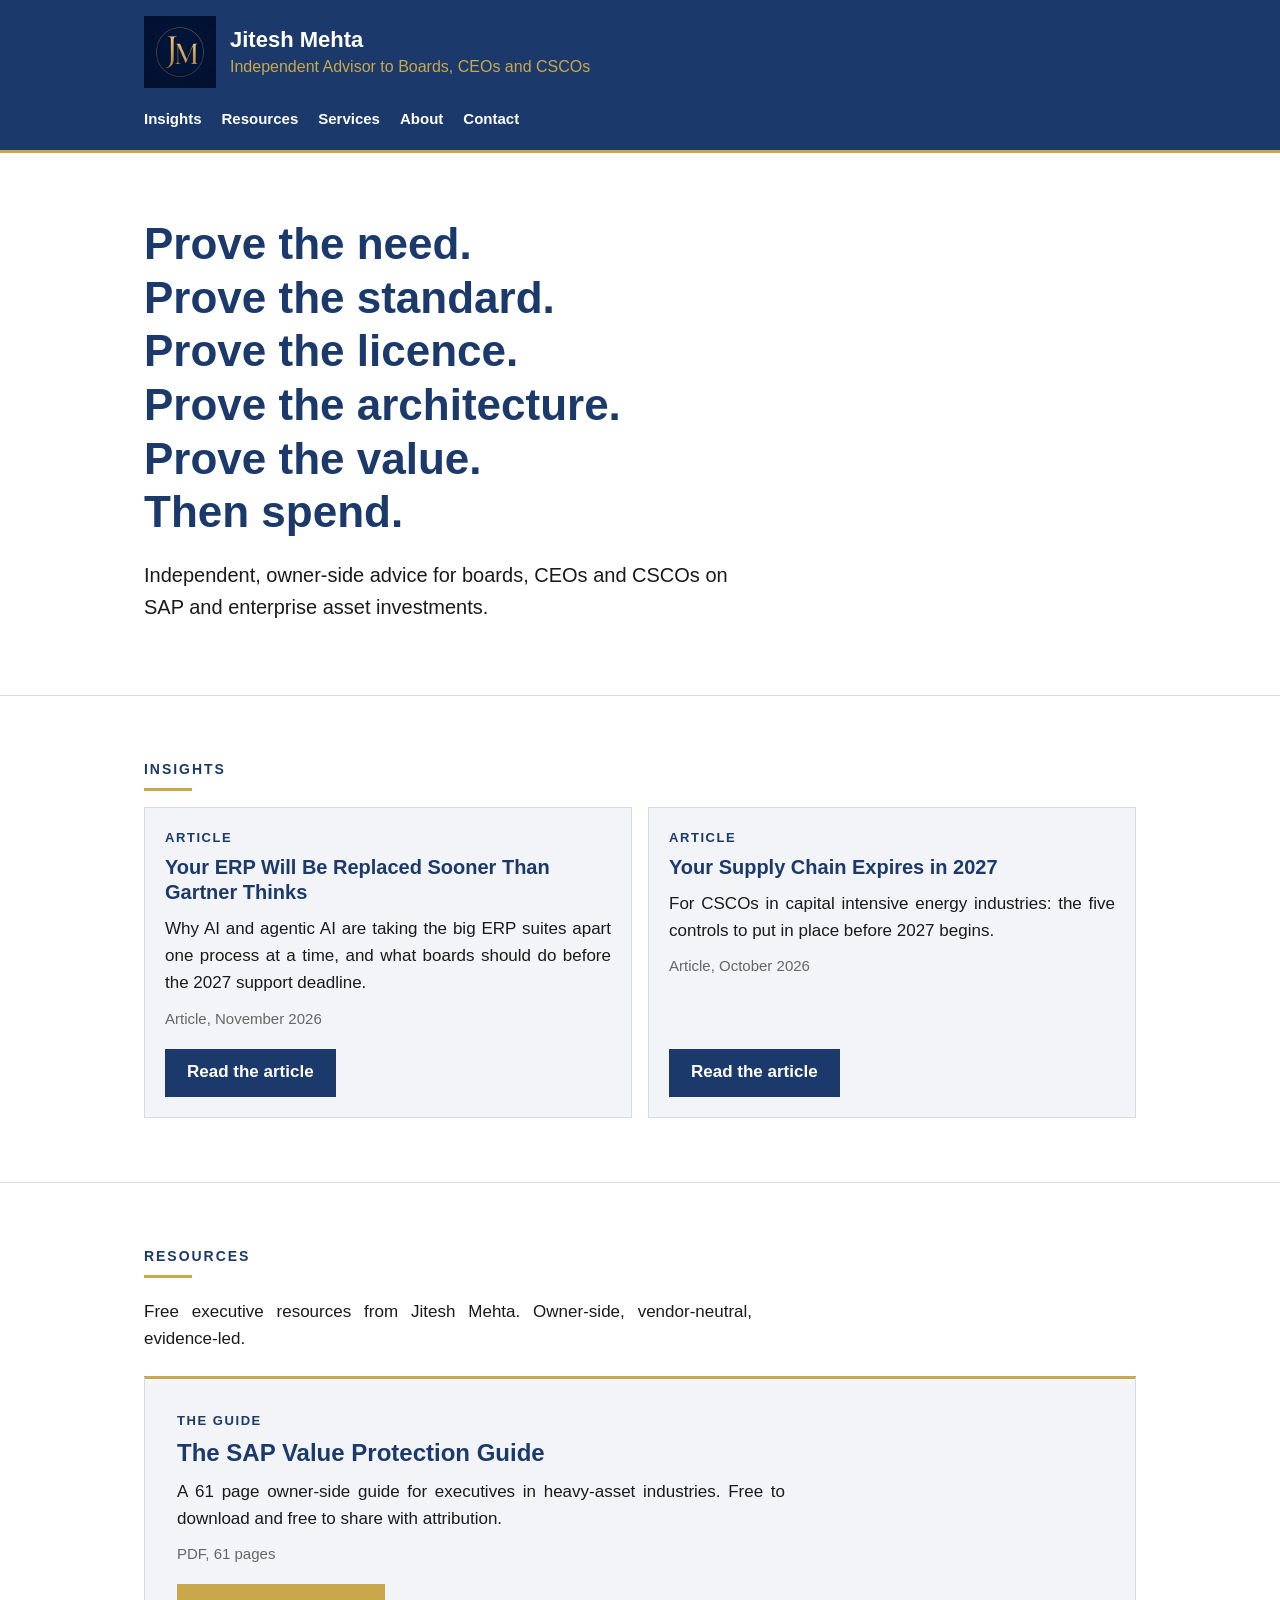
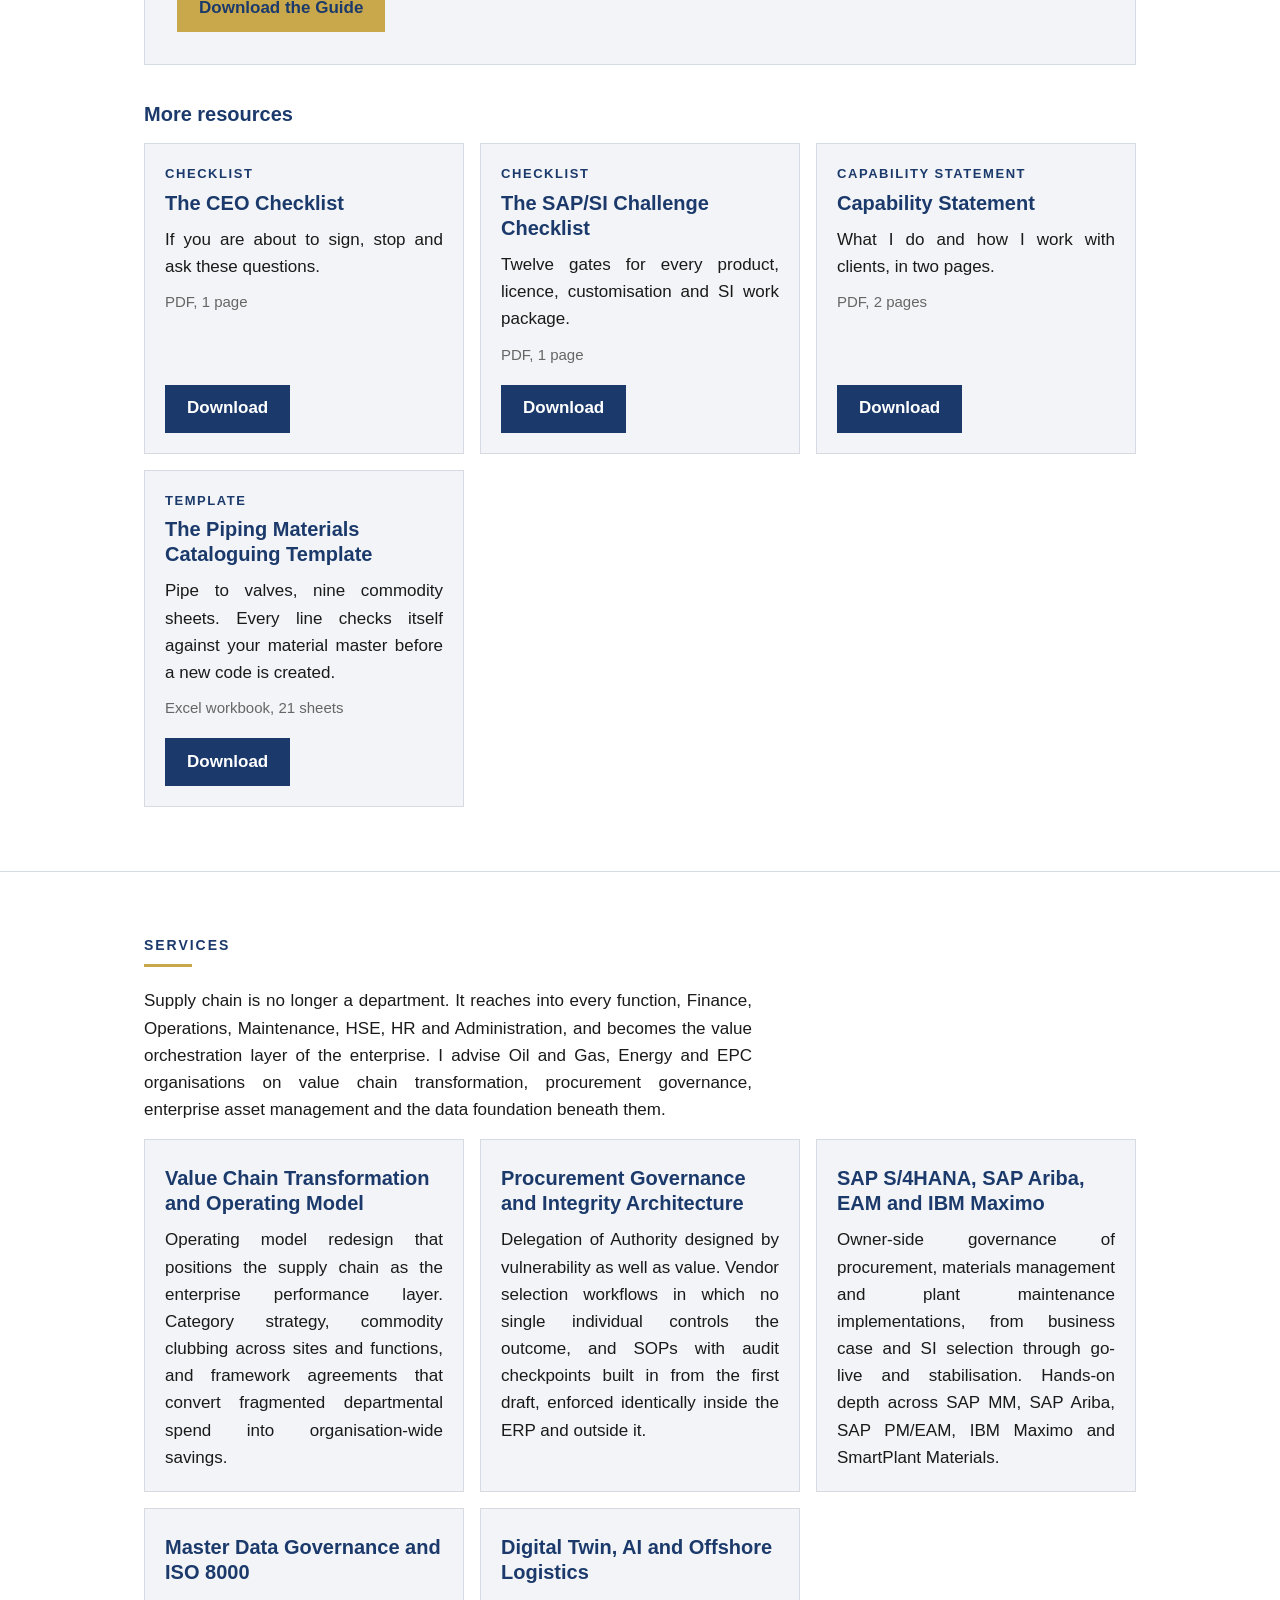
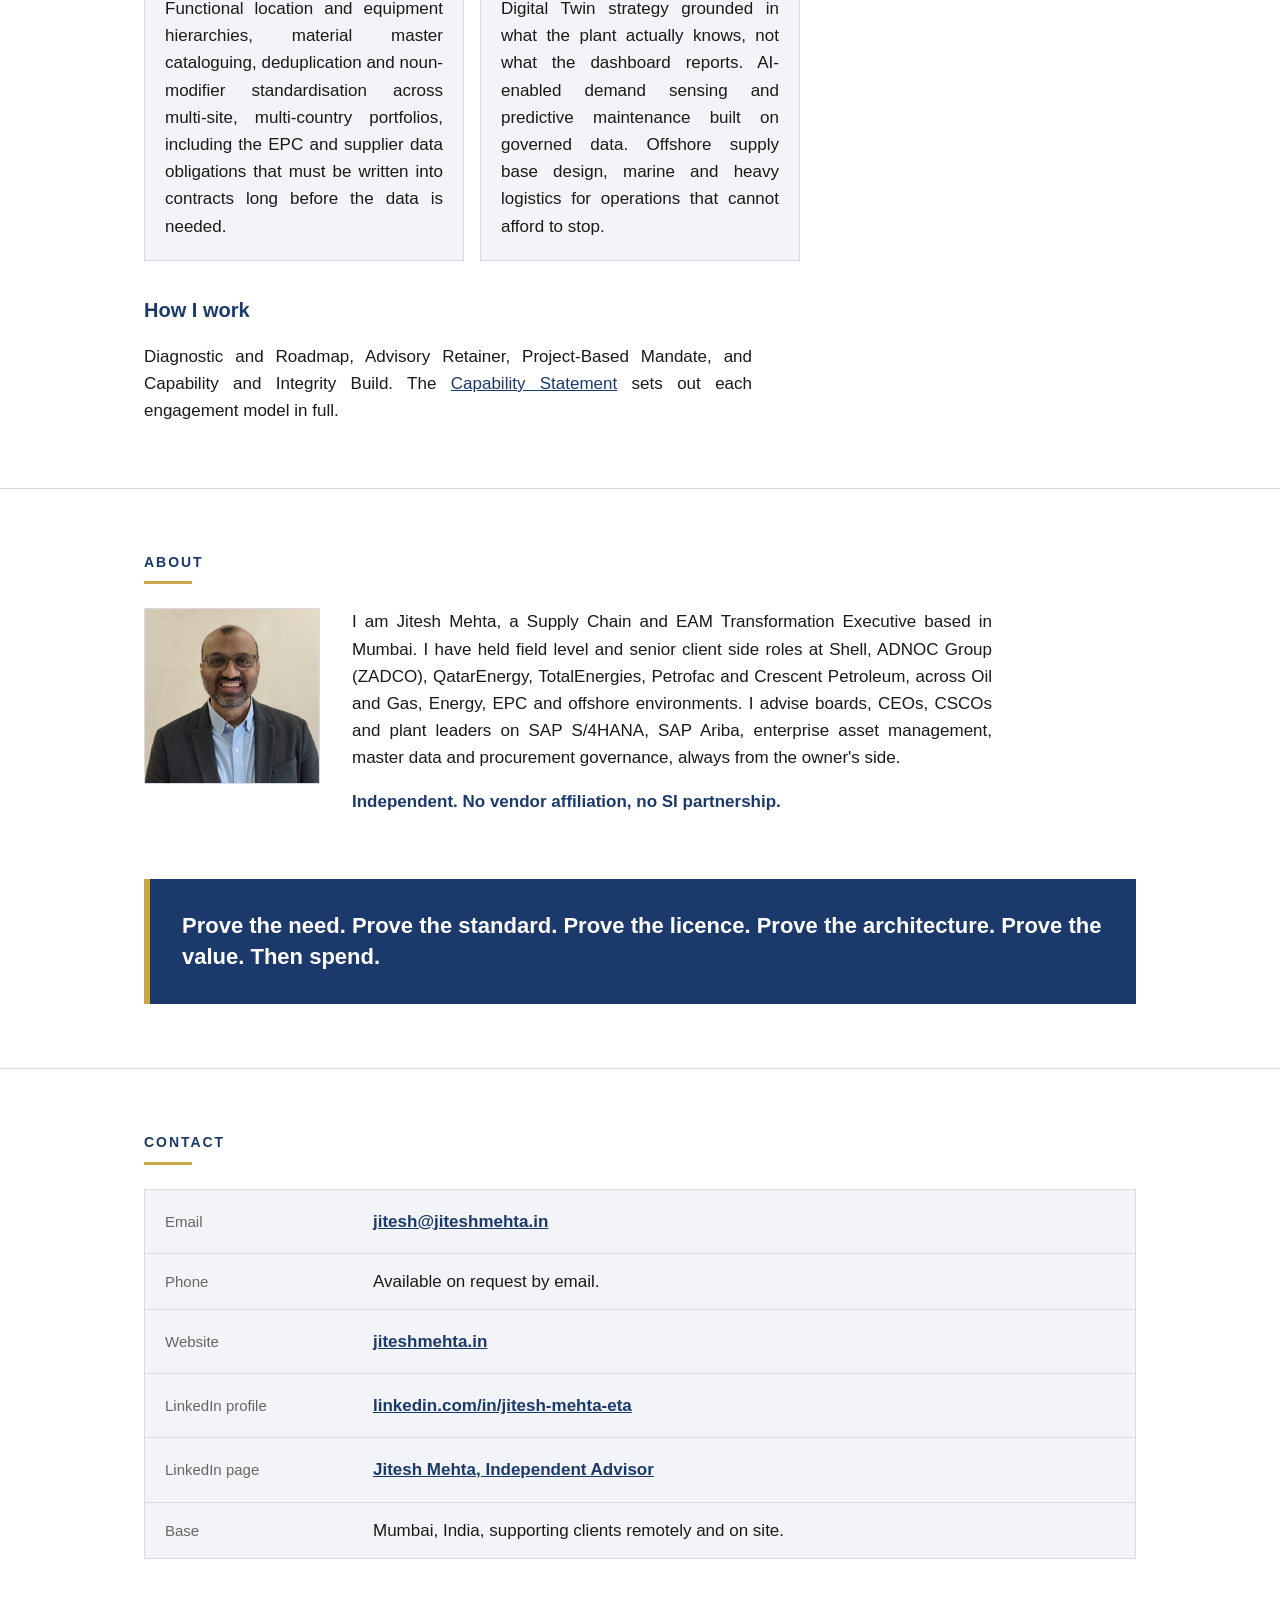
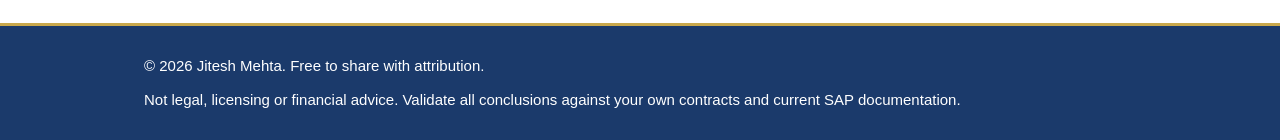
==== index.html @ 9fa02420 "Add the Google Search Console verification tag One invisible meta tag in the head of the home page, " ====
<!DOCTYPE html>
<html lang="en-GB">
<head>
  <meta charset="utf-8">
  <meta name="viewport" content="width=device-width, initial-scale=1">
  <title>Jitesh Mehta | Independent Supply Chain and EAM Advisor to Boards and CEOs</title>
  <meta name="description" content="Independent, owner-side advice for boards, CEOs and CSCOs on supply chain, SAP and enterprise asset investments. Download the free SAP Value Protection Guide.">
  <link rel="canonical" href="https://jiteshmehta.in/">
  <meta name="author" content="Jitesh Mehta">
  <meta name="theme-color" content="#1B3A6B">

  <!-- Google Search Console ownership check, added 14 November. Invisible to
       visitors. It must stay here: removing it un-verifies the site and Google
       stops accepting the sitemap. -->
  <meta name="google-site-verification" content="StubcutTACbYFUDFIHq-EhR6dIyo89DPHRs4ueK7lh8">

  <link rel="icon" href="favicon.ico" sizes="any">
  <link rel="icon" type="image/png" sizes="32x32" href="favicon-32.png">
  <link rel="apple-touch-icon" href="apple-touch-icon.png">

  <meta property="og:type" content="website">
  <meta property="og:url" content="https://jiteshmehta.in/">
  <meta property="og:site_name" content="Jitesh Mehta">
  <meta property="og:title" content="Jitesh Mehta, Independent Advisor">
  <meta property="og:description" content="Owner-Side. Vendor-Neutral. Evidence-Led. Independent advice for boards, CEOs and CSCOs on supply chain, SAP and enterprise asset investments.">
  <meta property="og:image" content="https://jiteshmehta.in/og-image-v2.png">
  <meta property="og:image:width" content="1200">
  <meta property="og:image:height" content="630">
  <meta property="og:image:alt" content="JM logo in gold on navy, with the words Jitesh Mehta, Independent Advisor to Boards, CEOs and CSCOs.">
  <meta name="twitter:card" content="summary_large_image">
  <meta name="twitter:title" content="Jitesh Mehta, Independent Advisor">
  <meta name="twitter:description" content="Owner-Side. Vendor-Neutral. Evidence-Led. Independent advice for boards, CEOs and CSCOs on supply chain, SAP and enterprise asset investments.">
  <meta name="twitter:image" content="https://jiteshmehta.in/og-image-v2.png">

  <link rel="stylesheet" href="styles.css">
</head>
<body>
  <a class="skip" href="#main">Skip to content</a>

  <!-- 1. TOP BANNER -->
  <header class="banner">
    <div class="wrap">
      <img class="banner__logo" src="logo/logo-192.png" width="192" height="192" alt="JM logo">
      <div>
        <p class="banner__name">Jitesh Mehta</p>
        <p class="banner__tagline">Independent Advisor to Boards, CEOs and CSCOs</p>
      </div>
    </div>
    <nav class="nav" aria-label="Main">
      <div class="wrap">
        <ul>
          <li><a href="#insights">Insights</a></li>
          <li><a href="#resources">Resources</a></li>
          <li><a href="#services">Services</a></li>
          <li><a href="#about">About</a></li>
          <li><a href="#contact">Contact</a></li>
        </ul>
      </div>
    </nav>
  </header>

  <main id="main">

    <!-- 2. HEADLINE -->
    <section class="hero">
      <div class="wrap">
        <h1>
          <span>Prove the need.</span>
          <span>Prove the standard.</span>
          <span>Prove the licence.</span>
          <span>Prove the architecture.</span>
          <span>Prove the value.</span>
          <span>Then spend.</span>
        </h1>
        <p class="hero__sub">Independent, owner-side advice for boards, CEOs and CSCOs on SAP and enterprise asset investments.</p>
      </div>
    </section>

    <!-- 3. INSIGHTS -->
    <section class="section" id="insights" aria-labelledby="insights-label">
      <div class="wrap">
        <h2 class="label" id="insights-label">Insights</h2>

        <div class="grid">

          <article class="card">
            <p class="card__type">Article</p>
            <h3 class="card__title">Your ERP Will Be Replaced Sooner Than Gartner Thinks</h3>
            <p class="card__text">Why AI and agentic AI are taking the big ERP suites apart one process at a time, and what boards should do before the 2027 support deadline.</p>
            <p class="card__detail">Article, November 2026</p>
            <a class="btn" href="insights/erp-replaced-sooner.html">Read the article</a>
          </article>

          <article class="card">
            <p class="card__type">Article</p>
            <h3 class="card__title">Your Supply Chain Expires in 2027</h3>
            <p class="card__text">For CSCOs in capital intensive energy industries: the five controls to put in place before 2027 begins.</p>
            <p class="card__detail">Article, October 2026</p>
            <a class="btn" href="insights/supply-chain-expires-2027.html">Read the article</a>
          </article>

        </div>

        <!-- ADD NEW ARTICLE CARDS HERE, directly above this comment. -->

        <!--
        =====================================================================
        CARD TEMPLATE: HOW TO ADD A NEW ARTICLE
        =====================================================================
        1. Put the article HTML file in the "insights" folder.
        2. Copy the block between the two dotted lines below.
        3. Paste it above the line that says "ADD NEW ARTICLE CARDS HERE".
        4. Change the five lines marked EDIT, then delete the [EDIT ...] notes.
        5. Add the new article to sitemap.xml, then publish.

        . . . . . . . . . . . . . . copy from here . . . . . . . . . . . . . .

          <article class="card card--wide">
            <p class="card__type">ARTICLE</p>                                  [EDIT 1: type label]
            <h3 class="card__title">Title of the article</h3>                  [EDIT 2: title]
            <p class="card__text">One line description.</p>                    [EDIT 3: description]
            <p class="card__detail">Article, Month Year</p>                    [EDIT 4: detail line]
            <a class="btn" href="insights/file-name.html">Read the article</a> [EDIT 5: file name]
          </article>

        . . . . . . . . . . . . . . copy to here . . . . . . . . . . . . . . .

        Once there are two or more articles, remove "card--wide" from each card
        and wrap them all in <div class="grid"> ... </div> so they sit side by
        side on a desktop, exactly like the Resources cards.
        =====================================================================
        -->

      </div>
    </section>

    <!-- 4. RESOURCES -->
    <section class="section" id="resources" aria-labelledby="resources-label">
      <div class="wrap">
        <h2 class="label" id="resources-label">Resources</h2>
        <p class="intro">Free executive resources from Jitesh Mehta. Owner-side, vendor-neutral, evidence-led.</p>

        <!-- Featured card. Its address is jiteshmehta.in/#guide -->
        <article class="card card--featured" id="guide">
          <p class="card__type">The Guide</p>
          <h3 class="card__title">The SAP Value Protection Guide</h3>
          <p class="card__text">A 61 page owner-side guide for executives in heavy-asset industries. Free to download and free to share with attribution.</p>
          <p class="card__detail">PDF, 61 pages</p>
          <a class="btn btn--gold" href="downloads/JM_ETA_SAP_Value_Protection_Guide.pdf" type="application/pdf">Download the Guide</a>
        </article>

        <h3 class="subhead">More resources</h3>

        <div class="grid">

          <article class="card">
            <p class="card__type">Checklist</p>
            <h4 class="card__title">The CEO Checklist</h4>
            <p class="card__text">If you are about to sign, stop and ask these questions.</p>
            <p class="card__detail">PDF, 1 page</p>
            <a class="btn" href="downloads/JM_ETA_CEO_Checklist.pdf" type="application/pdf" aria-label="Download The CEO Checklist">Download</a>
          </article>

          <article class="card">
            <p class="card__type">Checklist</p>
            <h4 class="card__title">The SAP/SI Challenge Checklist</h4>
            <p class="card__text">Twelve gates for every product, licence, customisation and SI work package.</p>
            <p class="card__detail">PDF, 1 page</p>
            <a class="btn" href="downloads/JM_ETA_SAP_SI_Challenge_Checklist.pdf" type="application/pdf" aria-label="Download The SAP/SI Challenge Checklist">Download</a>
          </article>

          <article class="card">
            <p class="card__type">Capability Statement</p>
            <h4 class="card__title">Capability Statement</h4>
            <p class="card__text">What I do and how I work with clients, in two pages.</p>
            <p class="card__detail">PDF, 2 pages</p>
            <a class="btn" href="downloads/JM_ETA_Capability_Statement.pdf" type="application/pdf" aria-label="Download Capability Statement">Download</a>
          </article>

          <article class="card" id="template">
            <p class="card__type">Template</p>
            <h4 class="card__title">The Piping Materials Cataloguing Template</h4>
            <p class="card__text">Pipe to valves, nine commodity sheets. Every line checks itself against your material master before a new code is created.</p>
            <p class="card__detail">Excel workbook, 21 sheets</p>
            <a class="btn" href="downloads/JM_ETA_Piping_Materials_Cataloguing_Template.xlsx" download type="application/vnd.openxmlformats-officedocument.spreadsheetml.sheet" aria-label="Download The Piping Materials Cataloguing Template">Download</a>
          </article>

          <!-- ADD NEW DOCUMENT CARDS HERE, directly above this comment. -->

        </div>

        <!--
        =====================================================================
        CARD TEMPLATE: HOW TO ADD A NEW DOCUMENT
        =====================================================================
        1. Copy the PDF into the "downloads" folder.
           Name it like JM_ETA_Title_Words.pdf (no version numbers, no years).
        2. Copy the block between the two dotted lines below.
        3. Paste it above the line that says "ADD NEW DOCUMENT CARDS HERE".
        4. Change the five lines marked EDIT. Leave everything else alone.
        5. Add the new PDF to sitemap.xml, then publish.

        . . . . . . . . . . . . . . copy from here . . . . . . . . . . . . . .

          <article class="card">
            <p class="card__type">CHECKLIST</p>                          [EDIT 1: type label]
            <h4 class="card__title">Title of the document</h4>           [EDIT 2: title]
            <p class="card__text">One line description.</p>              [EDIT 3: description]
            <p class="card__detail">PDF, 1 page</p>                      [EDIT 4: detail line]
            <a class="btn" href="downloads/JM_ETA_Title_Words.pdf" type="application/pdf" aria-label="Download Title of the document">Download</a>   [EDIT 5: file name after downloads/ and the title after the word Download]
          </article>

        . . . . . . . . . . . . . . copy to here . . . . . . . . . . . . . . .

        After pasting, delete the [EDIT ...] notes at the end of each line.
        =====================================================================
        -->

      </div>
    </section>

    <!-- 5. SERVICES -->
    <section class="section" id="services" aria-labelledby="services-label">
      <div class="wrap">
        <h2 class="label" id="services-label">Services</h2>
        <p class="intro">Supply chain is no longer a department. It reaches into every function, Finance, Operations, Maintenance, HSE, HR and Administration, and becomes the value orchestration layer of the enterprise. I advise Oil and Gas, Energy and EPC organisations on value chain transformation, procurement governance, enterprise asset management and the data foundation beneath them.</p>

        <div class="grid">

          <article class="card">
            <h3 class="card__title">Value Chain Transformation and Operating Model</h3>
            <p class="card__text">Operating model redesign that positions the supply chain as the enterprise performance layer. Category strategy, commodity clubbing across sites and functions, and framework agreements that convert fragmented departmental spend into organisation-wide savings.</p>
          </article>

          <article class="card">
            <h3 class="card__title">Procurement Governance and Integrity Architecture</h3>
            <p class="card__text">Delegation of Authority designed by vulnerability as well as value. Vendor selection workflows in which no single individual controls the outcome, and SOPs with audit checkpoints built in from the first draft, enforced identically inside the ERP and outside it.</p>
          </article>

          <article class="card">
            <h3 class="card__title">SAP S/4HANA, SAP Ariba, EAM and IBM Maximo</h3>
            <p class="card__text">Owner-side governance of procurement, materials management and plant maintenance implementations, from business case and SI selection through go-live and stabilisation. Hands-on depth across SAP MM, SAP Ariba, SAP PM/EAM, IBM Maximo and SmartPlant Materials.</p>
          </article>

          <article class="card">
            <h3 class="card__title">Master Data Governance and ISO 8000</h3>
            <p class="card__text">Functional location and equipment hierarchies, material master cataloguing, deduplication and noun-modifier standardisation across multi-site, multi-country portfolios, including the EPC and supplier data obligations that must be written into contracts long before the data is needed.</p>
          </article>

          <article class="card">
            <h3 class="card__title">Digital Twin, AI and Offshore Logistics</h3>
            <p class="card__text">Digital Twin strategy grounded in what the plant actually knows, not what the dashboard reports. AI-enabled demand sensing and predictive maintenance built on governed data. Offshore supply base design, marine and heavy logistics for operations that cannot afford to stop.</p>
          </article>

        </div>

        <h3 class="subhead">How I work</h3>
        <p class="intro">Diagnostic and Roadmap, Advisory Retainer, Project-Based Mandate, and Capability and Integrity Build. The <a href="downloads/JM_ETA_Capability_Statement.pdf">Capability Statement</a> sets out each engagement model in full.</p>

      </div>
    </section>

    <!-- 6. ABOUT -->
    <section class="section" id="about" aria-labelledby="about-label">
      <div class="wrap">
        <h2 class="label" id="about-label">About</h2>
        <div class="about">
          <img class="about__photo" src="logo/jitesh-mehta-480.jpg" width="480" height="480" alt="Portrait of Jitesh Mehta" loading="lazy">
          <div class="about__text">
            <p>I am Jitesh Mehta, a Supply Chain and EAM Transformation Executive based in Mumbai. I have held field level and senior client side roles at Shell, ADNOC Group (ZADCO), QatarEnergy, TotalEnergies, Petrofac and Crescent Petroleum, across Oil and Gas, Energy, EPC and offshore environments. I advise boards, CEOs, CSCOs and plant leaders on SAP S/4HANA, SAP Ariba, enterprise asset management, master data and procurement governance, always from the owner's side.</p>
            <p class="about__note">Independent. No vendor affiliation, no SI partnership.</p>
          </div>
        </div>
      </div>
    </section>

    <!-- 7. PRINCIPLE STRIP -->
    <div class="wrap">
      <p class="principle">Prove the need. Prove the standard. Prove the licence. Prove the architecture. Prove the value. Then spend.</p>
    </div>

    <!-- 8. CONTACT -->
    <section class="section" id="contact" aria-labelledby="contact-label">
      <div class="wrap">
        <h2 class="label" id="contact-label">Contact</h2>
        <dl class="contact">
          <div class="contact__row">
            <dt>Email</dt>
            <dd><a href="mailto:jitesh@jiteshmehta.in">jitesh@jiteshmehta.in</a></dd>
          </div>
          <div class="contact__row">
            <dt>Phone</dt>
            <dd>Available on request by email.</dd>
          </div>
          <div class="contact__row">
            <dt>Website</dt>
            <dd><a href="https://jiteshmehta.in/">jiteshmehta.in</a></dd>
          </div>
          <div class="contact__row">
            <dt>LinkedIn profile</dt>
            <dd><a href="https://www.linkedin.com/in/jitesh-mehta-eta" rel="noopener">linkedin.com/in/jitesh-mehta-eta</a></dd>
          </div>
          <div class="contact__row">
            <dt>LinkedIn page</dt>
            <dd><a href="https://www.linkedin.com/company/jm-enterprise-transformation-advisory" rel="noopener">Jitesh Mehta, Independent Advisor</a></dd>
          </div>
          <div class="contact__row">
            <dt>Base</dt>
            <dd>Mumbai, India, supporting clients remotely and on site.</dd>
          </div>
        </dl>
      </div>
    </section>

  </main>

  <!-- 9. FOOTER -->
  <footer class="footer">
    <div class="wrap">
      <p>&copy; 2026 Jitesh Mehta. Free to share with attribution.</p>
      <p>Not legal, licensing or financial advice. Validate all conclusions against your own contracts and current SAP documentation.</p>
    </div>
  </footer>
</body>
</html>
---- styles.css ----
/* JM Enterprise Transformation Advisory
   Brand: navy and gold. Mobile first: base styles are for a 375px phone,
   wider screens are handled in the media queries at the bottom. */

:root {
  --navy: #1B3A6B;
  --gold: #C9A84C;
  --ink: #1A1A1A;
  --grey: #666666;
  --panel: #F2F4F7;
  --hairline: #D5DAE3;
  --white: #FFFFFF;
  --font: Calibri, Carlito, "Segoe UI", Arial, sans-serif;
}

*,
*::before,
*::after {
  box-sizing: border-box;
}

html {
  -webkit-text-size-adjust: 100%;
  text-size-adjust: 100%;
}

body {
  margin: 0;
  background: var(--white);
  color: var(--ink);
  font-family: var(--font);
  font-size: 1.0625rem;
  line-height: 1.6;
}

img {
  display: block;
  max-width: 100%;
  height: auto;
}

h1,
h2,
h3,
h4,
p,
dl,
dd {
  margin: 0;
}

a {
  color: var(--navy);
}

a:focus-visible {
  outline: 3px solid var(--navy);
  outline-offset: 3px;
}

.wrap {
  width: 100%;
  max-width: 66rem;
  margin: 0 auto;
  padding-left: 1.25rem;
  padding-right: 1.25rem;
}

.skip {
  position: absolute;
  left: -999rem;
  top: 0;
  background: var(--white);
  color: var(--navy);
  padding: 0.75rem 1rem;
  z-index: 10;
}

.skip:focus {
  left: 0;
}

/* ---------- Top banner ---------- */

.banner {
  background: var(--navy);
  border-bottom: 3px solid var(--gold);
  color: var(--white);
}

.banner > .wrap {
  display: flex;
  align-items: center;
  gap: 0.875rem;
  padding-top: 1rem;
  padding-bottom: 1rem;
}

.banner__logo {
  flex: none;
  width: 3.5rem;
  height: 3.5rem;
}

.banner__name {
  font-size: 1.0625rem;
  font-weight: 700;
  line-height: 1.25;
  color: var(--white);
}

.banner__tagline {
  margin-top: 0.25rem;
  font-size: 0.875rem;
  line-height: 1.3;
  color: var(--gold);
}

/* ---------- Navigation ---------- */

/* Sits inside the navy banner, above the gold rule. */
.nav .wrap {
  padding-bottom: 0.875rem;
}

.nav ul {
  display: flex;
  flex-wrap: wrap;
  gap: 0.125rem 1.25rem;
  margin: 0;
  padding: 0;
  list-style: none;
}

.nav a {
  display: inline-block;
  padding: 0.1875rem 0;
  border-bottom: 2px solid transparent;
  color: var(--white);
  font-size: 0.9375rem;
  font-weight: 700;
  text-decoration: none;
}

.nav a:hover {
  color: var(--gold);
  border-bottom-color: var(--gold);
}

/* ---------- Sections ---------- */

.section {
  padding-top: 2.75rem;
  padding-bottom: 2.75rem;
  border-top: 1px solid var(--hairline);
}

/* Keeps a heading clear of the top edge after a navigation jump. */
.section[id] {
  scroll-margin-top: 1rem;
}

.hero {
  padding-top: 2.5rem;
  padding-bottom: 2.75rem;
}

.hero h1 {
  color: var(--navy);
  font-size: 1.75rem;
  line-height: 1.22;
  font-weight: 700;
}

.hero h1 span {
  display: block;
}

.hero__sub {
  margin-top: 1.25rem;
  max-width: 38rem;
  font-size: 1.125rem;
  color: var(--ink);
}

/* Small label above a section: navy capitals on white, thin gold rule below */
.label {
  color: var(--navy);
  font-size: 0.875rem;
  font-weight: 700;
  letter-spacing: 0.14em;
  text-transform: uppercase;
  line-height: 1.3;
}

.label::after {
  content: "";
  display: block;
  width: 3rem;
  height: 3px;
  margin-top: 0.625rem;
  background: var(--gold);
}

.intro {
  margin-top: 1.25rem;
  max-width: 38rem;
}

/* ---------- Justified body prose ---------- */
/* Matches the articles: justify always travels with hyphenation,
   because justifying without it is what opened up the gaps.
   The page is lang="en-GB", which is what tells the browser where
   to break words.

   Only wide text is justified. The measure here is about 600px,
   roughly 90 characters. The small cards in a grid are 262px,
   roughly 40 characters, and justifying a column that narrow
   reopens the gaps however good the hyphenation, so .card__text
   inside .grid is deliberately left alone. The one exception is
   the Insights row, which is set to two columns on wide screens
   and justified there; that rule sits in the 60rem block below.
   The Resources cards are the second exception, added at Jitesh's
   request on 14 November after he looked at both. They are about 39
   characters, so the gaps the paragraph above warns about are real,
   but only the template card has more than two lines, and on it the
   even right edge was judged worth the slightly wider word spacing.
   Hyphenation is doing most of the work. Headings, labels,
   single line details, the hero subtitle and the principle strip
   stay left as well. */
.intro,
.card--featured .card__text,
.card--wide .card__text,
#resources .grid .card__text,
.about__text p {
  text-align: justify;
  -webkit-hyphens: auto;
  hyphens: auto;
}

/* Hyphenation off on the section intros, at Jitesh's request on
   22 October: he did not want "orchestration" split across lines
   in the Services opening. This rule must stay after the block
   above, which has the same specificity, or source order will
   undo it.

   The cost is wider word gaps, because justification now has no
   hyphens to help it close the lines up. If those gaps ever become
   objectionable, the fix is the one used on the SAP panel: set the
   paragraph ragged instead of justified. You cannot have justified
   text, no hyphens and no gaps at once; one of the three has to go. */
.intro {
  -webkit-hyphens: manual;
  hyphens: manual;
}

/* The Services panels are the exception to the rule above. They are
   262px, about 40 characters, which is normally too narrow to
   justify. They carry eight or nine lines of real prose each, so
   they read as paragraphs rather than captions, and Firefox and
   Safari hyphenate them well enough to hold it together. The short
   two and three line cards under Resources stay left: too few lines
   for the browser to spread the space evenly. */
#services .card__text {
  text-align: justify;
  -webkit-hyphens: auto;
  hyphens: auto;

  /* Give the hyphenation engine many more places to break. In a
     262px column the browser's default limits leave too few
     opportunities, which is what opened the gaps on the SAP panel.
     "5 2 2" means: break only words of five letters or more, and
     leave at least two letters before the hyphen and two after.
     Firefox 137 and later and Chrome 109 and later honour this.
     Safari ignores it and uses the older prefixed pair instead. */
  hyphenate-limit-chars: 5 2 2;
  -webkit-hyphenate-limit-before: 2;
  -webkit-hyphenate-limit-after: 2;
}

/* An escape hatch, currently unused. The SAP panel carried this
   class for a while, because its proper nouns and acronyms, SAP
   MM, SAP Ariba, SAP PM/EAM, IBM Maximo, SmartPlant Materials,
   cannot be hyphenated and its justified lines would not close
   up. Relaxing hyphenate-limit-chars above fixed it well enough
   to put the panel back. Keep this rule: add class="card
   card--ragged" to any card whose gaps cannot be closed, and it
   opts out of justification. Never target cards by nth-child,
   which breaks the moment the panels are reordered. */
#services .card--ragged .card__text {
  text-align: left;
  -webkit-hyphens: manual;
  hyphens: manual;
}

.subhead {
  margin-top: 2.25rem;
  color: var(--navy);
  font-size: 1.25rem;
  line-height: 1.3;
}

/* ---------- Resource cards ---------- */

.card {
  display: flex;
  flex-direction: column;
  align-items: flex-start;
  background: var(--panel);
  border: 1px solid var(--hairline);
  padding: 1.25rem;
}

.card__type {
  color: var(--navy);
  font-size: 0.8125rem;
  font-weight: 700;
  letter-spacing: 0.12em;
  text-transform: uppercase;
}

.card__title {
  margin-top: 0.375rem;
  color: var(--navy);
  font-size: 1.25rem;
  line-height: 1.25;
}

.card__text {
  margin-top: 0.625rem;
}

.card__detail {
  margin-top: 0.625rem;
  margin-bottom: 1.125rem;
  color: var(--grey);
  font-size: 0.9375rem;
}

.card--featured {
  margin-top: 1.5rem;
  border-top: 3px solid var(--gold);
  padding: 1.5rem 1.25rem;
  scroll-margin-top: 1rem;
}

/* Any card with an id is a link target, so leave it a little air
   when the page jumps to it. The Guide is #guide, the cataloguing
   template is #template. */
.card[id] {
  scroll-margin-top: 1rem;
}

.card--featured .card__title {
  font-size: 1.5rem;
}

.card--featured .card__text {
  max-width: 38rem;
}

/* Full width card used when a section has a single card, such as one
   article under Insights. Same shape as the featured card but without the
   gold top rule, so the Guide stays the only gold topped card. */
.card--wide {
  margin-top: 1.5rem;
  padding: 1.5rem 1.25rem;
}

.card--wide .card__text {
  max-width: 38rem;
}

.grid {
  display: grid;
  grid-template-columns: 1fr;
  gap: 1rem;
  margin-top: 1rem;
}

/* ---------- Buttons ---------- */

.btn {
  display: inline-flex;
  align-items: center;
  justify-content: center;
  width: 100%;
  min-height: 3rem;
  margin-top: auto;
  padding: 0.625rem 1.25rem;
  border: 2px solid var(--navy);
  background: var(--navy);
  color: var(--white);
  font-size: 1.0625rem;
  font-weight: 700;
  line-height: 1.2;
  text-align: center;
  text-decoration: none;
}

.btn:hover {
  background: var(--white);
  color: var(--navy);
}

.btn--gold {
  border-color: var(--gold);
  background: var(--gold);
  color: var(--navy);
}

.btn--gold:hover {
  border-color: var(--navy);
  background: var(--navy);
  color: var(--white);
}

/* ---------- About ---------- */

.about {
  display: grid;
  gap: 1.5rem;
  margin-top: 1.5rem;
}

.about__photo {
  width: 9rem;
  height: 9rem;
  border: 1px solid var(--hairline);
}

.about__text {
  max-width: 40rem;
}

.about__note {
  margin-top: 1rem;
  color: var(--navy);
  font-weight: 700;
}

/* The closing bold line stays left, like the lead line in an
   article. The selector is deliberately more specific than
   ".about__text p" above, or that rule would justify it too. */
.about__text p.about__note {
  text-align: left;
  -webkit-hyphens: manual;
  hyphens: manual;
}

/* ---------- Principle strip ---------- */

.principle {
  margin-bottom: 2.75rem;
  background: var(--navy);
  border-left: 6px solid var(--gold);
  color: var(--white);
  padding: 1.5rem 1.25rem;
  font-size: 1.1875rem;
  font-weight: 700;
  line-height: 1.4;
}

/* ---------- Contact ---------- */

.contact {
  margin-top: 1.5rem;
  background: var(--panel);
  border: 1px solid var(--hairline);
}

.contact__row {
  padding: 0.875rem 1.25rem;
  border-top: 1px solid var(--hairline);
}

.contact__row:first-child {
  border-top: 0;
}

.contact dt {
  color: var(--grey);
  font-size: 0.9375rem;
}

.contact dd {
  overflow-wrap: anywhere;
}

.contact a {
  display: inline-block;
  padding: 0.25rem 0;
  font-weight: 700;
}

/* ---------- Footer ---------- */

.footer {
  background: var(--navy);
  border-top: 3px solid var(--gold);
  color: var(--white);
  font-size: 0.9375rem;
}

.footer .wrap {
  padding-top: 1.75rem;
  padding-bottom: 1.75rem;
}

.footer p + p {
  margin-top: 0.625rem;
}

.footer a {
  color: var(--white);
}

.banner a:focus-visible,
.footer a:focus-visible {
  outline-color: var(--gold);
}

/* ---------- 404 page ---------- */

.notfound {
  padding-top: 3rem;
  padding-bottom: 4rem;
}

.notfound h1 {
  color: var(--navy);
  font-size: 1.75rem;
  line-height: 1.25;
}

.notfound p {
  margin-top: 1rem;
  margin-bottom: 1.5rem;
}

.notfound .btn {
  width: auto;
}

/* ---------- Wider screens ---------- */

@media (min-width: 40rem) {
  .banner__logo {
    width: 4.5rem;
    height: 4.5rem;
  }

  .banner__name {
    font-size: 1.375rem;
  }

  .banner__tagline {
    font-size: 1rem;
  }

  .hero h1 {
    font-size: 2.25rem;
  }

  .btn {
    width: auto;
  }

  .card--featured,
  .card--wide {
    padding: 2rem;
  }

  .grid {
    grid-template-columns: repeat(2, 1fr);
  }

  .about {
    grid-template-columns: 11rem 1fr;
    gap: 2rem;
  }

  .about__photo {
    width: 11rem;
    height: 11rem;
  }

  .principle {
    padding: 2rem;
    font-size: 1.375rem;
  }

  .contact__row {
    display: grid;
    grid-template-columns: 13rem 1fr;
    align-items: baseline;
  }
}

@media (min-width: 60rem) {
  .wrap {
    padding-left: 2rem;
    padding-right: 2rem;
  }

  .section {
    padding-top: 4rem;
    padding-bottom: 4rem;
  }

  .hero {
    padding-top: 4rem;
    padding-bottom: 4.5rem;
  }

  .hero h1 {
    font-size: 2.75rem;
  }

  .hero__sub {
    font-size: 1.25rem;
  }

  .grid {
    grid-template-columns: repeat(3, 1fr);
  }

  /* Insights has its own two column row. The shared grid is three
     columns wide, which squeezed two article cards into about 39
     characters a line and left the right third of the row empty.
     Two columns gives about 63 characters, wide enough to justify
     the card text without reopening the word gaps, and it fills
     the row. Below this width the cards stack, so they stay
     ragged, which is why the justify rule lives in here.

     Jitesh's decision, 14 November 2026: the wide cards read
     better while there are only two articles. When a third is
     added, delete both rules below and let the shared three
     column grid take over, which returns the cards to the
     square shape the Resources cards use. */
  #insights .grid {
    grid-template-columns: repeat(2, 1fr);
  }

  #insights .card__text {
    text-align: justify;
    -webkit-hyphens: auto;
    hyphens: auto;
  }

  .principle {
    margin-bottom: 4rem;
  }
}
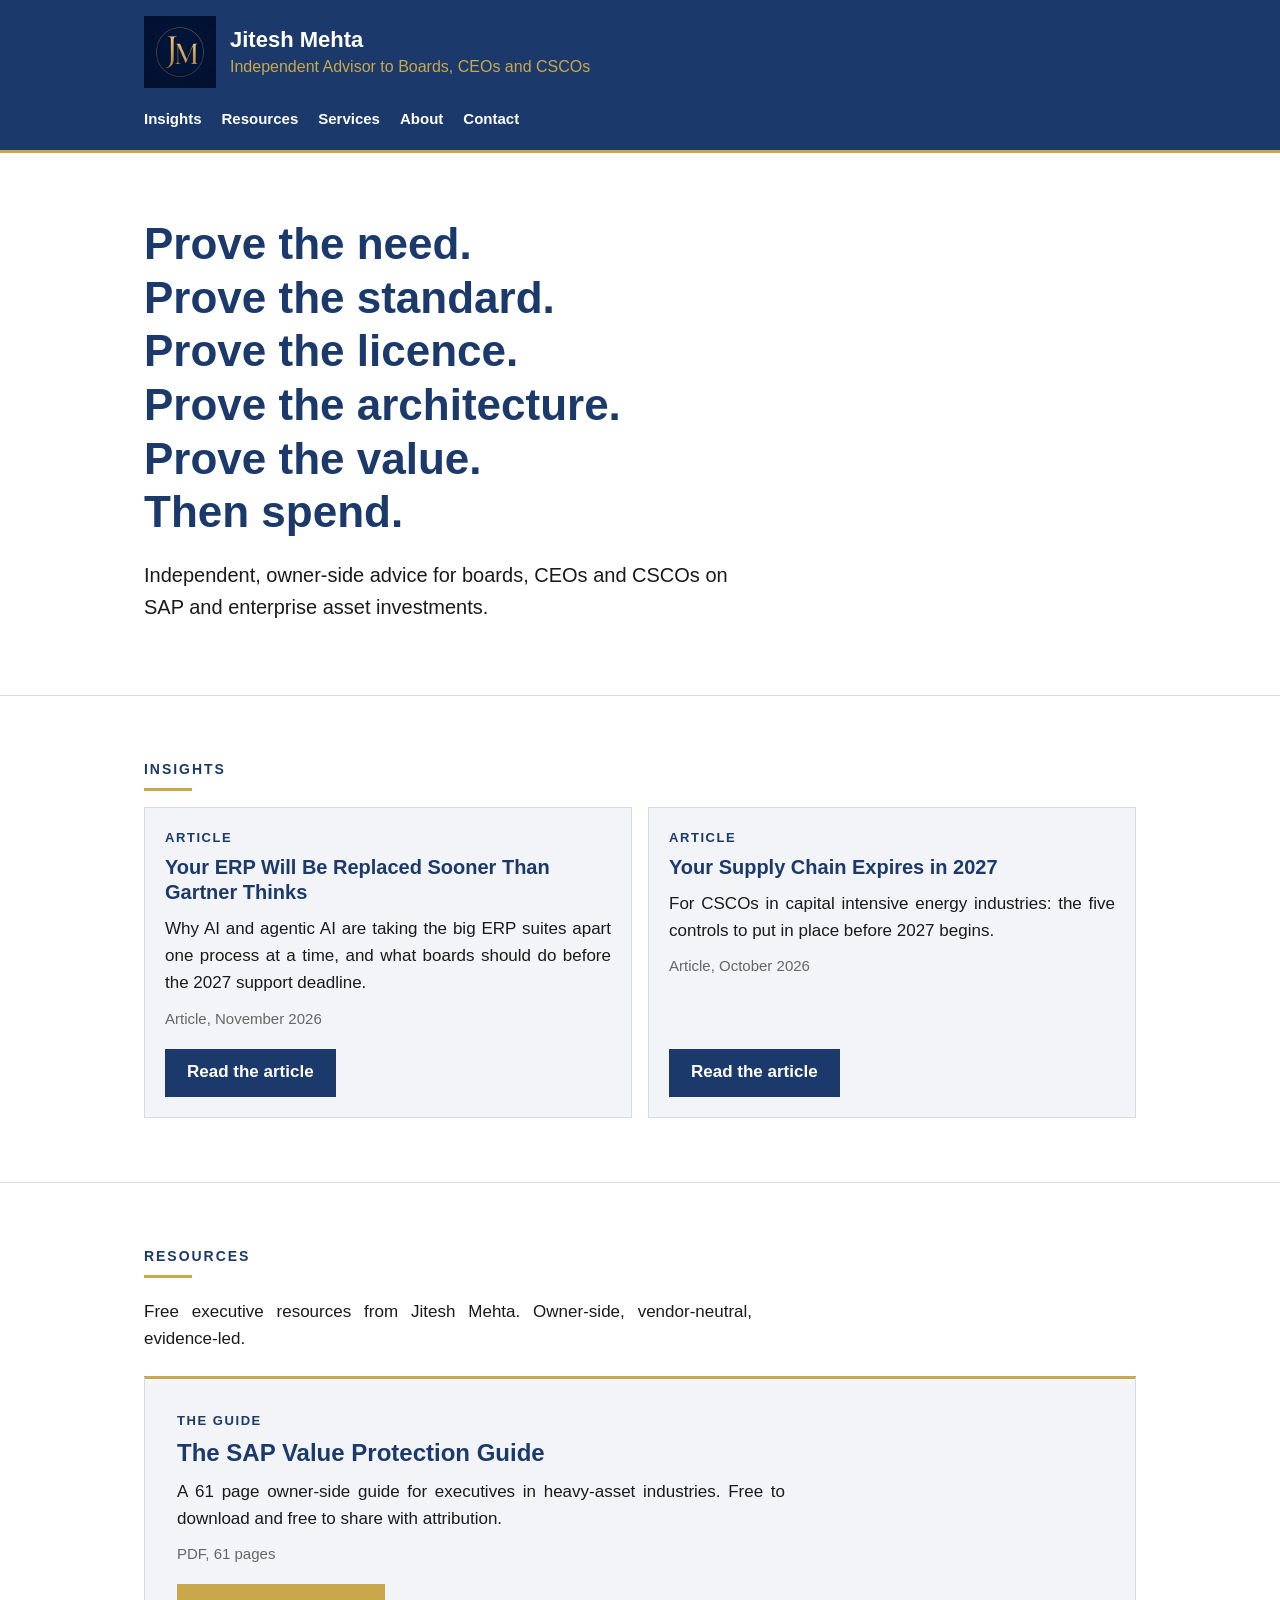
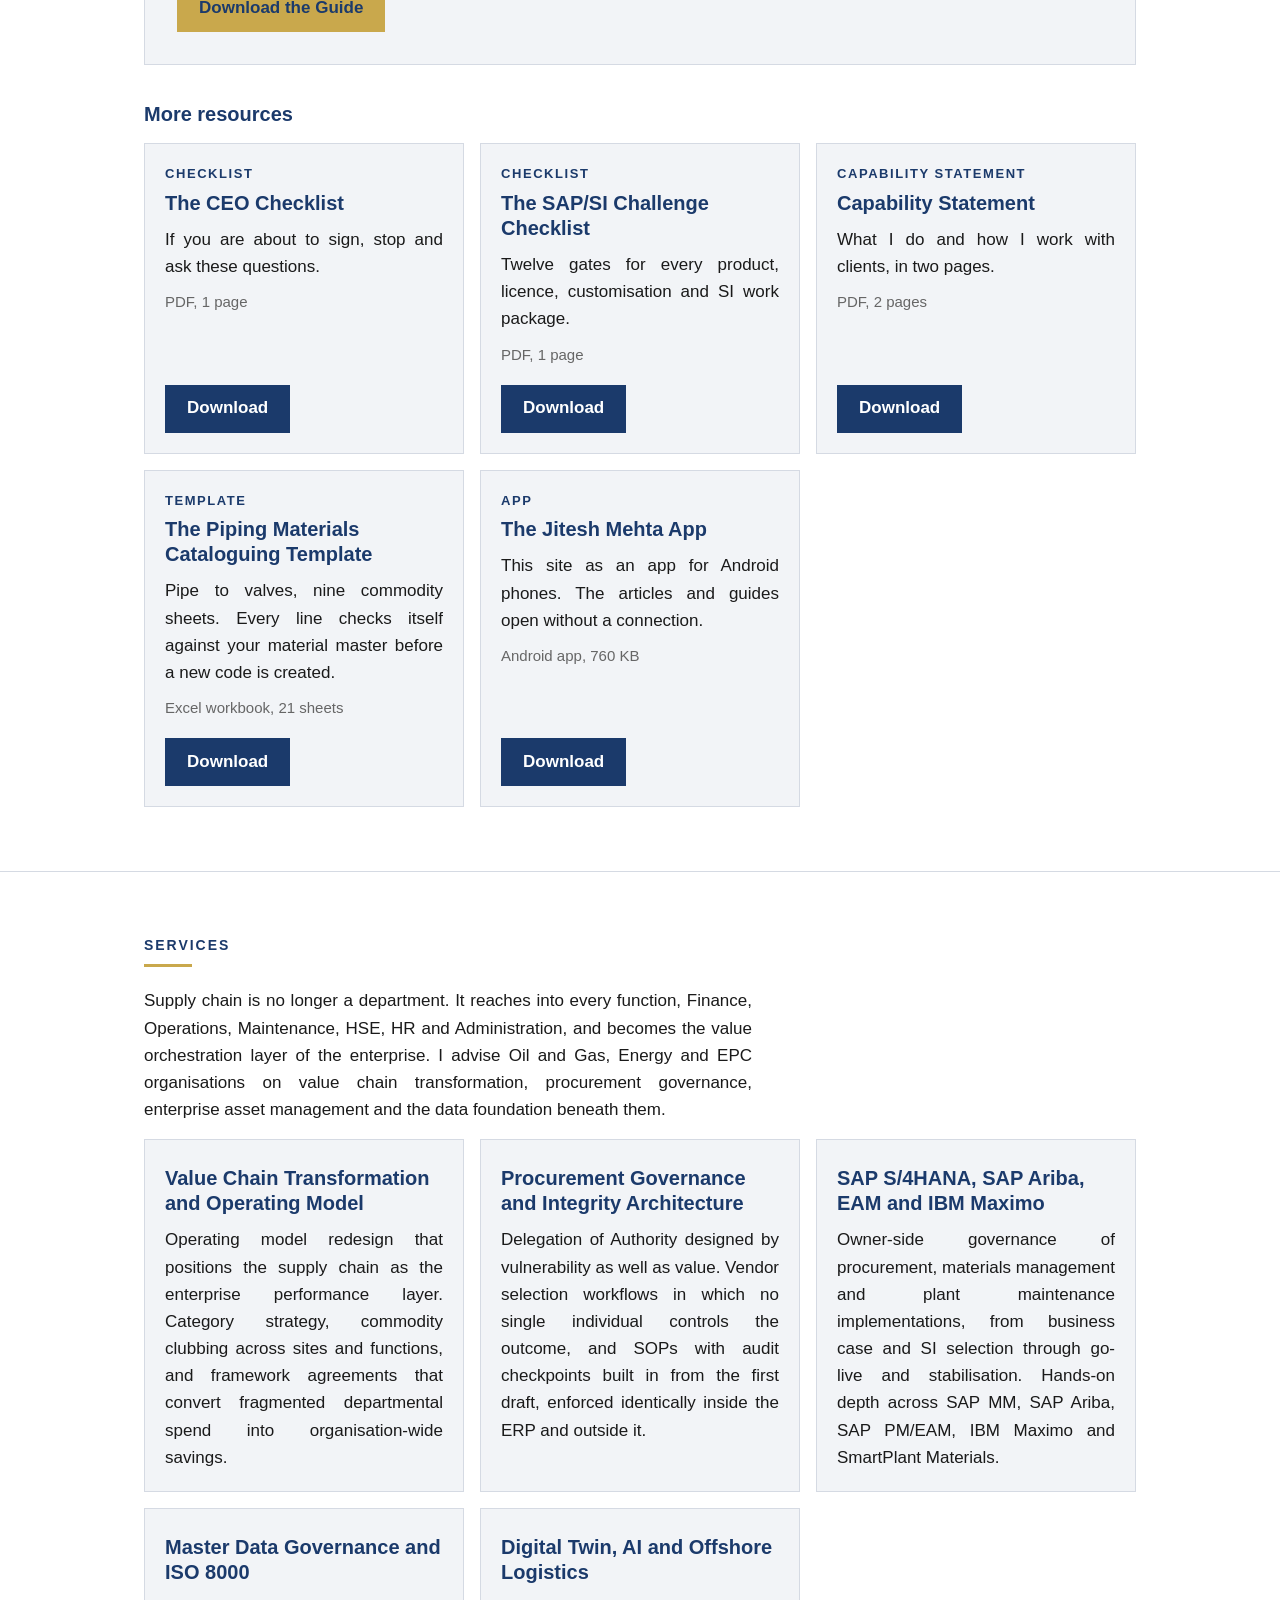
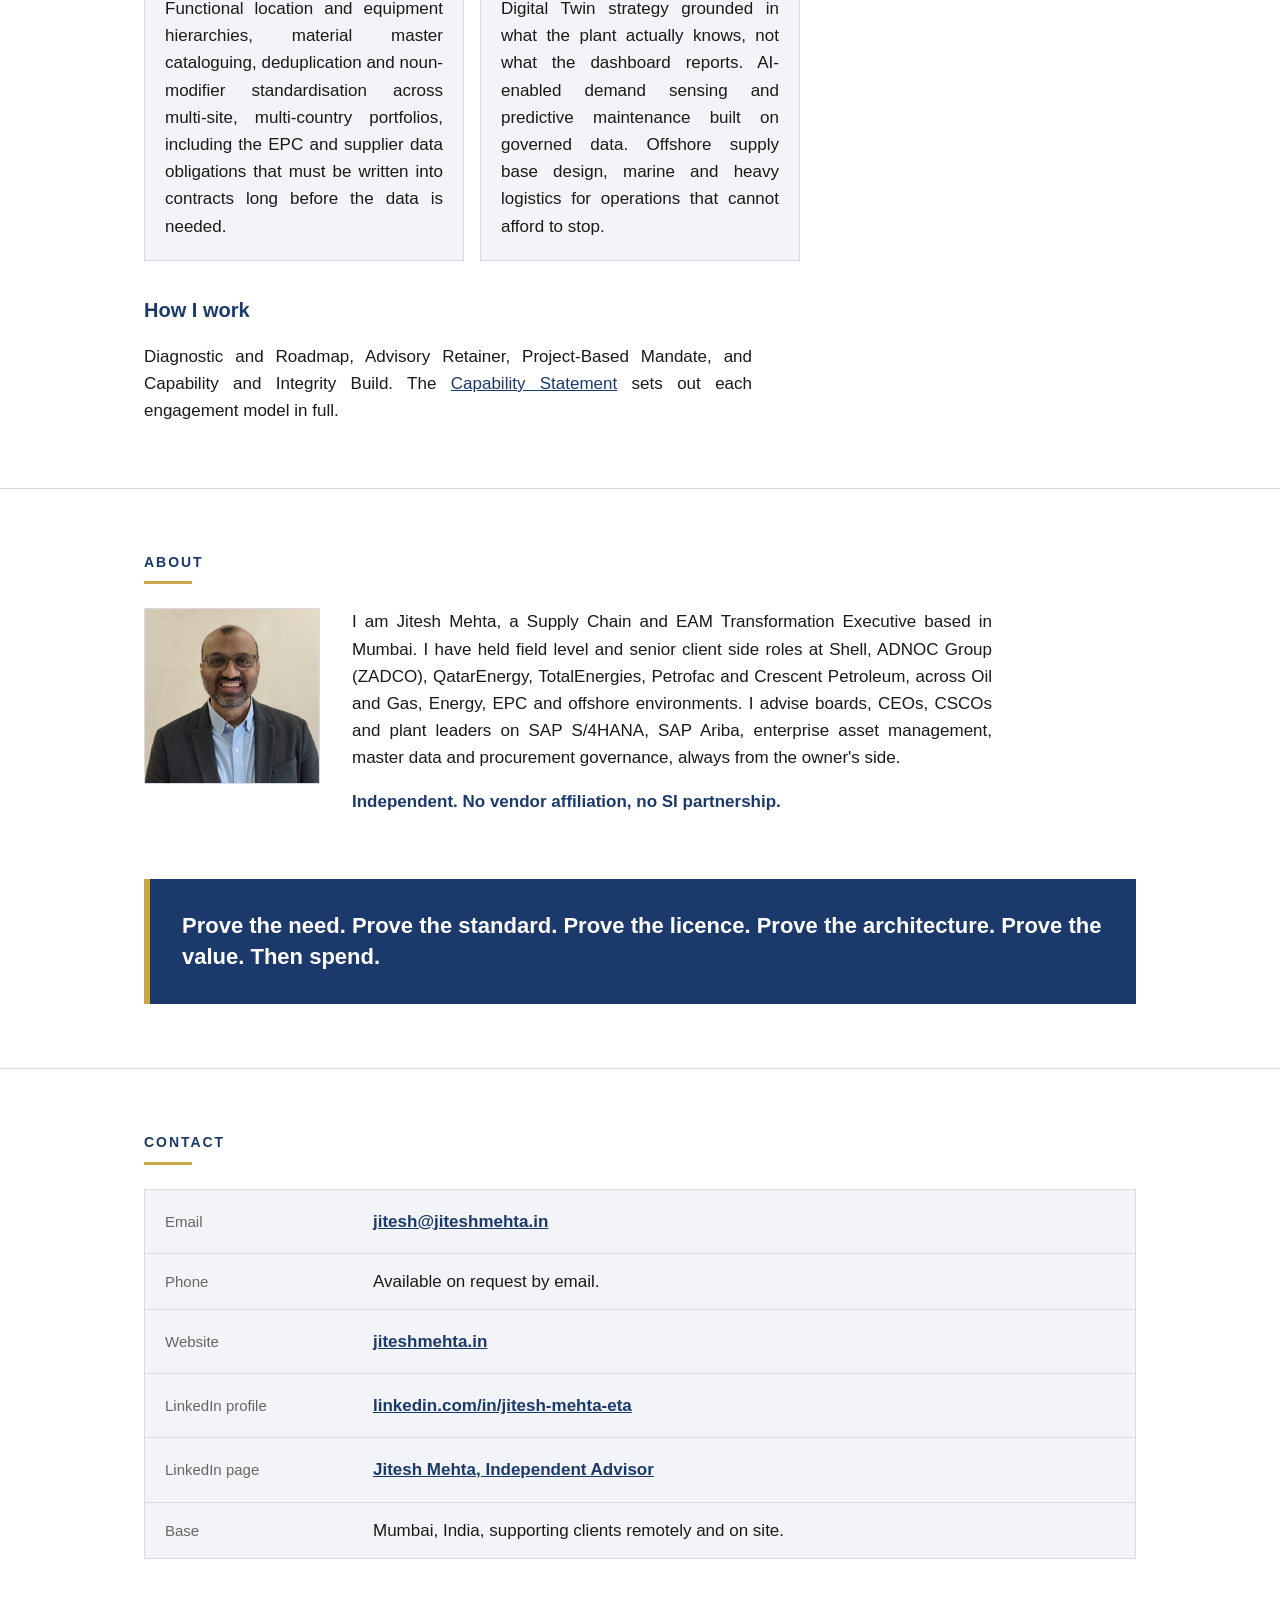
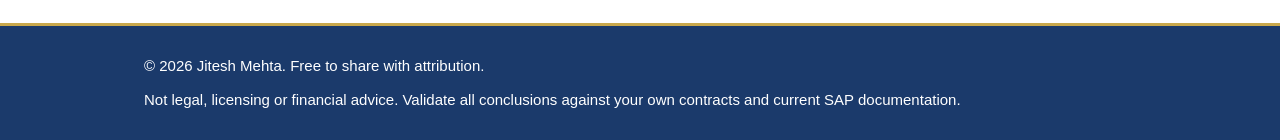
==== commit fa1895d4: "Add the Android app as a download in Resources Co-Authored-By: Claude Fable 5.2 <noreply@anthropic.c" ====
--- a/index.html
+++ b/index.html
@@ -17,6 +17,7 @@
   <link rel="icon" href="favicon.ico" sizes="any">
   <link rel="icon" type="image/png" sizes="32x32" href="favicon-32.png">
   <link rel="apple-touch-icon" href="apple-touch-icon.png">
+  <link rel="manifest" href="manifest.webmanifest">
 
   <meta property="og:type" content="website">
   <meta property="og:url" content="https://jiteshmehta.in/">
@@ -185,6 +186,17 @@
             <a class="btn" href="downloads/JM_ETA_Piping_Materials_Cataloguing_Template.xlsx" download type="application/vnd.openxmlformats-officedocument.spreadsheetml.sheet" aria-label="Download The Piping Materials Cataloguing Template">Download</a>
           </article>
 
+          <!-- The Android app. Built from Website\app-android, outside this
+               folder. Replace the file under the same name for each new
+               version, so the link never changes. -->
+          <article class="card" id="app">
+            <p class="card__type">App</p>
+            <h4 class="card__title">The Jitesh Mehta App</h4>
+            <p class="card__text">This site as an app for Android phones. The articles and guides open without a connection.</p>
+            <p class="card__detail">Android app, 760 KB</p>
+            <a class="btn" href="downloads/Jitesh_Mehta_App.apk" download type="application/vnd.android.package-archive" aria-label="Download The Jitesh Mehta App">Download</a>
+          </article>
+
           <!-- ADD NEW DOCUMENT CARDS HERE, directly above this comment. -->
 
         </div>
@@ -321,5 +333,6 @@
       <p>Not legal, licensing or financial advice. Validate all conclusions against your own contracts and current SAP documentation.</p>
     </div>
   </footer>
+  <script src="/app.js" defer></script>
 </body>
 </html>
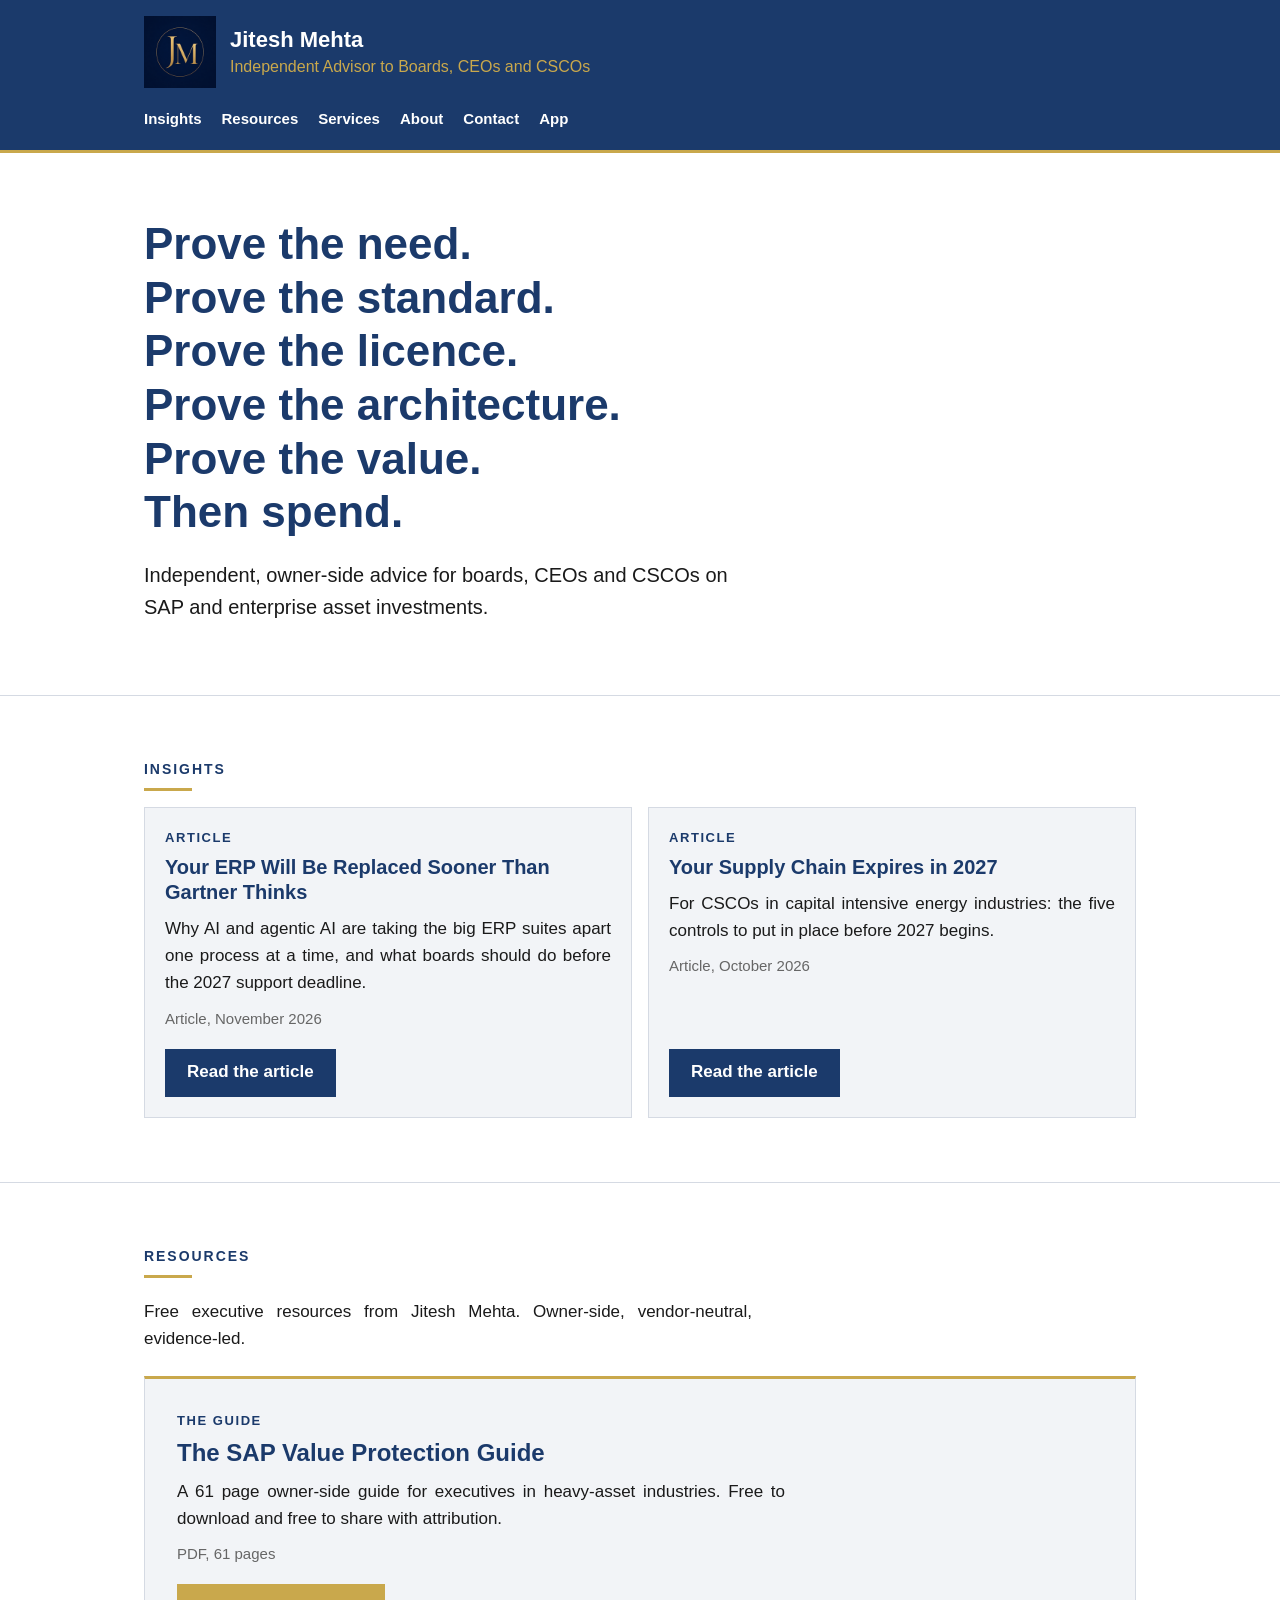
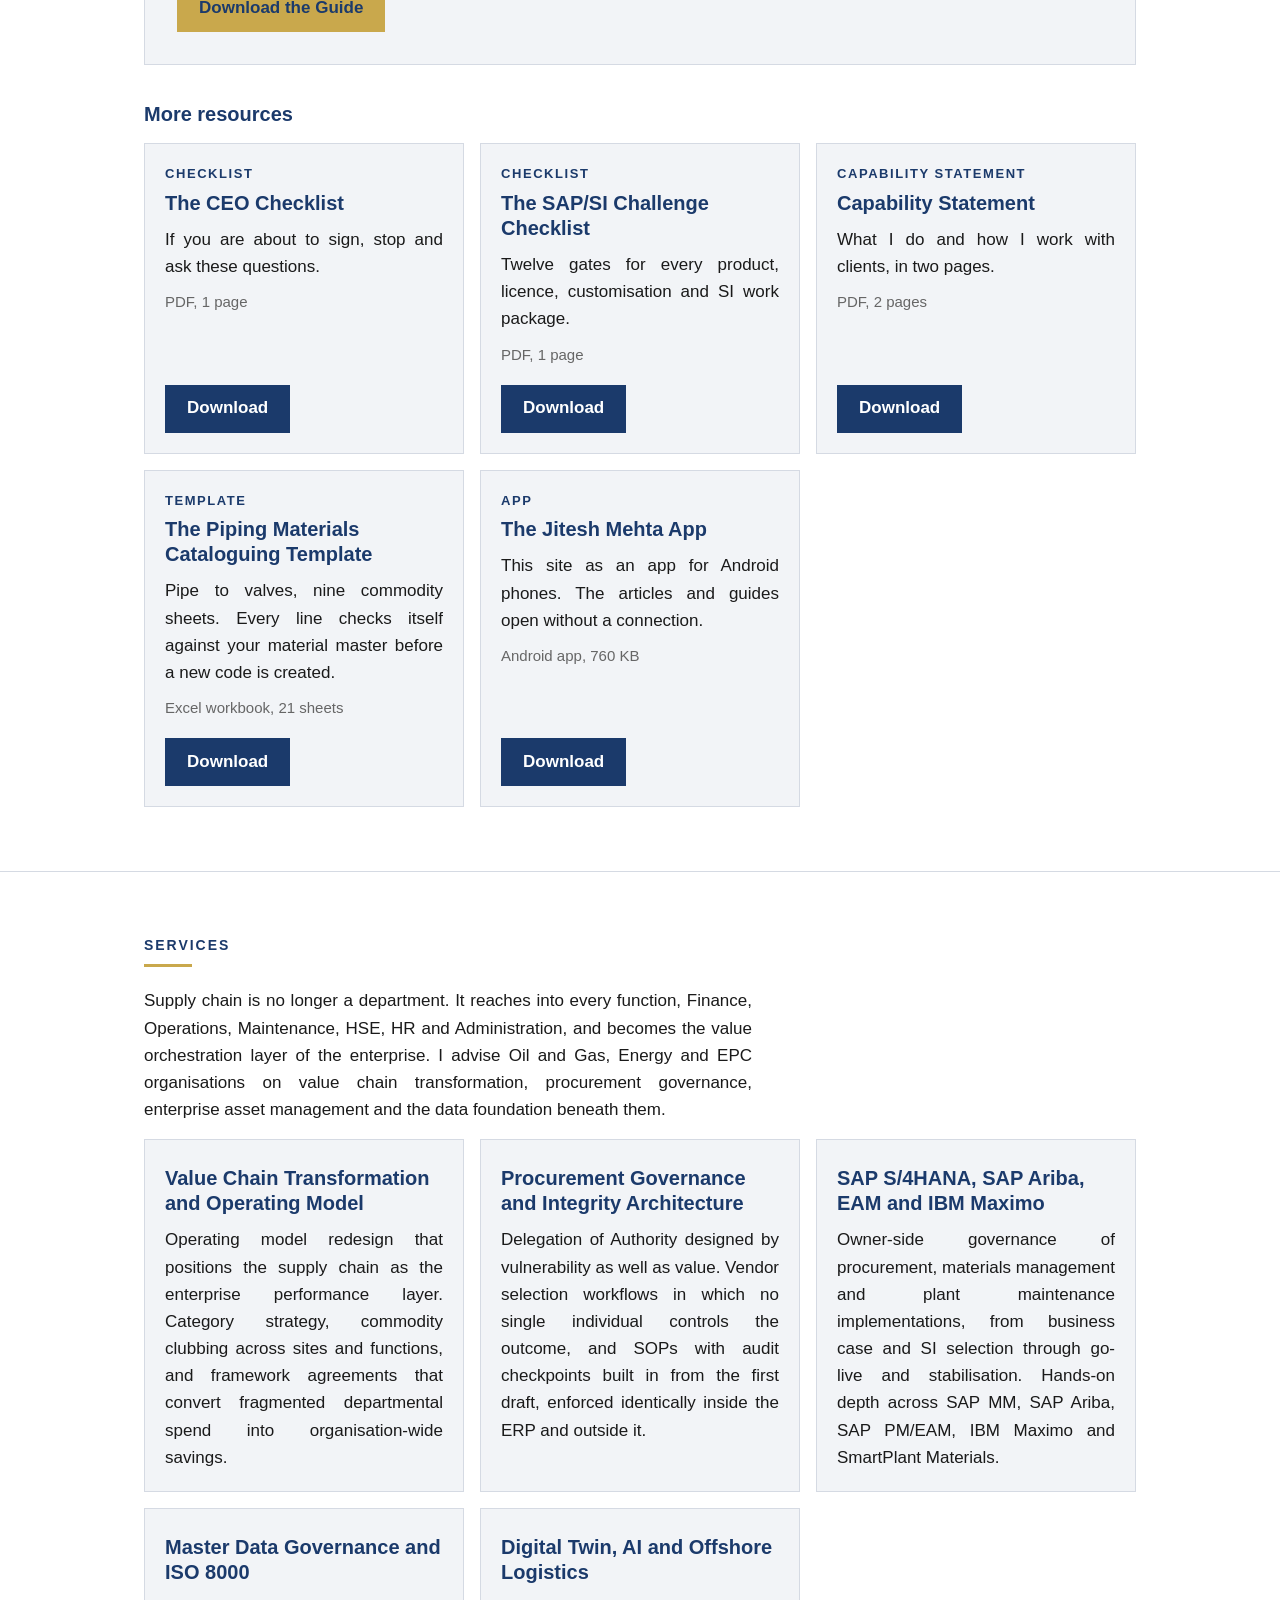
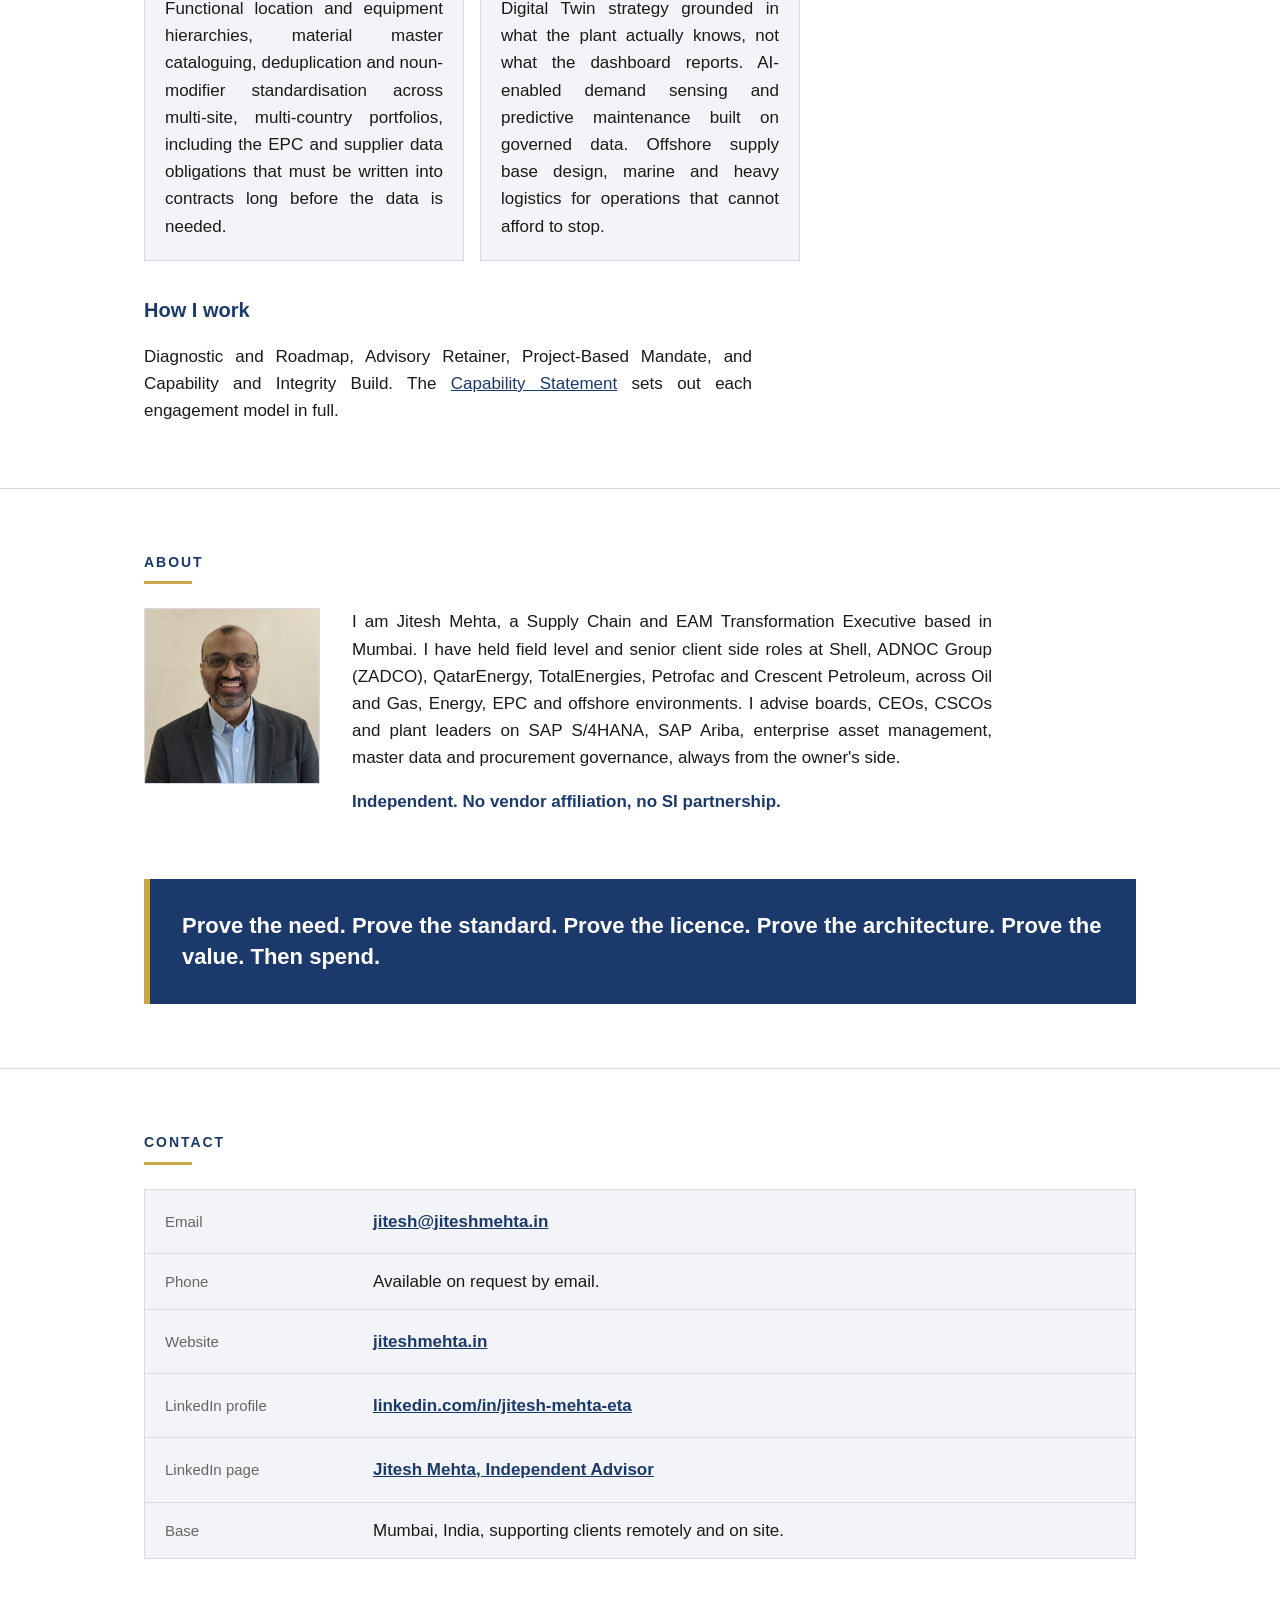
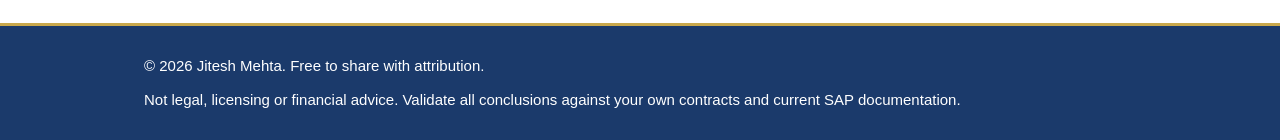
==== commit 57e2d837: "Add App to the top menu on every page The menu gap narrows on phone screens so six items stay on one" ====
--- a/index.html
+++ b/index.html
@@ -55,6 +55,7 @@
           <li><a href="#services">Services</a></li>
           <li><a href="#about">About</a></li>
           <li><a href="#contact">Contact</a></li>
+          <li><a href="#app">App</a></li>
         </ul>
       </div>
     </nav>
--- a/styles.css
+++ b/styles.css
@@ -126,7 +126,8 @@
 .nav ul {
   display: flex;
   flex-wrap: wrap;
-  gap: 0.125rem 1.25rem;
+  /* The column gap narrows on a phone so six items stay on one line. */
+  gap: 0.125rem clamp(0.4375rem, 2.2vw, 1.25rem);
   margin: 0;
   padding: 0;
   list-style: none;
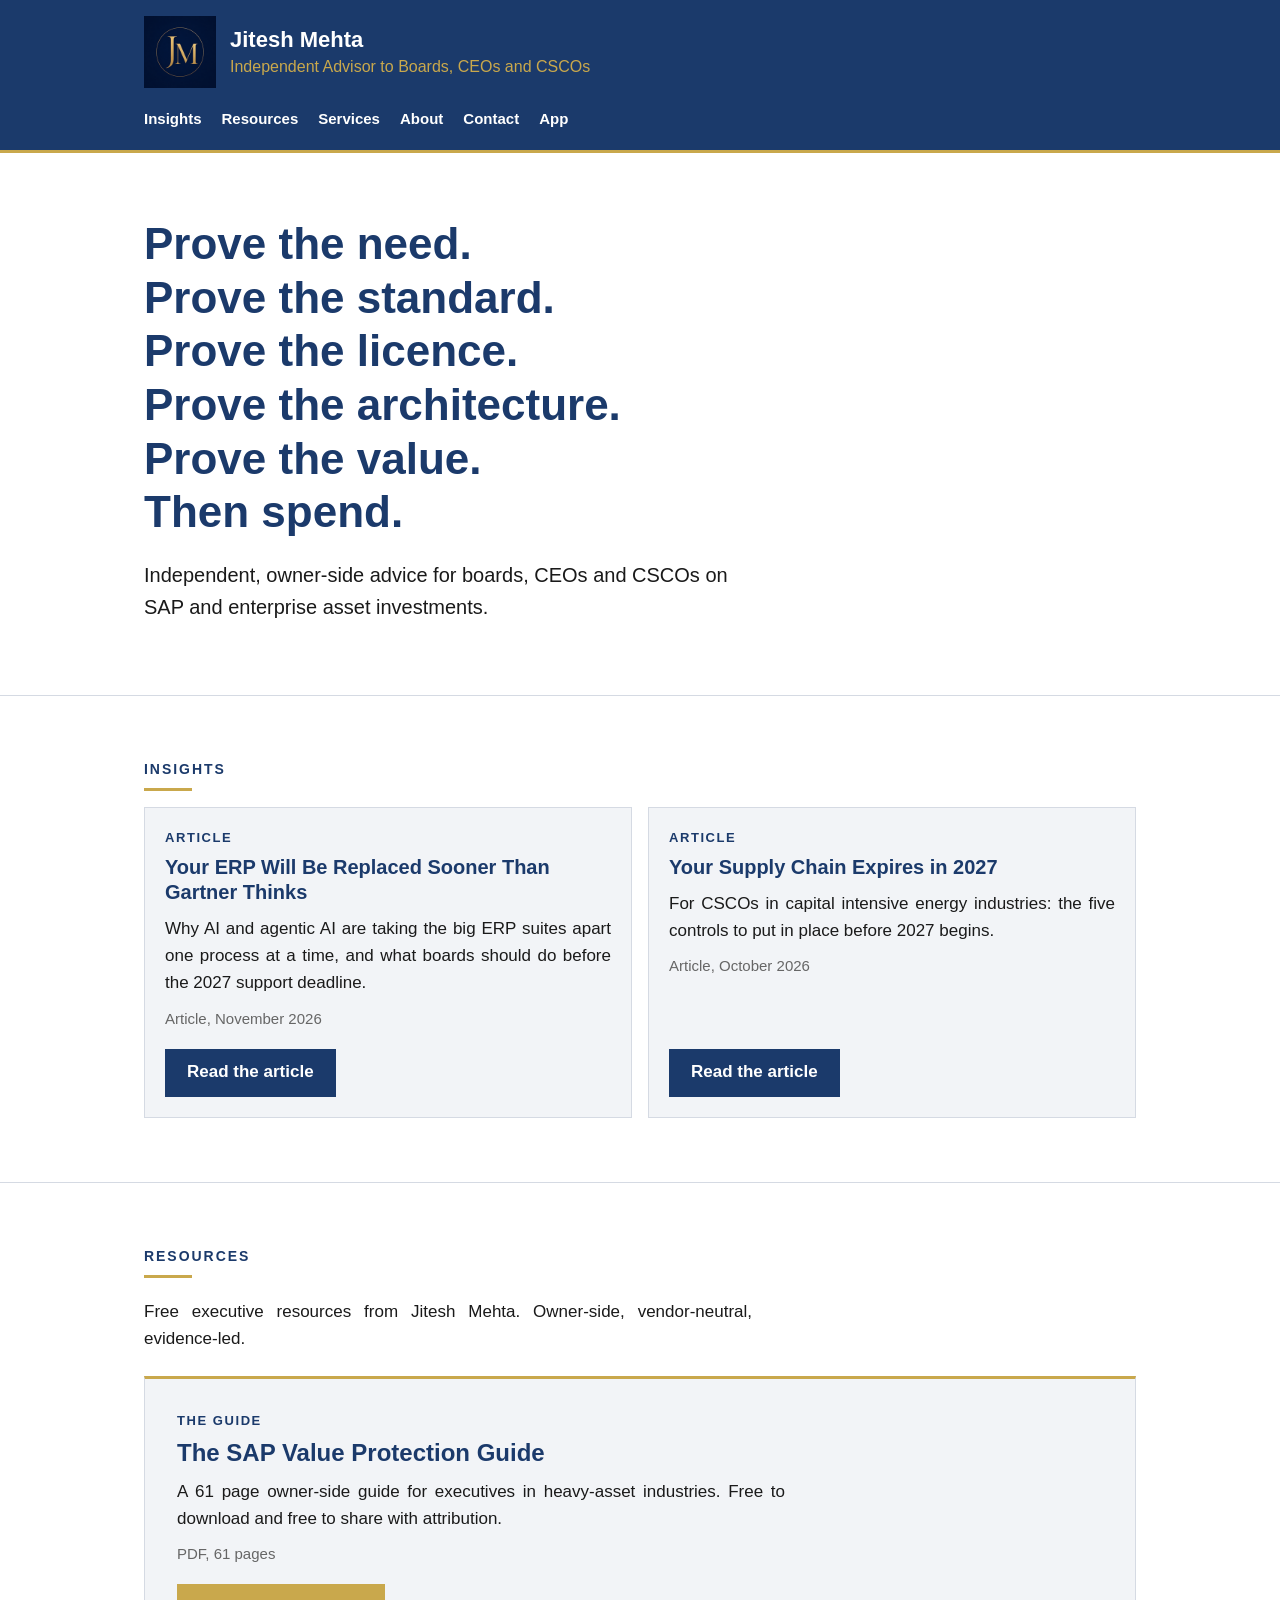
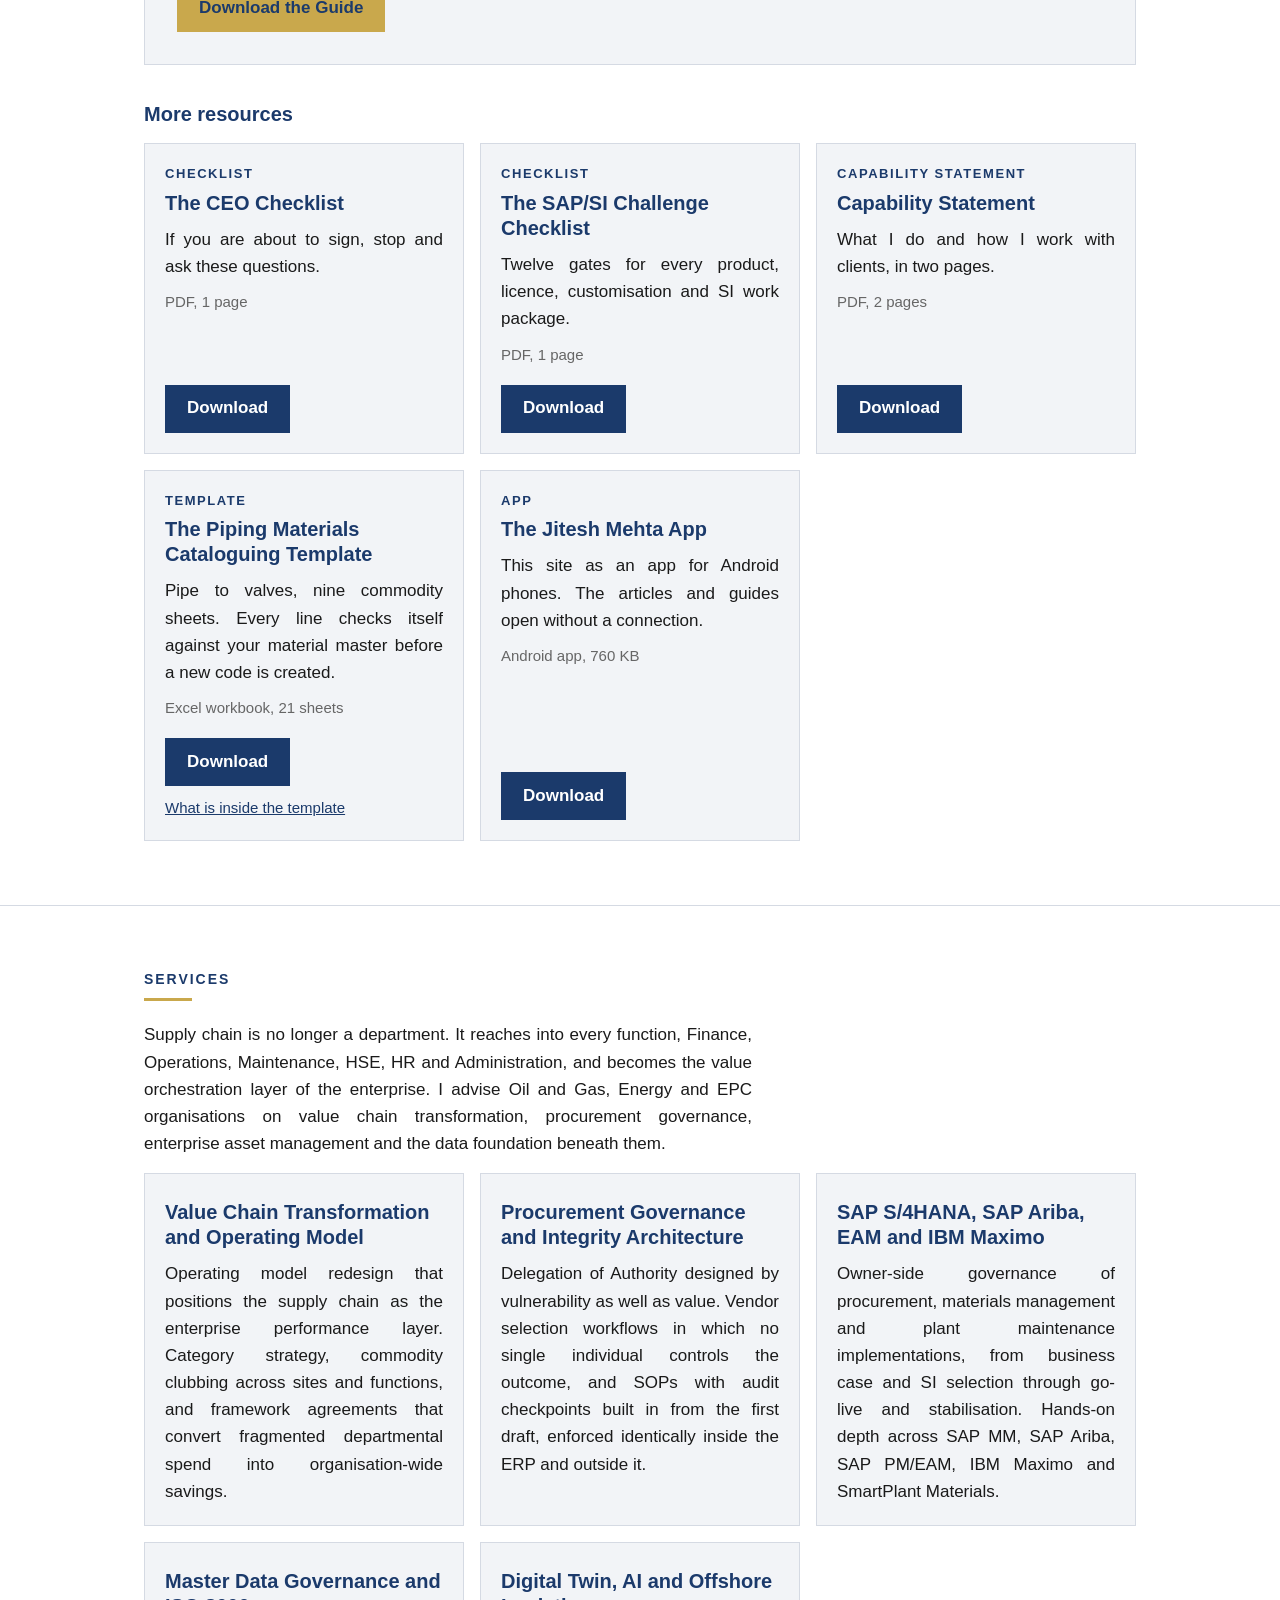
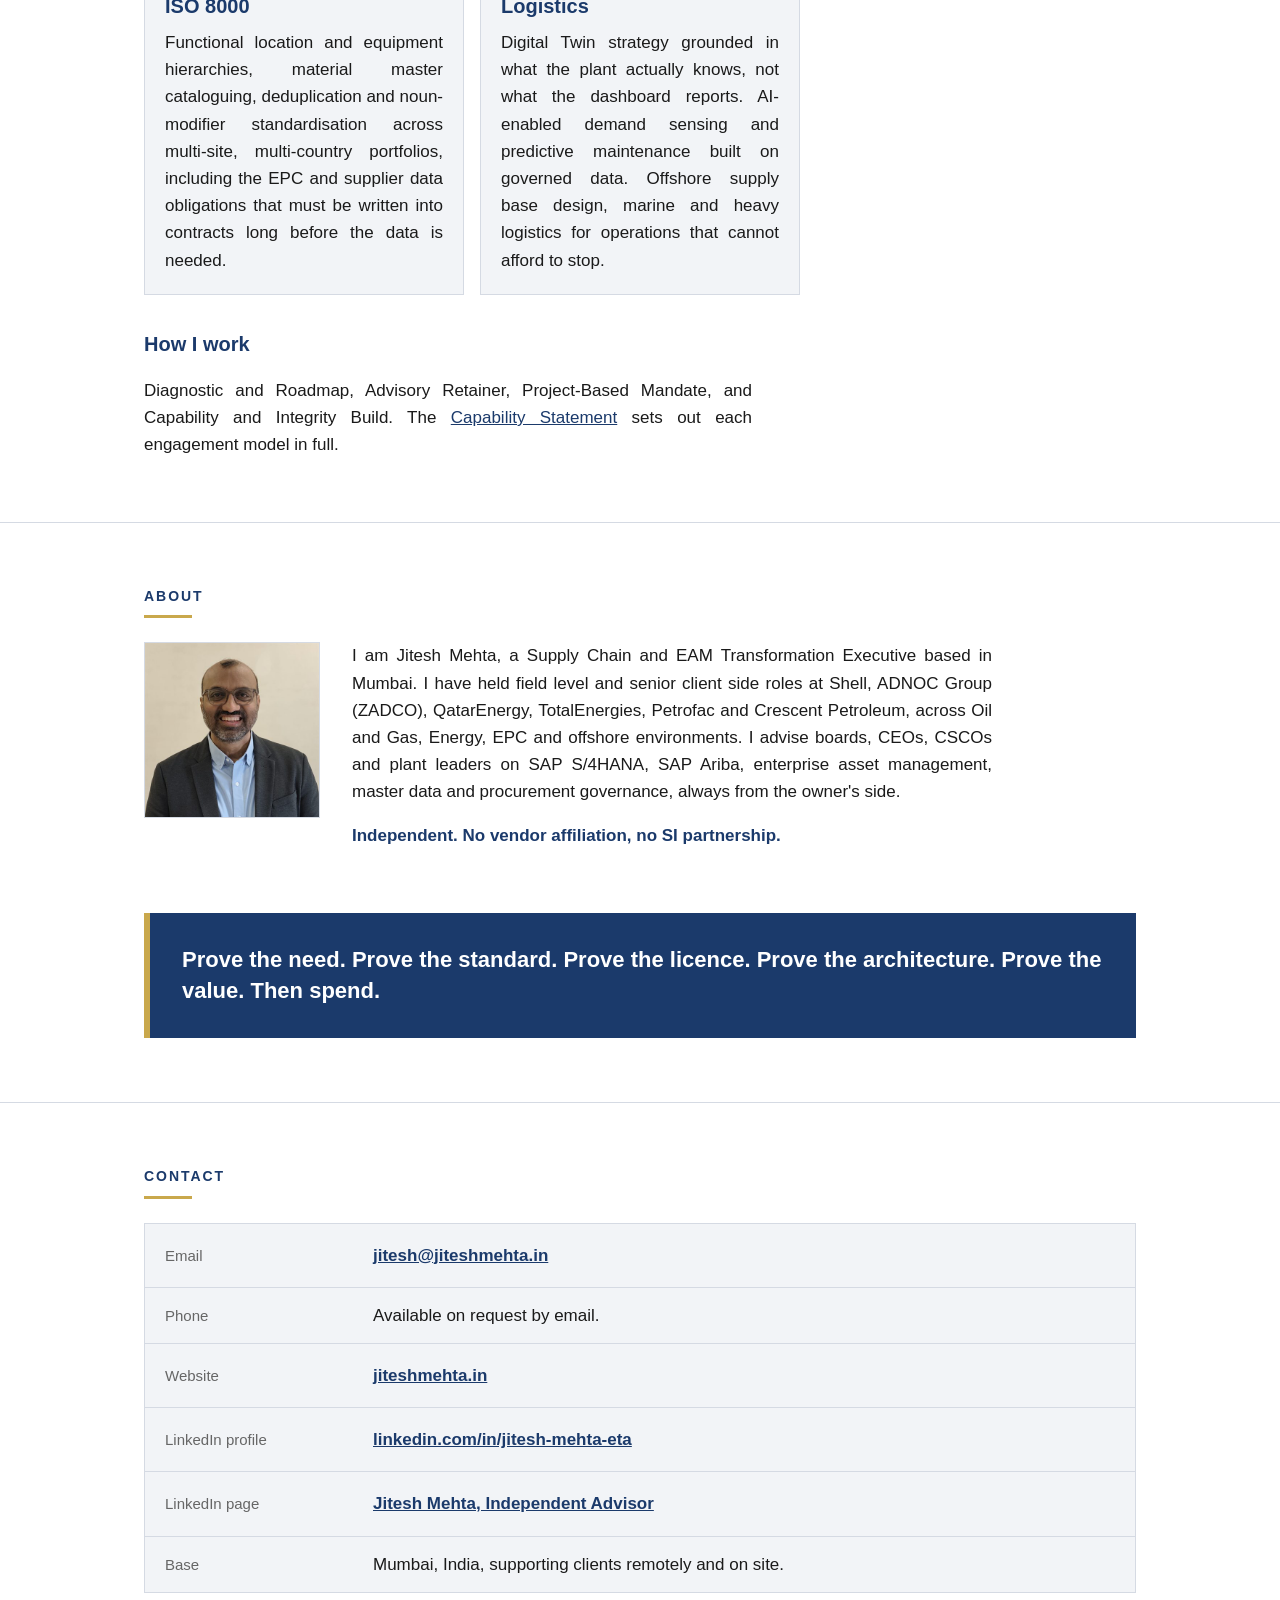
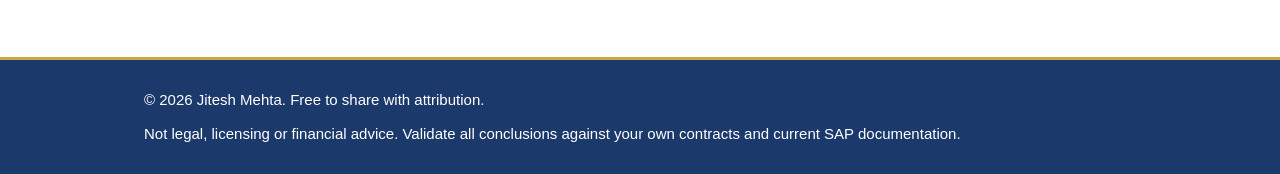
==== commit 410d6585: "Add template page: Piping Materials Cataloguing Template Co-Authored-By: Claude Opus 5.5 <noreply@an" ====
--- a/index.html
+++ b/index.html
@@ -181,10 +181,11 @@
 
           <article class="card" id="template">
             <p class="card__type">Template</p>
-            <h4 class="card__title">The Piping Materials Cataloguing Template</h4>
+            <h4 class="card__title"><a href="templates/piping-materials-cataloguing-template.html">The Piping Materials Cataloguing Template</a></h4>
             <p class="card__text">Pipe to valves, nine commodity sheets. Every line checks itself against your material master before a new code is created.</p>
             <p class="card__detail">Excel workbook, 21 sheets</p>
             <a class="btn" href="downloads/JM_ETA_Piping_Materials_Cataloguing_Template.xlsx" download type="application/vnd.openxmlformats-officedocument.spreadsheetml.sheet" aria-label="Download The Piping Materials Cataloguing Template">Download</a>
+            <a class="card__more" href="templates/piping-materials-cataloguing-template.html">What is inside the template</a>
           </article>
 
           <!-- The Android app. Built from Website\app-android, outside this
--- a/styles.css
+++ b/styles.css
@@ -327,8 +327,26 @@
   line-height: 1.25;
 }
 
+/* A card title that links to its own page keeps the title colour and
+   only shows an underline on hover. */
+.card__title a {
+  color: inherit;
+  text-decoration: none;
+}
+
+.card__title a:hover {
+  text-decoration: underline;
+}
+
 .card__text {
   margin-top: 0.625rem;
+}
+
+/* Small text link under a card's button, such as "What is inside the
+   template". Same size as the detail line. */
+.card__more {
+  margin-top: 0.625rem;
+  font-size: 0.9375rem;
 }
 
 .card__detail {
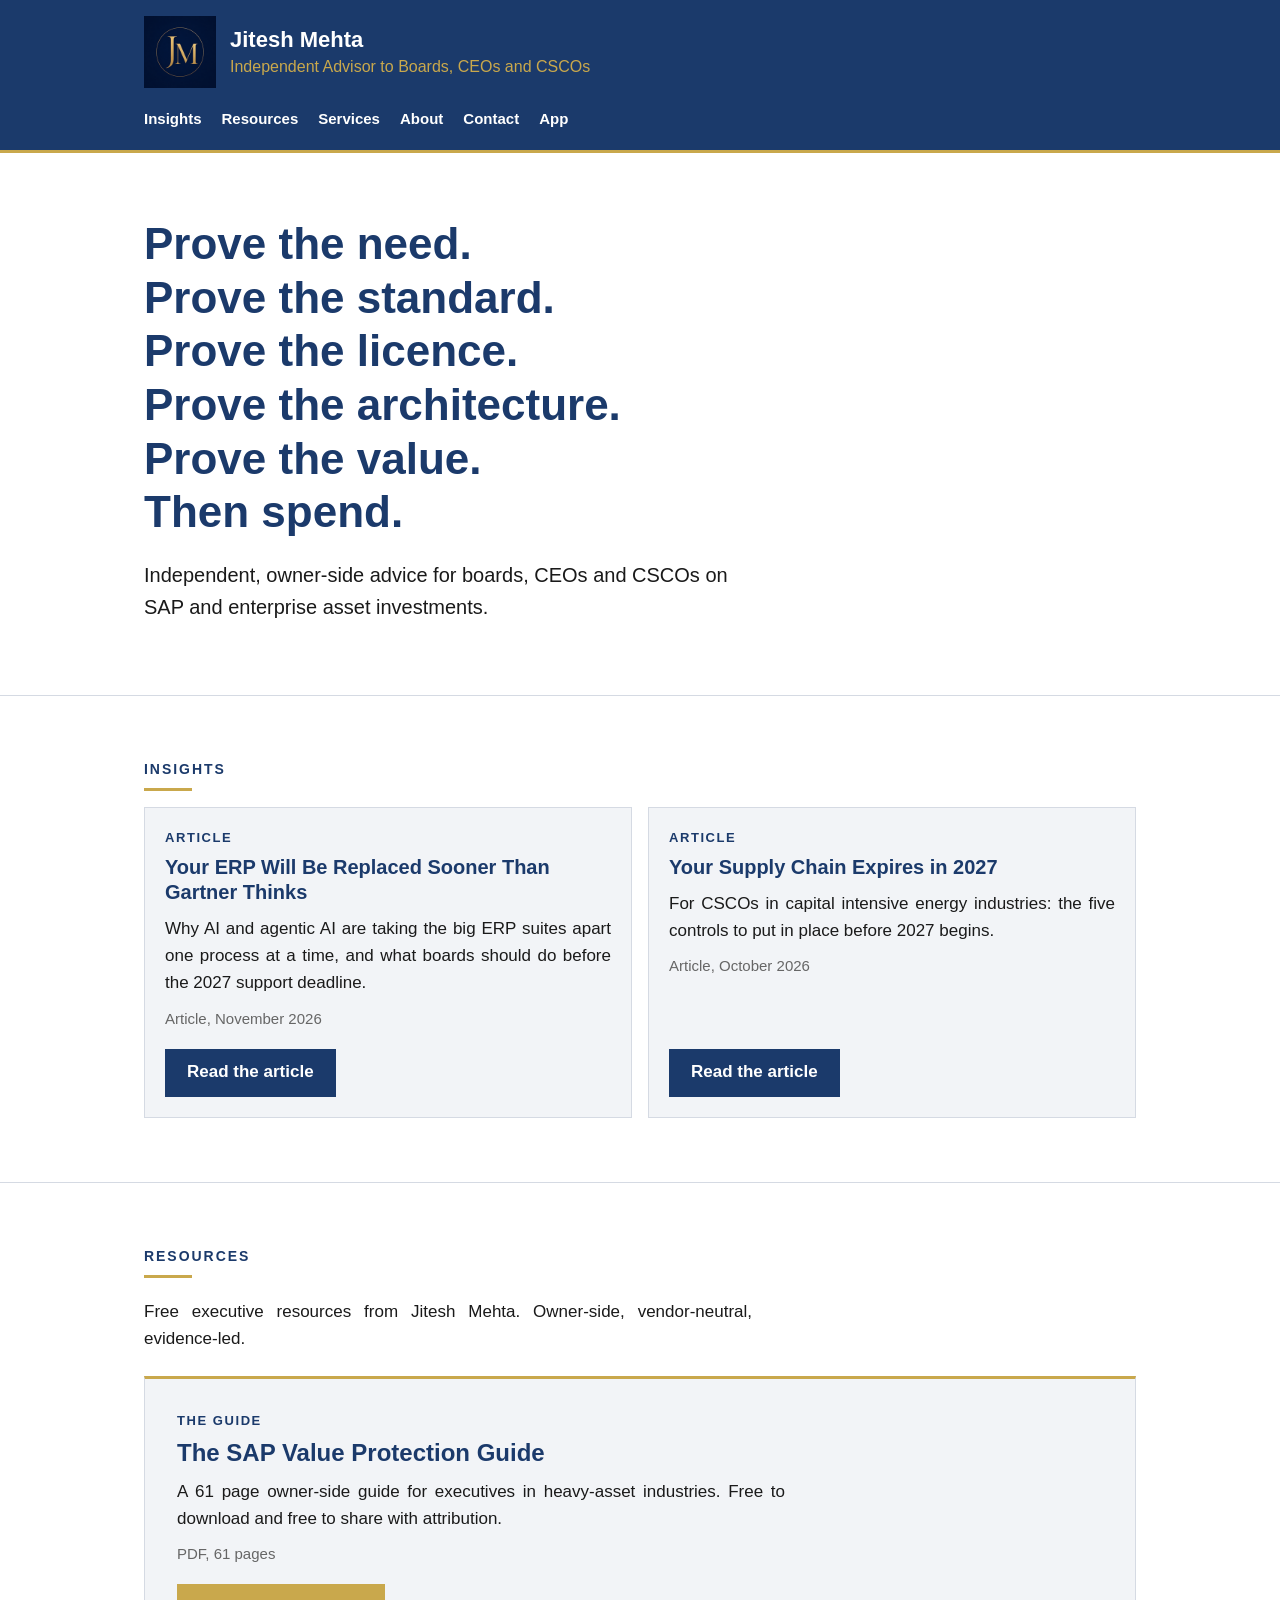
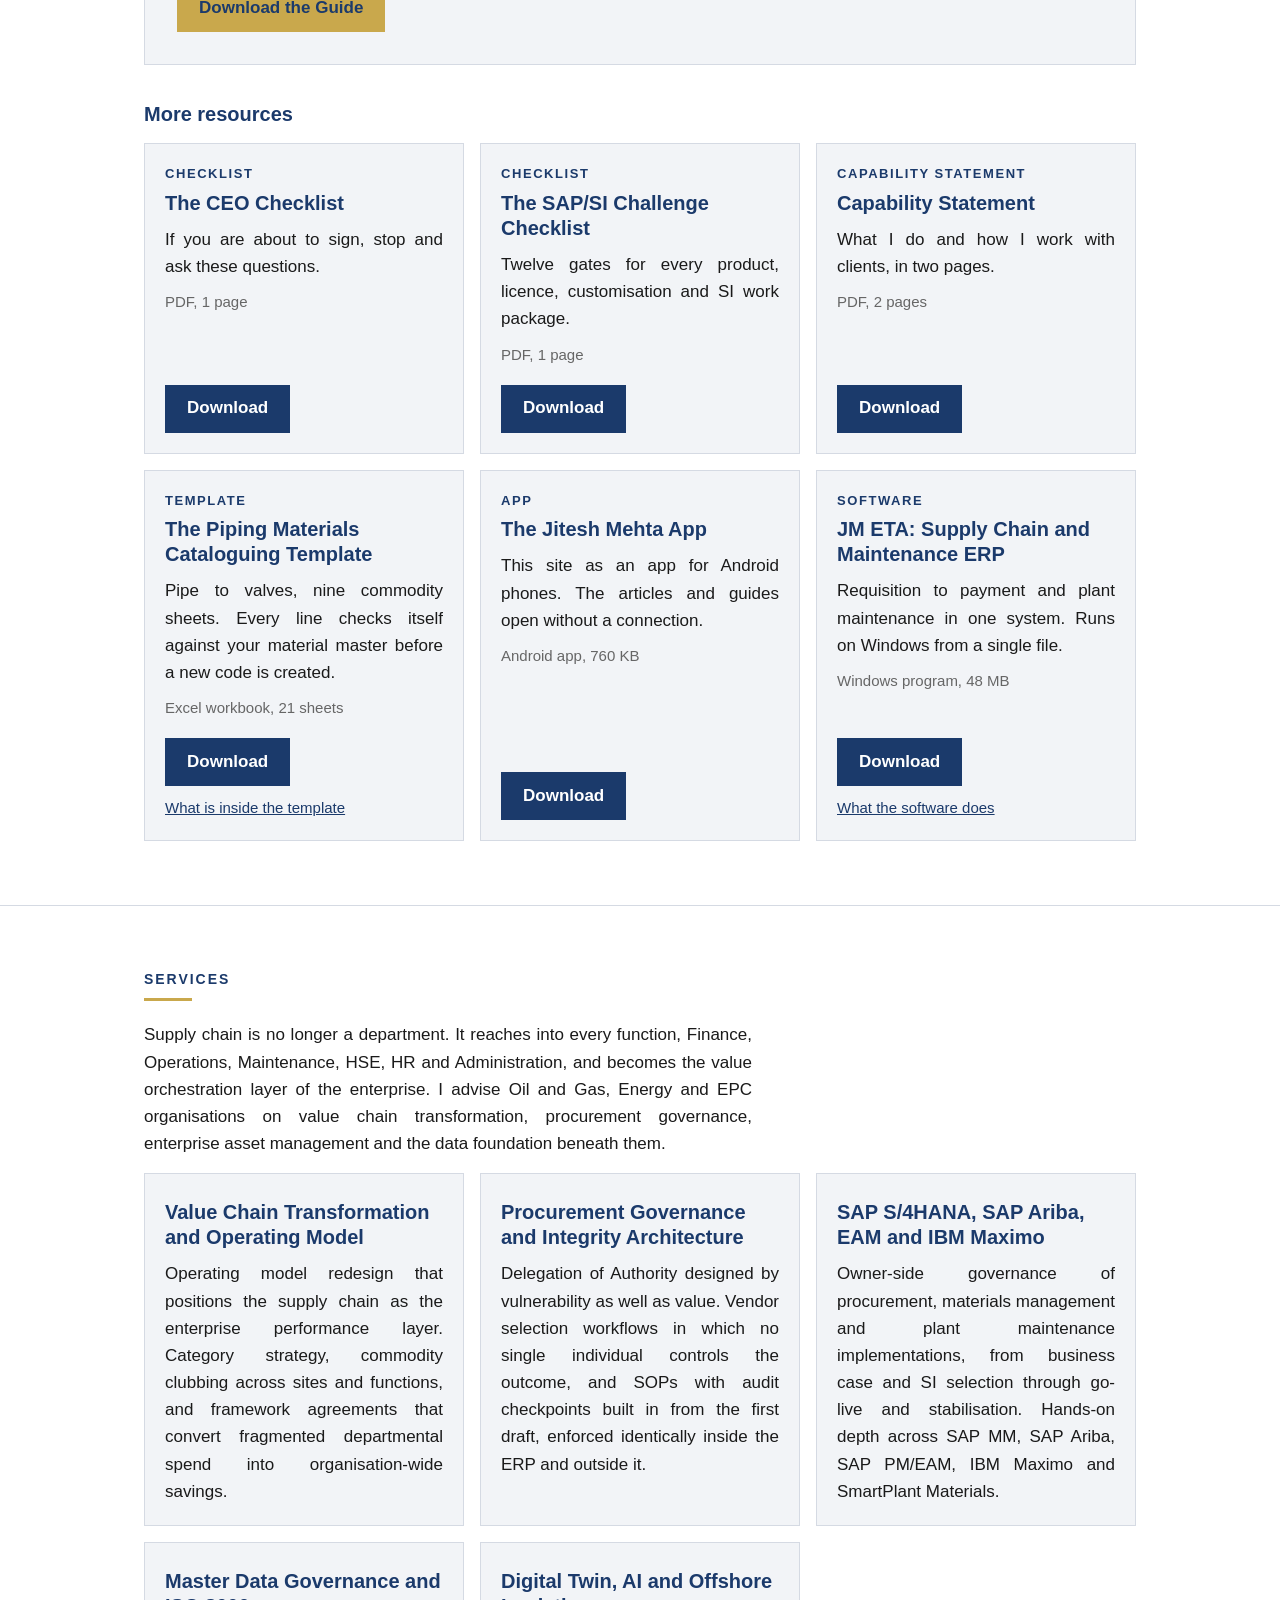
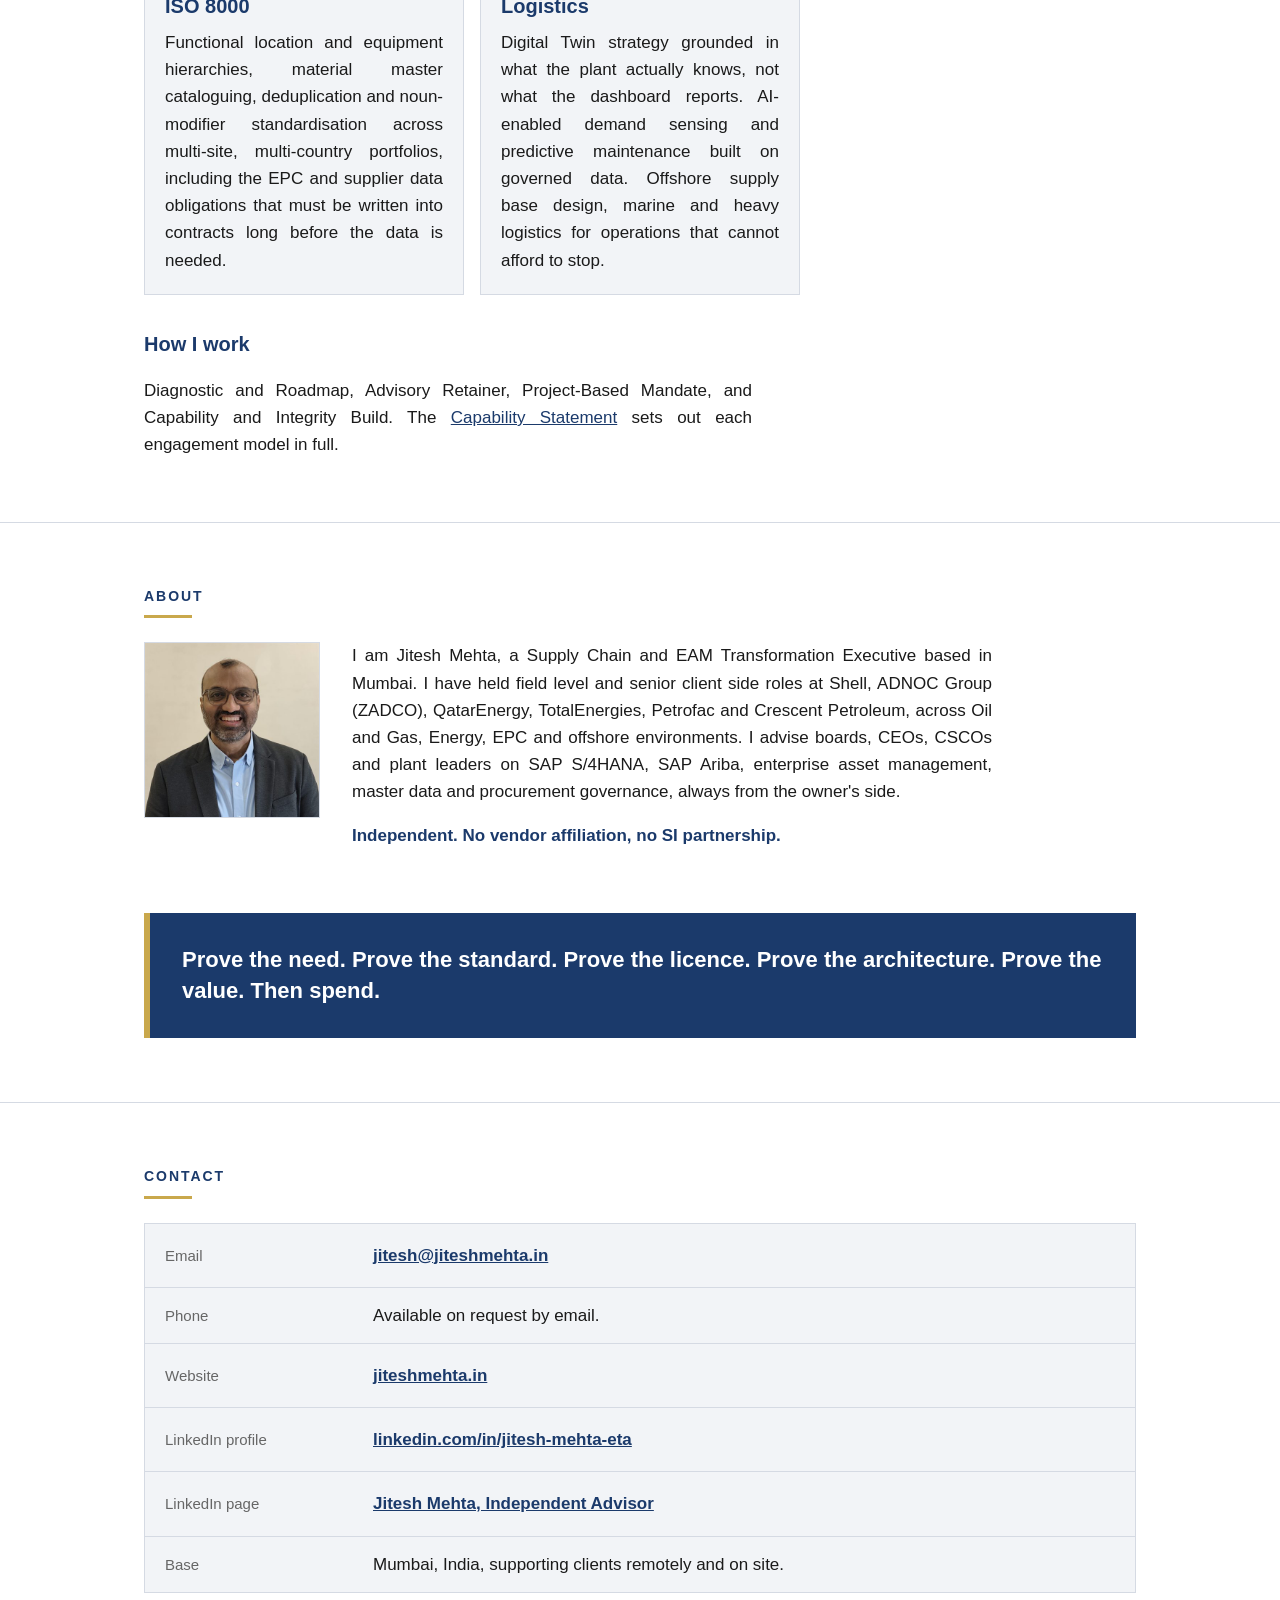
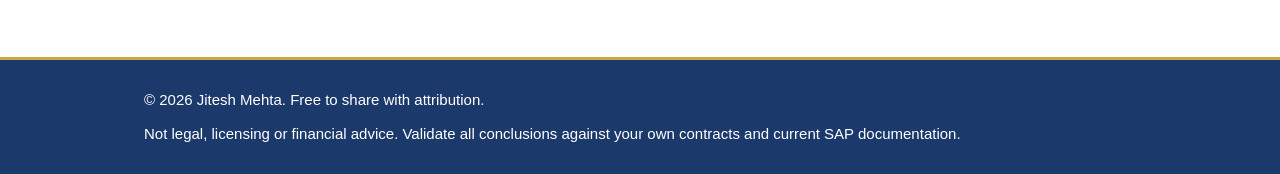
==== commit ceb3bb17: "Add software page: JM ETA Supply Chain and Maintenance ERP New page software/jm-eta-erp.html with sh" ====
--- a/index.html
+++ b/index.html
@@ -199,6 +199,18 @@
             <a class="btn" href="downloads/Jitesh_Mehta_App.apk" download type="application/vnd.android.package-archive" aria-label="Download The Jitesh Mehta App">Download</a>
           </article>
 
+          <!-- The JM ETA software. Built from Desktop\ERP APP, outside this
+               folder. Replace the zip and the manual under the same names
+               for each new version, so the links never change. -->
+          <article class="card" id="software">
+            <p class="card__type">Software</p>
+            <h4 class="card__title"><a href="software/jm-eta-erp.html">JM ETA: Supply Chain and Maintenance ERP</a></h4>
+            <p class="card__text">Requisition to payment and plant maintenance in one system. Runs on Windows from a single file.</p>
+            <p class="card__detail">Windows program, 48 MB</p>
+            <a class="btn" href="downloads/JM_ETA_ERP_Windows.zip" download type="application/zip" aria-label="Download JM ETA for Windows">Download</a>
+            <a class="card__more" href="software/jm-eta-erp.html">What the software does</a>
+          </article>
+
           <!-- ADD NEW DOCUMENT CARDS HERE, directly above this comment. -->
 
         </div>
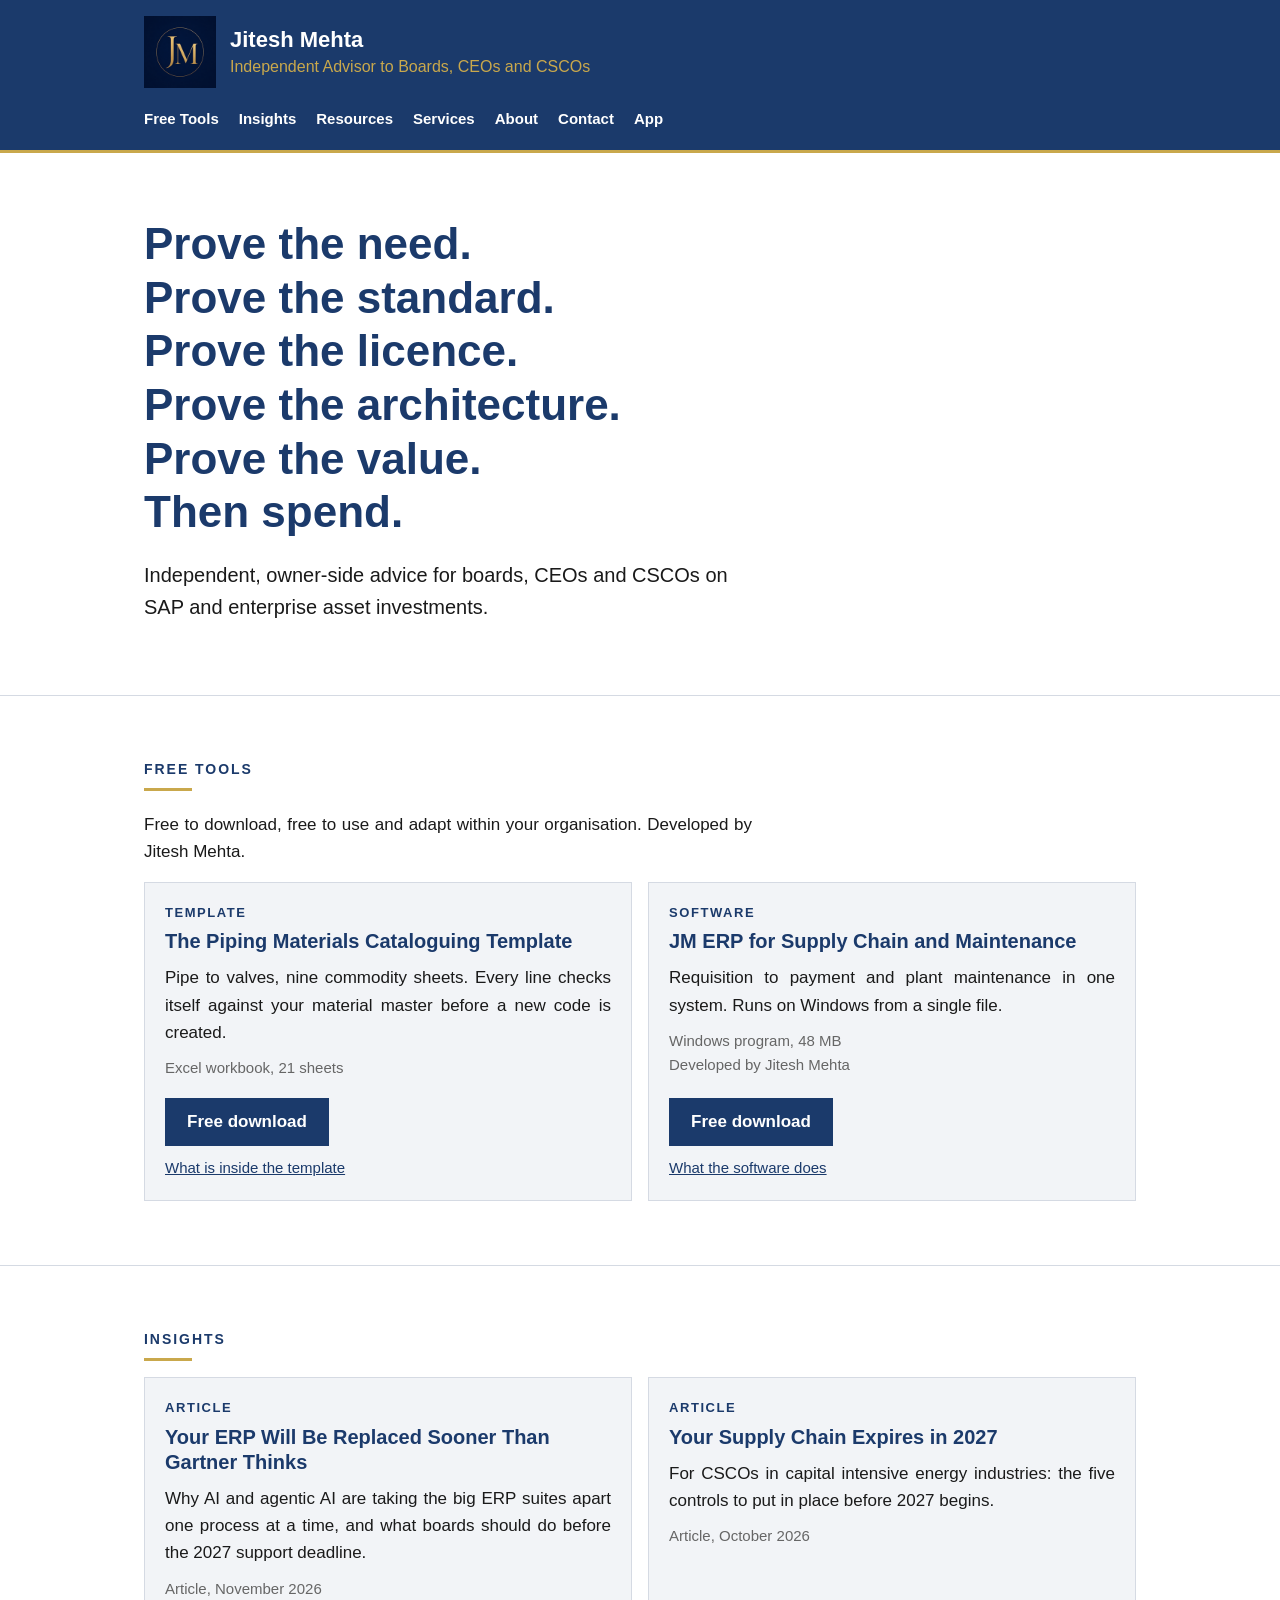
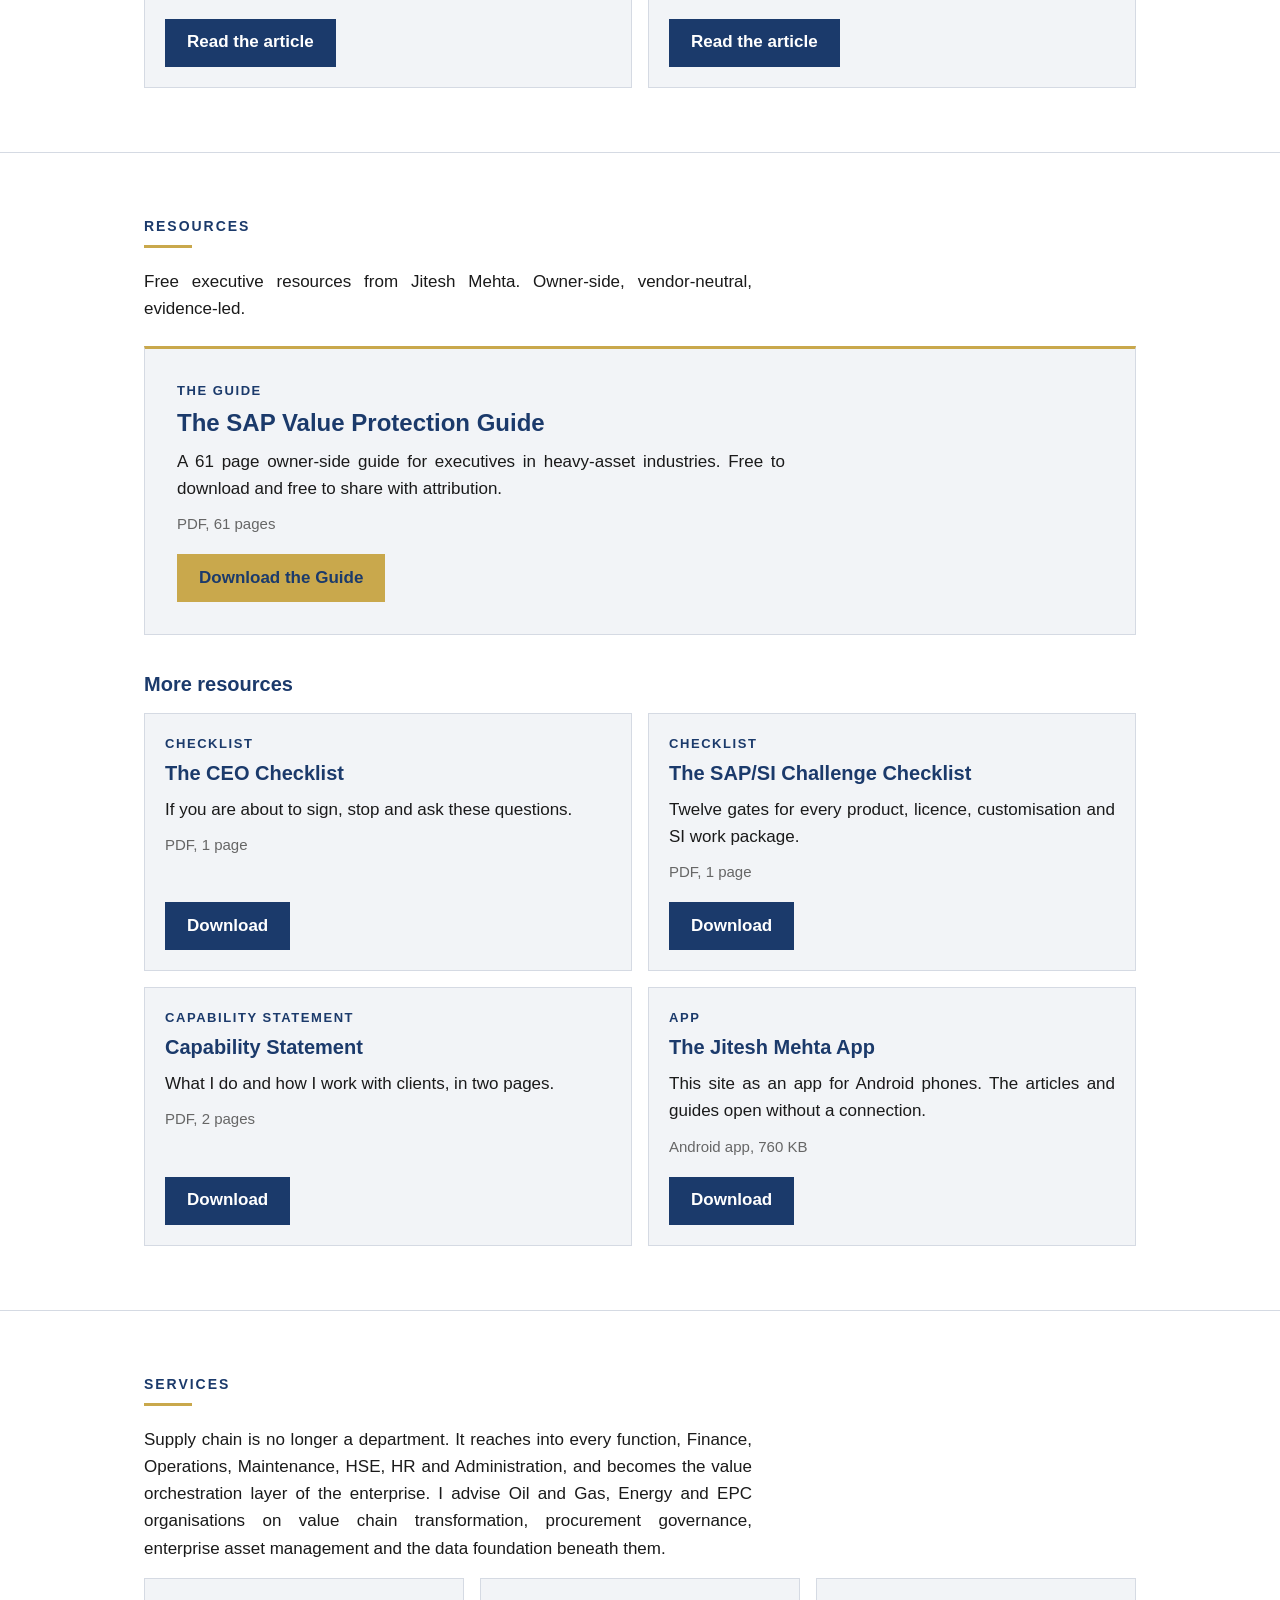
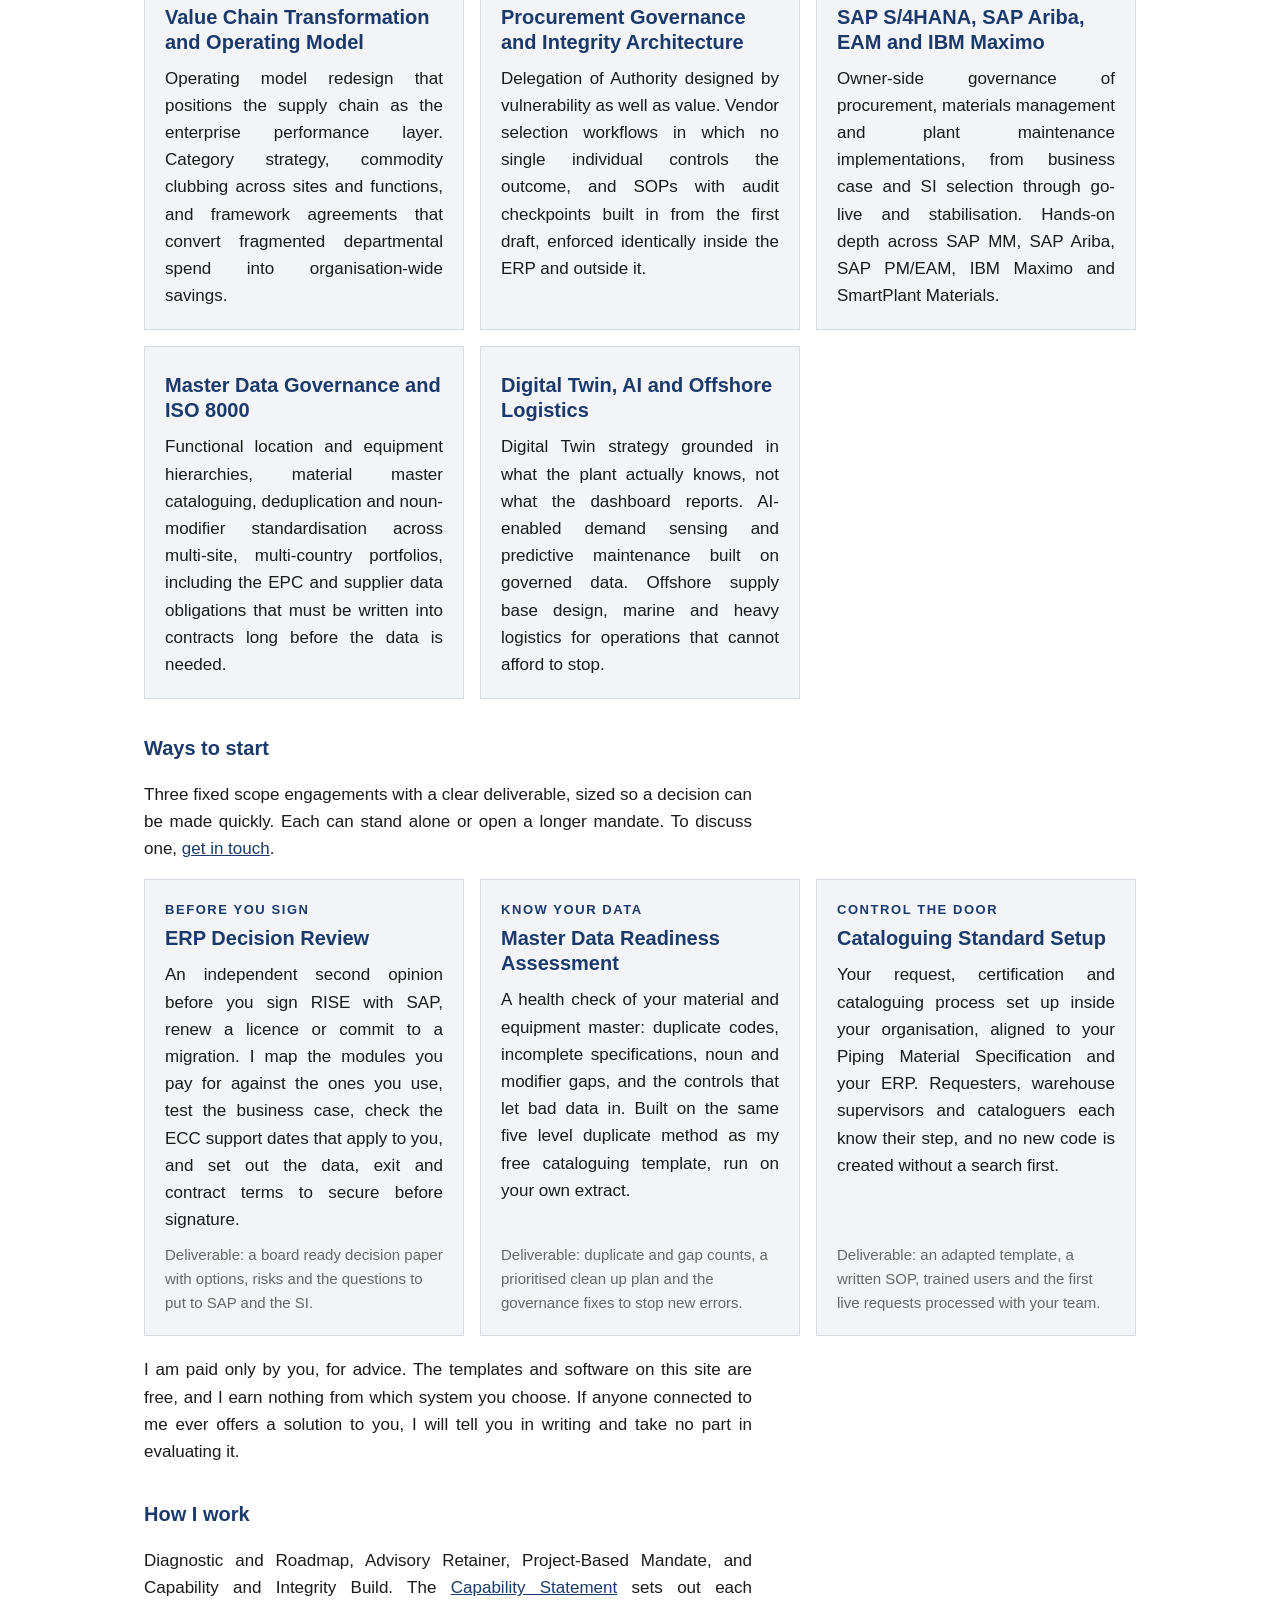
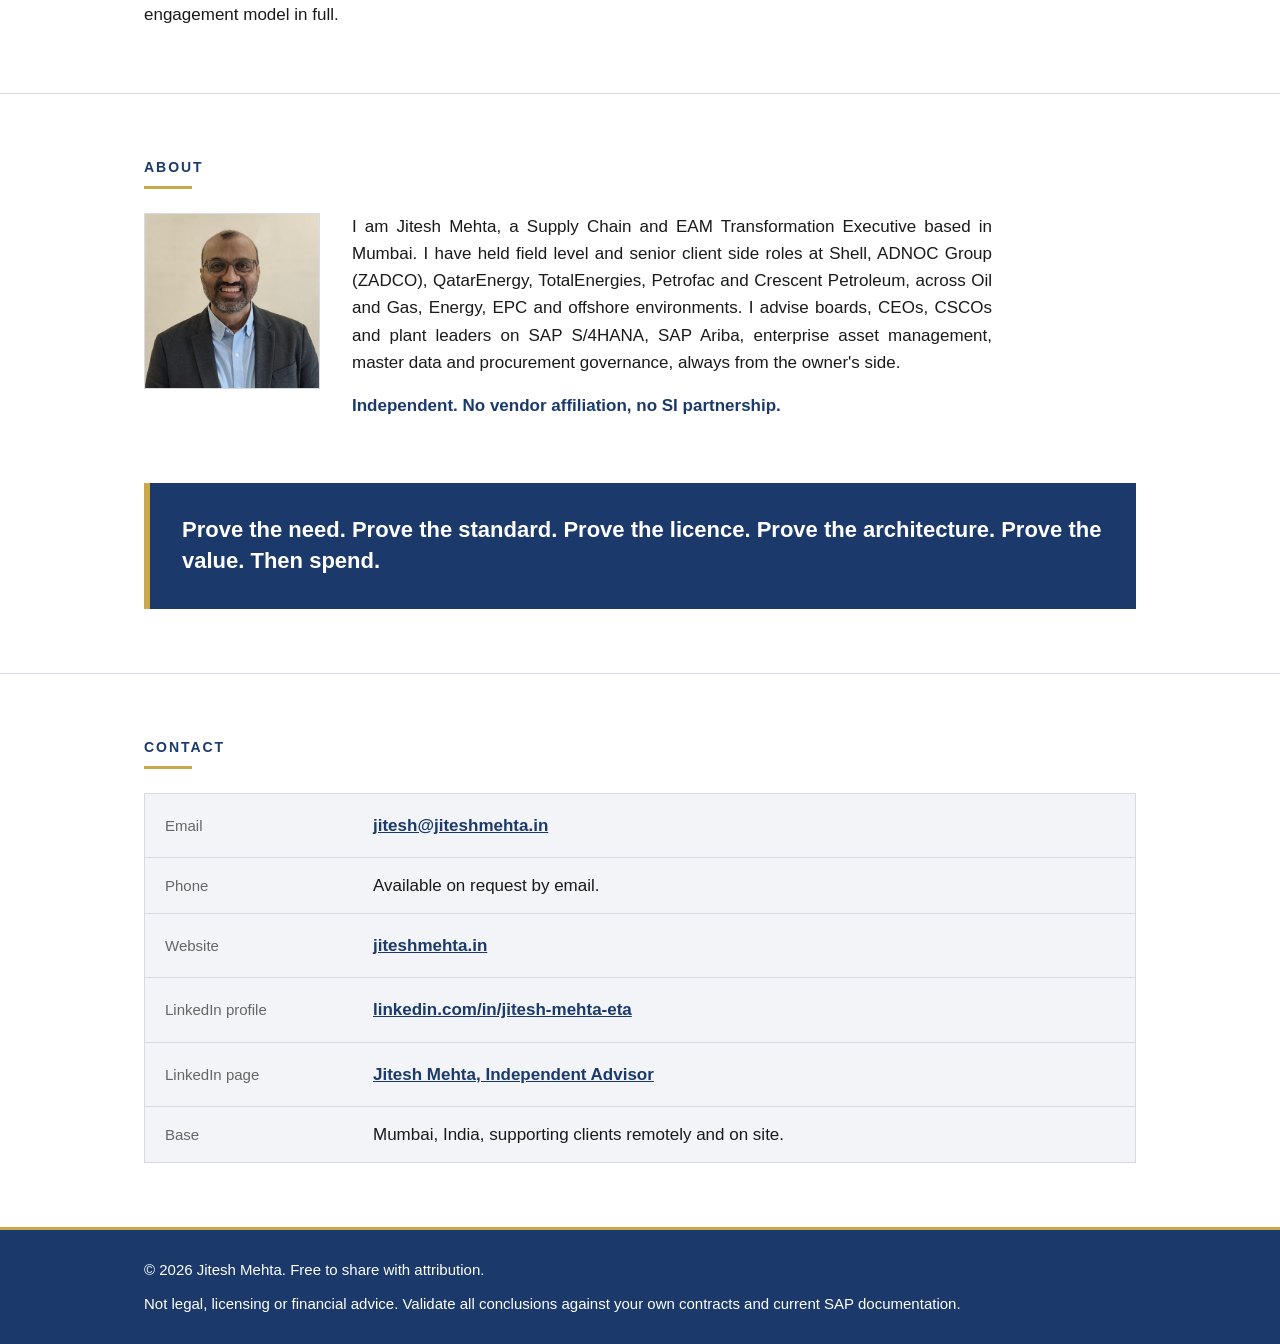
==== commit e4bf6e07: "Free Tools section, JM ERP rename, licence update, services packages, layout tidy up Co-Authored-By:" ====
--- a/index.html
+++ b/index.html
@@ -1,352 +1,399 @@
-<!DOCTYPE html>
-<html lang="en-GB">
-<head>
-  <meta charset="utf-8">
-  <meta name="viewport" content="width=device-width, initial-scale=1">
-  <title>Jitesh Mehta | Independent Supply Chain and EAM Advisor to Boards and CEOs</title>
-  <meta name="description" content="Independent, owner-side advice for boards, CEOs and CSCOs on supply chain, SAP and enterprise asset investments. Download the free SAP Value Protection Guide.">
-  <link rel="canonical" href="https://jiteshmehta.in/">
-  <meta name="author" content="Jitesh Mehta">
-  <meta name="theme-color" content="#1B3A6B">
-
-  <!-- Google Search Console ownership check, added 14 November. Invisible to
-       visitors. It must stay here: removing it un-verifies the site and Google
-       stops accepting the sitemap. -->
-  <meta name="google-site-verification" content="StubcutTACbYFUDFIHq-EhR6dIyo89DPHRs4ueK7lh8">
-
-  <link rel="icon" href="favicon.ico" sizes="any">
-  <link rel="icon" type="image/png" sizes="32x32" href="favicon-32.png">
-  <link rel="apple-touch-icon" href="apple-touch-icon.png">
-  <link rel="manifest" href="manifest.webmanifest">
-
-  <meta property="og:type" content="website">
-  <meta property="og:url" content="https://jiteshmehta.in/">
-  <meta property="og:site_name" content="Jitesh Mehta">
-  <meta property="og:title" content="Jitesh Mehta, Independent Advisor">
-  <meta property="og:description" content="Owner-Side. Vendor-Neutral. Evidence-Led. Independent advice for boards, CEOs and CSCOs on supply chain, SAP and enterprise asset investments.">
-  <meta property="og:image" content="https://jiteshmehta.in/og-image-v2.png">
-  <meta property="og:image:width" content="1200">
-  <meta property="og:image:height" content="630">
-  <meta property="og:image:alt" content="JM logo in gold on navy, with the words Jitesh Mehta, Independent Advisor to Boards, CEOs and CSCOs.">
-  <meta name="twitter:card" content="summary_large_image">
-  <meta name="twitter:title" content="Jitesh Mehta, Independent Advisor">
-  <meta name="twitter:description" content="Owner-Side. Vendor-Neutral. Evidence-Led. Independent advice for boards, CEOs and CSCOs on supply chain, SAP and enterprise asset investments.">
-  <meta name="twitter:image" content="https://jiteshmehta.in/og-image-v2.png">
-
-  <link rel="stylesheet" href="styles.css">
-</head>
-<body>
-  <a class="skip" href="#main">Skip to content</a>
-
-  <!-- 1. TOP BANNER -->
-  <header class="banner">
-    <div class="wrap">
-      <img class="banner__logo" src="logo/logo-192.png" width="192" height="192" alt="JM logo">
-      <div>
-        <p class="banner__name">Jitesh Mehta</p>
-        <p class="banner__tagline">Independent Advisor to Boards, CEOs and CSCOs</p>
-      </div>
-    </div>
-    <nav class="nav" aria-label="Main">
-      <div class="wrap">
-        <ul>
-          <li><a href="#insights">Insights</a></li>
-          <li><a href="#resources">Resources</a></li>
-          <li><a href="#services">Services</a></li>
-          <li><a href="#about">About</a></li>
-          <li><a href="#contact">Contact</a></li>
-          <li><a href="#app">App</a></li>
-        </ul>
-      </div>
-    </nav>
-  </header>
-
-  <main id="main">
-
-    <!-- 2. HEADLINE -->
-    <section class="hero">
-      <div class="wrap">
-        <h1>
-          <span>Prove the need.</span>
-          <span>Prove the standard.</span>
-          <span>Prove the licence.</span>
-          <span>Prove the architecture.</span>
-          <span>Prove the value.</span>
-          <span>Then spend.</span>
-        </h1>
-        <p class="hero__sub">Independent, owner-side advice for boards, CEOs and CSCOs on SAP and enterprise asset investments.</p>
-      </div>
-    </section>
-
-    <!-- 3. INSIGHTS -->
-    <section class="section" id="insights" aria-labelledby="insights-label">
-      <div class="wrap">
-        <h2 class="label" id="insights-label">Insights</h2>
-
-        <div class="grid">
-
-          <article class="card">
-            <p class="card__type">Article</p>
-            <h3 class="card__title">Your ERP Will Be Replaced Sooner Than Gartner Thinks</h3>
-            <p class="card__text">Why AI and agentic AI are taking the big ERP suites apart one process at a time, and what boards should do before the 2027 support deadline.</p>
-            <p class="card__detail">Article, November 2026</p>
-            <a class="btn" href="insights/erp-replaced-sooner.html">Read the article</a>
-          </article>
-
-          <article class="card">
-            <p class="card__type">Article</p>
-            <h3 class="card__title">Your Supply Chain Expires in 2027</h3>
-            <p class="card__text">For CSCOs in capital intensive energy industries: the five controls to put in place before 2027 begins.</p>
-            <p class="card__detail">Article, October 2026</p>
-            <a class="btn" href="insights/supply-chain-expires-2027.html">Read the article</a>
-          </article>
-
-        </div>
-
-        <!-- ADD NEW ARTICLE CARDS HERE, directly above this comment. -->
-
-        <!--
-        =====================================================================
-        CARD TEMPLATE: HOW TO ADD A NEW ARTICLE
-        =====================================================================
-        1. Put the article HTML file in the "insights" folder.
-        2. Copy the block between the two dotted lines below.
-        3. Paste it above the line that says "ADD NEW ARTICLE CARDS HERE".
-        4. Change the five lines marked EDIT, then delete the [EDIT ...] notes.
-        5. Add the new article to sitemap.xml, then publish.
-
-        . . . . . . . . . . . . . . copy from here . . . . . . . . . . . . . .
-
-          <article class="card card--wide">
-            <p class="card__type">ARTICLE</p>                                  [EDIT 1: type label]
-            <h3 class="card__title">Title of the article</h3>                  [EDIT 2: title]
-            <p class="card__text">One line description.</p>                    [EDIT 3: description]
-            <p class="card__detail">Article, Month Year</p>                    [EDIT 4: detail line]
-            <a class="btn" href="insights/file-name.html">Read the article</a> [EDIT 5: file name]
-          </article>
-
-        . . . . . . . . . . . . . . copy to here . . . . . . . . . . . . . . .
-
-        Once there are two or more articles, remove "card--wide" from each card
-        and wrap them all in <div class="grid"> ... </div> so they sit side by
-        side on a desktop, exactly like the Resources cards.
-        =====================================================================
-        -->
-
-      </div>
-    </section>
-
-    <!-- 4. RESOURCES -->
-    <section class="section" id="resources" aria-labelledby="resources-label">
-      <div class="wrap">
-        <h2 class="label" id="resources-label">Resources</h2>
-        <p class="intro">Free executive resources from Jitesh Mehta. Owner-side, vendor-neutral, evidence-led.</p>
-
-        <!-- Featured card. Its address is jiteshmehta.in/#guide -->
-        <article class="card card--featured" id="guide">
-          <p class="card__type">The Guide</p>
-          <h3 class="card__title">The SAP Value Protection Guide</h3>
-          <p class="card__text">A 61 page owner-side guide for executives in heavy-asset industries. Free to download and free to share with attribution.</p>
-          <p class="card__detail">PDF, 61 pages</p>
-          <a class="btn btn--gold" href="downloads/JM_ETA_SAP_Value_Protection_Guide.pdf" type="application/pdf">Download the Guide</a>
-        </article>
-
-        <h3 class="subhead">More resources</h3>
-
-        <div class="grid">
-
-          <article class="card">
-            <p class="card__type">Checklist</p>
-            <h4 class="card__title">The CEO Checklist</h4>
-            <p class="card__text">If you are about to sign, stop and ask these questions.</p>
-            <p class="card__detail">PDF, 1 page</p>
-            <a class="btn" href="downloads/JM_ETA_CEO_Checklist.pdf" type="application/pdf" aria-label="Download The CEO Checklist">Download</a>
-          </article>
-
-          <article class="card">
-            <p class="card__type">Checklist</p>
-            <h4 class="card__title">The SAP/SI Challenge Checklist</h4>
-            <p class="card__text">Twelve gates for every product, licence, customisation and SI work package.</p>
-            <p class="card__detail">PDF, 1 page</p>
-            <a class="btn" href="downloads/JM_ETA_SAP_SI_Challenge_Checklist.pdf" type="application/pdf" aria-label="Download The SAP/SI Challenge Checklist">Download</a>
-          </article>
-
-          <article class="card">
-            <p class="card__type">Capability Statement</p>
-            <h4 class="card__title">Capability Statement</h4>
-            <p class="card__text">What I do and how I work with clients, in two pages.</p>
-            <p class="card__detail">PDF, 2 pages</p>
-            <a class="btn" href="downloads/JM_ETA_Capability_Statement.pdf" type="application/pdf" aria-label="Download Capability Statement">Download</a>
-          </article>
-
-          <article class="card" id="template">
-            <p class="card__type">Template</p>
-            <h4 class="card__title"><a href="templates/piping-materials-cataloguing-template.html">The Piping Materials Cataloguing Template</a></h4>
-            <p class="card__text">Pipe to valves, nine commodity sheets. Every line checks itself against your material master before a new code is created.</p>
-            <p class="card__detail">Excel workbook, 21 sheets</p>
-            <a class="btn" href="downloads/JM_ETA_Piping_Materials_Cataloguing_Template.xlsx" download type="application/vnd.openxmlformats-officedocument.spreadsheetml.sheet" aria-label="Download The Piping Materials Cataloguing Template">Download</a>
-            <a class="card__more" href="templates/piping-materials-cataloguing-template.html">What is inside the template</a>
-          </article>
-
-          <!-- The Android app. Built from Website\app-android, outside this
-               folder. Replace the file under the same name for each new
-               version, so the link never changes. -->
-          <article class="card" id="app">
-            <p class="card__type">App</p>
-            <h4 class="card__title">The Jitesh Mehta App</h4>
-            <p class="card__text">This site as an app for Android phones. The articles and guides open without a connection.</p>
-            <p class="card__detail">Android app, 760 KB</p>
-            <a class="btn" href="downloads/Jitesh_Mehta_App.apk" download type="application/vnd.android.package-archive" aria-label="Download The Jitesh Mehta App">Download</a>
-          </article>
-
-          <!-- The JM ETA software. Built from Desktop\ERP APP, outside this
-               folder. Replace the zip and the manual under the same names
-               for each new version, so the links never change. -->
-          <article class="card" id="software">
-            <p class="card__type">Software</p>
-            <h4 class="card__title"><a href="software/jm-eta-erp.html">JM ETA: Supply Chain and Maintenance ERP</a></h4>
-            <p class="card__text">Requisition to payment and plant maintenance in one system. Runs on Windows from a single file.</p>
-            <p class="card__detail">Windows program, 48 MB</p>
-            <a class="btn" href="downloads/JM_ETA_ERP_Windows.zip" download type="application/zip" aria-label="Download JM ETA for Windows">Download</a>
-            <a class="card__more" href="software/jm-eta-erp.html">What the software does</a>
-          </article>
-
-          <!-- ADD NEW DOCUMENT CARDS HERE, directly above this comment. -->
-
-        </div>
-
-        <!--
-        =====================================================================
-        CARD TEMPLATE: HOW TO ADD A NEW DOCUMENT
-        =====================================================================
-        1. Copy the PDF into the "downloads" folder.
-           Name it like JM_ETA_Title_Words.pdf (no version numbers, no years).
-        2. Copy the block between the two dotted lines below.
-        3. Paste it above the line that says "ADD NEW DOCUMENT CARDS HERE".
-        4. Change the five lines marked EDIT. Leave everything else alone.
-        5. Add the new PDF to sitemap.xml, then publish.
-
-        . . . . . . . . . . . . . . copy from here . . . . . . . . . . . . . .
-
-          <article class="card">
-            <p class="card__type">CHECKLIST</p>                          [EDIT 1: type label]
-            <h4 class="card__title">Title of the document</h4>           [EDIT 2: title]
-            <p class="card__text">One line description.</p>              [EDIT 3: description]
-            <p class="card__detail">PDF, 1 page</p>                      [EDIT 4: detail line]
-            <a class="btn" href="downloads/JM_ETA_Title_Words.pdf" type="application/pdf" aria-label="Download Title of the document">Download</a>   [EDIT 5: file name after downloads/ and the title after the word Download]
-          </article>
-
-        . . . . . . . . . . . . . . copy to here . . . . . . . . . . . . . . .
-
-        After pasting, delete the [EDIT ...] notes at the end of each line.
-        =====================================================================
-        -->
-
-      </div>
-    </section>
-
-    <!-- 5. SERVICES -->
-    <section class="section" id="services" aria-labelledby="services-label">
-      <div class="wrap">
-        <h2 class="label" id="services-label">Services</h2>
-        <p class="intro">Supply chain is no longer a department. It reaches into every function, Finance, Operations, Maintenance, HSE, HR and Administration, and becomes the value orchestration layer of the enterprise. I advise Oil and Gas, Energy and EPC organisations on value chain transformation, procurement governance, enterprise asset management and the data foundation beneath them.</p>
-
-        <div class="grid">
-
-          <article class="card">
-            <h3 class="card__title">Value Chain Transformation and Operating Model</h3>
-            <p class="card__text">Operating model redesign that positions the supply chain as the enterprise performance layer. Category strategy, commodity clubbing across sites and functions, and framework agreements that convert fragmented departmental spend into organisation-wide savings.</p>
-          </article>
-
-          <article class="card">
-            <h3 class="card__title">Procurement Governance and Integrity Architecture</h3>
-            <p class="card__text">Delegation of Authority designed by vulnerability as well as value. Vendor selection workflows in which no single individual controls the outcome, and SOPs with audit checkpoints built in from the first draft, enforced identically inside the ERP and outside it.</p>
-          </article>
-
-          <article class="card">
-            <h3 class="card__title">SAP S/4HANA, SAP Ariba, EAM and IBM Maximo</h3>
-            <p class="card__text">Owner-side governance of procurement, materials management and plant maintenance implementations, from business case and SI selection through go-live and stabilisation. Hands-on depth across SAP MM, SAP Ariba, SAP PM/EAM, IBM Maximo and SmartPlant Materials.</p>
-          </article>
-
-          <article class="card">
-            <h3 class="card__title">Master Data Governance and ISO 8000</h3>
-            <p class="card__text">Functional location and equipment hierarchies, material master cataloguing, deduplication and noun-modifier standardisation across multi-site, multi-country portfolios, including the EPC and supplier data obligations that must be written into contracts long before the data is needed.</p>
-          </article>
-
-          <article class="card">
-            <h3 class="card__title">Digital Twin, AI and Offshore Logistics</h3>
-            <p class="card__text">Digital Twin strategy grounded in what the plant actually knows, not what the dashboard reports. AI-enabled demand sensing and predictive maintenance built on governed data. Offshore supply base design, marine and heavy logistics for operations that cannot afford to stop.</p>
-          </article>
-
-        </div>
-
-        <h3 class="subhead">How I work</h3>
-        <p class="intro">Diagnostic and Roadmap, Advisory Retainer, Project-Based Mandate, and Capability and Integrity Build. The <a href="downloads/JM_ETA_Capability_Statement.pdf">Capability Statement</a> sets out each engagement model in full.</p>
-
-      </div>
-    </section>
-
-    <!-- 6. ABOUT -->
-    <section class="section" id="about" aria-labelledby="about-label">
-      <div class="wrap">
-        <h2 class="label" id="about-label">About</h2>
-        <div class="about">
-          <img class="about__photo" src="logo/jitesh-mehta-480.jpg" width="480" height="480" alt="Portrait of Jitesh Mehta" loading="lazy">
-          <div class="about__text">
-            <p>I am Jitesh Mehta, a Supply Chain and EAM Transformation Executive based in Mumbai. I have held field level and senior client side roles at Shell, ADNOC Group (ZADCO), QatarEnergy, TotalEnergies, Petrofac and Crescent Petroleum, across Oil and Gas, Energy, EPC and offshore environments. I advise boards, CEOs, CSCOs and plant leaders on SAP S/4HANA, SAP Ariba, enterprise asset management, master data and procurement governance, always from the owner's side.</p>
-            <p class="about__note">Independent. No vendor affiliation, no SI partnership.</p>
-          </div>
-        </div>
-      </div>
-    </section>
-
-    <!-- 7. PRINCIPLE STRIP -->
-    <div class="wrap">
-      <p class="principle">Prove the need. Prove the standard. Prove the licence. Prove the architecture. Prove the value. Then spend.</p>
-    </div>
-
-    <!-- 8. CONTACT -->
-    <section class="section" id="contact" aria-labelledby="contact-label">
-      <div class="wrap">
-        <h2 class="label" id="contact-label">Contact</h2>
-        <dl class="contact">
-          <div class="contact__row">
-            <dt>Email</dt>
-            <dd><a href="mailto:jitesh@jiteshmehta.in">jitesh@jiteshmehta.in</a></dd>
-          </div>
-          <div class="contact__row">
-            <dt>Phone</dt>
-            <dd>Available on request by email.</dd>
-          </div>
-          <div class="contact__row">
-            <dt>Website</dt>
-            <dd><a href="https://jiteshmehta.in/">jiteshmehta.in</a></dd>
-          </div>
-          <div class="contact__row">
-            <dt>LinkedIn profile</dt>
-            <dd><a href="https://www.linkedin.com/in/jitesh-mehta-eta" rel="noopener">linkedin.com/in/jitesh-mehta-eta</a></dd>
-          </div>
-          <div class="contact__row">
-            <dt>LinkedIn page</dt>
-            <dd><a href="https://www.linkedin.com/company/jm-enterprise-transformation-advisory" rel="noopener">Jitesh Mehta, Independent Advisor</a></dd>
-          </div>
-          <div class="contact__row">
-            <dt>Base</dt>
-            <dd>Mumbai, India, supporting clients remotely and on site.</dd>
-          </div>
-        </dl>
-      </div>
-    </section>
-
-  </main>
-
-  <!-- 9. FOOTER -->
-  <footer class="footer">
-    <div class="wrap">
-      <p>&copy; 2026 Jitesh Mehta. Free to share with attribution.</p>
-      <p>Not legal, licensing or financial advice. Validate all conclusions against your own contracts and current SAP documentation.</p>
-    </div>
-  </footer>
-  <script src="/app.js" defer></script>
-</body>
-</html>
+<!DOCTYPE html>
+<html lang="en-GB">
+<head>
+  <meta charset="utf-8">
+  <meta name="viewport" content="width=device-width, initial-scale=1">
+  <title>Jitesh Mehta | Independent Supply Chain and EAM Advisor to Boards and CEOs</title>
+  <meta name="description" content="Independent, owner-side advice for boards, CEOs and CSCOs on supply chain, SAP and enterprise asset investments. Download the free SAP Value Protection Guide.">
+  <link rel="canonical" href="https://jiteshmehta.in/">
+  <meta name="author" content="Jitesh Mehta">
+  <meta name="theme-color" content="#1B3A6B">
+
+  <!-- Google Search Console ownership check, added 14 November. Invisible to
+       visitors. It must stay here: removing it un-verifies the site and Google
+       stops accepting the sitemap. -->
+  <meta name="google-site-verification" content="StubcutTACbYFUDFIHq-EhR6dIyo89DPHRs4ueK7lh8">
+
+  <link rel="icon" href="favicon.ico" sizes="any">
+  <link rel="icon" type="image/png" sizes="32x32" href="favicon-32.png">
+  <link rel="apple-touch-icon" href="apple-touch-icon.png">
+  <link rel="manifest" href="manifest.webmanifest">
+
+  <meta property="og:type" content="website">
+  <meta property="og:url" content="https://jiteshmehta.in/">
+  <meta property="og:site_name" content="Jitesh Mehta">
+  <meta property="og:title" content="Jitesh Mehta, Independent Advisor">
+  <meta property="og:description" content="Owner-Side. Vendor-Neutral. Evidence-Led. Independent advice for boards, CEOs and CSCOs on supply chain, SAP and enterprise asset investments.">
+  <meta property="og:image" content="https://jiteshmehta.in/og-image-v2.png">
+  <meta property="og:image:width" content="1200">
+  <meta property="og:image:height" content="630">
+  <meta property="og:image:alt" content="JM logo in gold on navy, with the words Jitesh Mehta, Independent Advisor to Boards, CEOs and CSCOs.">
+  <meta name="twitter:card" content="summary_large_image">
+  <meta name="twitter:title" content="Jitesh Mehta, Independent Advisor">
+  <meta name="twitter:description" content="Owner-Side. Vendor-Neutral. Evidence-Led. Independent advice for boards, CEOs and CSCOs on supply chain, SAP and enterprise asset investments.">
+  <meta name="twitter:image" content="https://jiteshmehta.in/og-image-v2.png">
+
+  <link rel="stylesheet" href="styles.css">
+</head>
+<body>
+  <a class="skip" href="#main">Skip to content</a>
+
+  <!-- 1. TOP BANNER -->
+  <header class="banner">
+    <div class="wrap">
+      <img class="banner__logo" src="logo/logo-192.png" width="192" height="192" alt="JM logo">
+      <div>
+        <p class="banner__name">Jitesh Mehta</p>
+        <p class="banner__tagline">Independent Advisor to Boards, CEOs and CSCOs</p>
+      </div>
+    </div>
+    <nav class="nav" aria-label="Main">
+      <div class="wrap">
+        <ul>
+          <li><a href="#tools">Free Tools</a></li>
+          <li><a href="#insights">Insights</a></li>
+          <li><a href="#resources">Resources</a></li>
+          <li><a href="#services">Services</a></li>
+          <li><a href="#about">About</a></li>
+          <li><a href="#contact">Contact</a></li>
+          <li><a href="#app">App</a></li>
+        </ul>
+      </div>
+    </nav>
+  </header>
+
+  <main id="main">
+
+    <!-- 2. HEADLINE -->
+    <section class="hero">
+      <div class="wrap">
+        <h1>
+          <span>Prove the need.</span>
+          <span>Prove the standard.</span>
+          <span>Prove the licence.</span>
+          <span>Prove the architecture.</span>
+          <span>Prove the value.</span>
+          <span>Then spend.</span>
+        </h1>
+        <p class="hero__sub">Independent, owner-side advice for boards, CEOs and CSCOs on SAP and enterprise asset investments.</p>
+      </div>
+    </section>
+
+    <!-- 3. FREE TOOLS -->
+    <!-- Placed straight after the headline so the free downloads are the
+         first thing a visitor reaches. The template and the software keep
+         their ids, #template and #software, because their own pages link
+         back to them. -->
+    <section class="section" id="tools" aria-labelledby="tools-label">
+      <div class="wrap">
+        <h2 class="label" id="tools-label">Free Tools</h2>
+        <p class="intro">Free to download, free to use and adapt within your organisation. Developed by Jitesh&nbsp;Mehta.</p>
+
+        <div class="grid">
+
+          <article class="card" id="template">
+            <p class="card__type">Template</p>
+            <h3 class="card__title"><a href="templates/piping-materials-cataloguing-template.html">The Piping Materials Cataloguing Template</a></h3>
+            <p class="card__text">Pipe to valves, nine commodity sheets. Every line checks itself against your material master before a new code is created.</p>
+            <p class="card__detail">Excel workbook, 21 sheets</p>
+            <a class="btn" href="downloads/JM_ETA_Piping_Materials_Cataloguing_Template.xlsx" download type="application/vnd.openxmlformats-officedocument.spreadsheetml.sheet" aria-label="Free download: The Piping Materials Cataloguing Template">Free download</a>
+            <a class="card__more" href="templates/piping-materials-cataloguing-template.html">What is inside the template</a>
+          </article>
+
+          <!-- JM ERP. Built from Desktop\ERP APP, outside this folder.
+               Replace the zip and the manual under the same names for
+               each new version, so the links never change. -->
+          <article class="card" id="software">
+            <p class="card__type">Software</p>
+            <h3 class="card__title"><a href="software/jm-erp.html">JM ERP for Supply Chain and Maintenance</a></h3>
+            <p class="card__text">Requisition to payment and plant maintenance in one system. Runs on Windows from a single file.</p>
+            <p class="card__detail">Windows program, 48 MB<br>Developed by Jitesh Mehta</p>
+            <a class="btn" href="downloads/JM_ERP_Windows.zip" download type="application/zip" aria-label="Free download: JM ERP for Supply Chain and Maintenance, for Windows">Free download</a>
+            <a class="card__more" href="software/jm-erp.html">What the software does</a>
+          </article>
+
+        </div>
+      </div>
+    </section>
+
+    <!-- 4. INSIGHTS -->
+    <section class="section" id="insights" aria-labelledby="insights-label">
+      <div class="wrap">
+        <h2 class="label" id="insights-label">Insights</h2>
+
+        <div class="grid">
+
+          <article class="card">
+            <p class="card__type">Article</p>
+            <h3 class="card__title">Your ERP Will Be Replaced Sooner Than Gartner Thinks</h3>
+            <p class="card__text">Why AI and agentic AI are taking the big ERP suites apart one process at a time, and what boards should do before the 2027 support deadline.</p>
+            <p class="card__detail">Article, November 2026</p>
+            <a class="btn" href="insights/erp-replaced-sooner.html">Read the article</a>
+          </article>
+
+          <article class="card">
+            <p class="card__type">Article</p>
+            <h3 class="card__title">Your Supply Chain Expires in 2027</h3>
+            <p class="card__text">For CSCOs in capital intensive energy industries: the five controls to put in place before 2027 begins.</p>
+            <p class="card__detail">Article, October 2026</p>
+            <a class="btn" href="insights/supply-chain-expires-2027.html">Read the article</a>
+          </article>
+
+        </div>
+
+        <!-- ADD NEW ARTICLE CARDS HERE, directly above this comment. -->
+
+        <!--
+        =====================================================================
+        CARD TEMPLATE: HOW TO ADD A NEW ARTICLE
+        =====================================================================
+        1. Put the article HTML file in the "insights" folder.
+        2. Copy the block between the two dotted lines below.
+        3. Paste it above the line that says "ADD NEW ARTICLE CARDS HERE".
+        4. Change the five lines marked EDIT, then delete the [EDIT ...] notes.
+        5. Add the new article to sitemap.xml, then publish.
+
+        . . . . . . . . . . . . . . copy from here . . . . . . . . . . . . . .
+
+          <article class="card card--wide">
+            <p class="card__type">ARTICLE</p>                                  [EDIT 1: type label]
+            <h3 class="card__title">Title of the article</h3>                  [EDIT 2: title]
+            <p class="card__text">One line description.</p>                    [EDIT 3: description]
+            <p class="card__detail">Article, Month Year</p>                    [EDIT 4: detail line]
+            <a class="btn" href="insights/file-name.html">Read the article</a> [EDIT 5: file name]
+          </article>
+
+        . . . . . . . . . . . . . . copy to here . . . . . . . . . . . . . . .
+
+        Once there are two or more articles, remove "card--wide" from each card
+        and wrap them all in <div class="grid"> ... </div> so they sit side by
+        side on a desktop, exactly like the Resources cards.
+        =====================================================================
+        -->
+
+      </div>
+    </section>
+
+    <!-- 5. RESOURCES -->
+    <section class="section" id="resources" aria-labelledby="resources-label">
+      <div class="wrap">
+        <h2 class="label" id="resources-label">Resources</h2>
+        <p class="intro">Free executive resources from Jitesh Mehta. Owner-side, vendor-neutral, evidence-led.</p>
+
+        <!-- Featured card. Its address is jiteshmehta.in/#guide -->
+        <article class="card card--featured" id="guide">
+          <p class="card__type">The Guide</p>
+          <h3 class="card__title">The SAP Value Protection Guide</h3>
+          <p class="card__text">A 61 page owner-side guide for executives in heavy-asset industries. Free to download and free to share with attribution.</p>
+          <p class="card__detail">PDF, 61 pages</p>
+          <a class="btn btn--gold" href="downloads/JM_ETA_SAP_Value_Protection_Guide.pdf" type="application/pdf">Download the Guide</a>
+        </article>
+
+        <h3 class="subhead">More resources</h3>
+
+        <div class="grid">
+
+          <article class="card">
+            <p class="card__type">Checklist</p>
+            <h4 class="card__title">The CEO Checklist</h4>
+            <p class="card__text">If you are about to sign, stop and ask these questions.</p>
+            <p class="card__detail">PDF, 1 page</p>
+            <a class="btn" href="downloads/JM_ETA_CEO_Checklist.pdf" type="application/pdf" aria-label="Download The CEO Checklist">Download</a>
+          </article>
+
+          <article class="card">
+            <p class="card__type">Checklist</p>
+            <h4 class="card__title">The SAP/SI Challenge Checklist</h4>
+            <p class="card__text">Twelve gates for every product, licence, customisation and SI work package.</p>
+            <p class="card__detail">PDF, 1 page</p>
+            <a class="btn" href="downloads/JM_ETA_SAP_SI_Challenge_Checklist.pdf" type="application/pdf" aria-label="Download The SAP/SI Challenge Checklist">Download</a>
+          </article>
+
+          <article class="card">
+            <p class="card__type">Capability Statement</p>
+            <h4 class="card__title">Capability Statement</h4>
+            <p class="card__text">What I do and how I work with clients, in two pages.</p>
+            <p class="card__detail">PDF, 2 pages</p>
+            <a class="btn" href="downloads/JM_ETA_Capability_Statement.pdf" type="application/pdf" aria-label="Download Capability Statement">Download</a>
+          </article>
+
+          <!-- The Android app. Built from Website\app-android, outside this
+               folder. Replace the file under the same name for each new
+               version, so the link never changes. -->
+          <article class="card" id="app">
+            <p class="card__type">App</p>
+            <h4 class="card__title">The Jitesh Mehta App</h4>
+            <p class="card__text">This site as an app for Android phones. The articles and guides open without a connection.</p>
+            <p class="card__detail">Android app, 760 KB</p>
+            <a class="btn" href="downloads/Jitesh_Mehta_App.apk" download type="application/vnd.android.package-archive" aria-label="Download The Jitesh Mehta App">Download</a>
+          </article>
+
+          <!-- ADD NEW DOCUMENT CARDS HERE, directly above this comment. -->
+
+        </div>
+
+        <!--
+        =====================================================================
+        CARD TEMPLATE: HOW TO ADD A NEW DOCUMENT
+        =====================================================================
+        1. Copy the PDF into the "downloads" folder.
+           Name it like JM_ETA_Title_Words.pdf (no version numbers, no years).
+        2. Copy the block between the two dotted lines below.
+        3. Paste it above the line that says "ADD NEW DOCUMENT CARDS HERE".
+        4. Change the five lines marked EDIT. Leave everything else alone.
+        5. Add the new PDF to sitemap.xml, then publish.
+
+        . . . . . . . . . . . . . . copy from here . . . . . . . . . . . . . .
+
+          <article class="card">
+            <p class="card__type">CHECKLIST</p>                          [EDIT 1: type label]
+            <h4 class="card__title">Title of the document</h4>           [EDIT 2: title]
+            <p class="card__text">One line description.</p>              [EDIT 3: description]
+            <p class="card__detail">PDF, 1 page</p>                      [EDIT 4: detail line]
+            <a class="btn" href="downloads/JM_ETA_Title_Words.pdf" type="application/pdf" aria-label="Download Title of the document">Download</a>   [EDIT 5: file name after downloads/ and the title after the word Download]
+          </article>
+
+        . . . . . . . . . . . . . . copy to here . . . . . . . . . . . . . . .
+
+        After pasting, delete the [EDIT ...] notes at the end of each line.
+        =====================================================================
+        -->
+
+      </div>
+    </section>
+
+    <!-- 6. SERVICES -->
+    <section class="section" id="services" aria-labelledby="services-label">
+      <div class="wrap">
+        <h2 class="label" id="services-label">Services</h2>
+        <p class="intro">Supply chain is no longer a department. It reaches into every function, Finance, Operations, Maintenance, HSE, HR and Administration, and becomes the value orchestration layer of the enterprise. I advise Oil and Gas, Energy and EPC organisations on value chain transformation, procurement governance, enterprise asset management and the data foundation beneath them.</p>
+
+        <div class="grid">
+
+          <article class="card">
+            <h3 class="card__title">Value Chain Transformation and Operating Model</h3>
+            <p class="card__text">Operating model redesign that positions the supply chain as the enterprise performance layer. Category strategy, commodity clubbing across sites and functions, and framework agreements that convert fragmented departmental spend into organisation-wide savings.</p>
+          </article>
+
+          <article class="card">
+            <h3 class="card__title">Procurement Governance and Integrity Architecture</h3>
+            <p class="card__text">Delegation of Authority designed by vulnerability as well as value. Vendor selection workflows in which no single individual controls the outcome, and SOPs with audit checkpoints built in from the first draft, enforced identically inside the ERP and outside it.</p>
+          </article>
+
+          <article class="card">
+            <h3 class="card__title">SAP S/4HANA, SAP Ariba, EAM and IBM Maximo</h3>
+            <p class="card__text">Owner-side governance of procurement, materials management and plant maintenance implementations, from business case and SI selection through go-live and stabilisation. Hands-on depth across SAP MM, SAP Ariba, SAP PM/EAM, IBM Maximo and SmartPlant Materials.</p>
+          </article>
+
+          <article class="card">
+            <h3 class="card__title">Master Data Governance and ISO 8000</h3>
+            <p class="card__text">Functional location and equipment hierarchies, material master cataloguing, deduplication and noun-modifier standardisation across multi-site, multi-country portfolios, including the EPC and supplier data obligations that must be written into contracts long before the data is needed.</p>
+          </article>
+
+          <article class="card">
+            <h3 class="card__title">Digital Twin, AI and Offshore Logistics</h3>
+            <p class="card__text">Digital Twin strategy grounded in what the plant actually knows, not what the dashboard reports. AI-enabled demand sensing and predictive maintenance built on governed data. Offshore supply base design, marine and heavy logistics for operations that cannot afford to stop.</p>
+          </article>
+
+        </div>
+
+        <h3 class="subhead">Ways to start</h3>
+        <p class="intro">Three fixed scope engagements with a clear deliverable, sized so a decision can be made quickly. Each can stand alone or open a longer mandate. To discuss one, <a href="#contact">get in touch</a>.</p>
+
+        <div class="grid">
+
+          <article class="card">
+            <p class="card__type">Before you sign</p>
+            <h4 class="card__title">ERP Decision Review</h4>
+            <p class="card__text">An independent second opinion before you sign RISE with SAP, renew a licence or commit to a migration. I map the modules you pay for against the ones you use, test the business case, check the ECC support dates that apply to you, and set out the data, exit and contract terms to secure before signature.</p>
+            <p class="card__detail">Deliverable: a board ready decision paper with options, risks and the questions to put to SAP and the SI.</p>
+          </article>
+
+          <article class="card">
+            <p class="card__type">Know your data</p>
+            <h4 class="card__title">Master Data Readiness Assessment</h4>
+            <p class="card__text">A health check of your material and equipment master: duplicate codes, incomplete specifications, noun and modifier gaps, and the controls that let bad data in. Built on the same five level duplicate method as my free cataloguing template, run on your own extract.</p>
+            <p class="card__detail">Deliverable: duplicate and gap counts, a prioritised clean up plan and the governance fixes to stop new errors.</p>
+          </article>
+
+          <article class="card">
+            <p class="card__type">Control the door</p>
+            <h4 class="card__title">Cataloguing Standard Setup</h4>
+            <p class="card__text">Your request, certification and cataloguing process set up inside your organisation, aligned to your Piping Material Specification and your ERP. Requesters, warehouse supervisors and cataloguers each know their step, and no new code is created without a search first.</p>
+            <p class="card__detail">Deliverable: an adapted template, a written SOP, trained users and the first live requests processed with your team.</p>
+          </article>
+
+        </div>
+
+        <p class="intro">I am paid only by you, for advice. The templates and software on this site are free, and I earn nothing from which system you choose. If anyone connected to me ever offers a solution to you, I will tell you in writing and take no part in evaluating it.</p>
+
+        <h3 class="subhead">How I work</h3>
+        <p class="intro">Diagnostic and Roadmap, Advisory Retainer, Project-Based Mandate, and Capability and Integrity Build. The <a href="downloads/JM_ETA_Capability_Statement.pdf">Capability Statement</a> sets out each engagement model in full.</p>
+
+      </div>
+    </section>
+
+    <!-- 7. ABOUT -->
+    <section class="section" id="about" aria-labelledby="about-label">
+      <div class="wrap">
+        <h2 class="label" id="about-label">About</h2>
+        <div class="about">
+          <img class="about__photo" src="logo/jitesh-mehta-480.jpg" width="480" height="480" alt="Portrait of Jitesh Mehta" loading="lazy">
+          <div class="about__text">
+            <p>I am Jitesh Mehta, a Supply Chain and EAM Transformation Executive based in Mumbai. I have held field level and senior client side roles at Shell, ADNOC Group (ZADCO), QatarEnergy, TotalEnergies, Petrofac and Crescent Petroleum, across Oil and Gas, Energy, EPC and offshore environments. I advise boards, CEOs, CSCOs and plant leaders on SAP S/4HANA, SAP Ariba, enterprise asset management, master data and procurement governance, always from the owner's side.</p>
+            <p class="about__note">Independent. No vendor affiliation, no SI partnership.</p>
+          </div>
+        </div>
+      </div>
+    </section>
+
+    <!-- 8. PRINCIPLE STRIP -->
+    <div class="wrap">
+      <p class="principle">Prove the need. Prove the standard. Prove the licence. Prove the architecture. Prove the value. Then spend.</p>
+    </div>
+
+    <!-- 9. CONTACT -->
+    <section class="section" id="contact" aria-labelledby="contact-label">
+      <div class="wrap">
+        <h2 class="label" id="contact-label">Contact</h2>
+        <dl class="contact">
+          <div class="contact__row">
+            <dt>Email</dt>
+            <dd><a href="mailto:jitesh@jiteshmehta.in">jitesh@jiteshmehta.in</a></dd>
+          </div>
+          <div class="contact__row">
+            <dt>Phone</dt>
+            <dd>Available on request by email.</dd>
+          </div>
+          <div class="contact__row">
+            <dt>Website</dt>
+            <dd><a href="https://jiteshmehta.in/">jiteshmehta.in</a></dd>
+          </div>
+          <div class="contact__row">
+            <dt>LinkedIn profile</dt>
+            <dd><a href="https://www.linkedin.com/in/jitesh-mehta-eta" rel="noopener">linkedin.com/in/jitesh-mehta-eta</a></dd>
+          </div>
+          <div class="contact__row">
+            <dt>LinkedIn page</dt>
+            <dd><a href="https://www.linkedin.com/company/jm-enterprise-transformation-advisory" rel="noopener">Jitesh Mehta, Independent Advisor</a></dd>
+          </div>
+          <div class="contact__row">
+            <dt>Base</dt>
+            <dd>Mumbai, India, supporting clients remotely and on site.</dd>
+          </div>
+        </dl>
+      </div>
+    </section>
+
+  </main>
+
+  <!-- 10. FOOTER -->
+  <footer class="footer">
+    <div class="wrap">
+      <p>&copy; 2026 Jitesh Mehta. Free to share with attribution.</p>
+      <p>Not legal, licensing or financial advice. Validate all conclusions against your own contracts and current SAP documentation.</p>
+    </div>
+  </footer>
+  <script src="/app.js" defer></script>
+</body>
+</html>
--- a/styles.css
+++ b/styles.css
@@ -1,673 +1,703 @@
-/* JM Enterprise Transformation Advisory
-   Brand: navy and gold. Mobile first: base styles are for a 375px phone,
-   wider screens are handled in the media queries at the bottom. */
-
-:root {
-  --navy: #1B3A6B;
-  --gold: #C9A84C;
-  --ink: #1A1A1A;
-  --grey: #666666;
-  --panel: #F2F4F7;
-  --hairline: #D5DAE3;
-  --white: #FFFFFF;
-  --font: Calibri, Carlito, "Segoe UI", Arial, sans-serif;
-}
-
-*,
-*::before,
-*::after {
-  box-sizing: border-box;
-}
-
-html {
-  -webkit-text-size-adjust: 100%;
-  text-size-adjust: 100%;
-}
-
-body {
-  margin: 0;
-  background: var(--white);
-  color: var(--ink);
-  font-family: var(--font);
-  font-size: 1.0625rem;
-  line-height: 1.6;
-}
-
-img {
-  display: block;
-  max-width: 100%;
-  height: auto;
-}
-
-h1,
-h2,
-h3,
-h4,
-p,
-dl,
-dd {
-  margin: 0;
-}
-
-a {
-  color: var(--navy);
-}
-
-a:focus-visible {
-  outline: 3px solid var(--navy);
-  outline-offset: 3px;
-}
-
-.wrap {
-  width: 100%;
-  max-width: 66rem;
-  margin: 0 auto;
-  padding-left: 1.25rem;
-  padding-right: 1.25rem;
-}
-
-.skip {
-  position: absolute;
-  left: -999rem;
-  top: 0;
-  background: var(--white);
-  color: var(--navy);
-  padding: 0.75rem 1rem;
-  z-index: 10;
-}
-
-.skip:focus {
-  left: 0;
-}
-
-/* ---------- Top banner ---------- */
-
-.banner {
-  background: var(--navy);
-  border-bottom: 3px solid var(--gold);
-  color: var(--white);
-}
-
-.banner > .wrap {
-  display: flex;
-  align-items: center;
-  gap: 0.875rem;
-  padding-top: 1rem;
-  padding-bottom: 1rem;
-}
-
-.banner__logo {
-  flex: none;
-  width: 3.5rem;
-  height: 3.5rem;
-}
-
-.banner__name {
-  font-size: 1.0625rem;
-  font-weight: 700;
-  line-height: 1.25;
-  color: var(--white);
-}
-
-.banner__tagline {
-  margin-top: 0.25rem;
-  font-size: 0.875rem;
-  line-height: 1.3;
-  color: var(--gold);
-}
-
-/* ---------- Navigation ---------- */
-
-/* Sits inside the navy banner, above the gold rule. */
-.nav .wrap {
-  padding-bottom: 0.875rem;
-}
-
-.nav ul {
-  display: flex;
-  flex-wrap: wrap;
-  /* The column gap narrows on a phone so six items stay on one line. */
-  gap: 0.125rem clamp(0.4375rem, 2.2vw, 1.25rem);
-  margin: 0;
-  padding: 0;
-  list-style: none;
-}
-
-.nav a {
-  display: inline-block;
-  padding: 0.1875rem 0;
-  border-bottom: 2px solid transparent;
-  color: var(--white);
-  font-size: 0.9375rem;
-  font-weight: 700;
-  text-decoration: none;
-}
-
-.nav a:hover {
-  color: var(--gold);
-  border-bottom-color: var(--gold);
-}
-
-/* ---------- Sections ---------- */
-
-.section {
-  padding-top: 2.75rem;
-  padding-bottom: 2.75rem;
-  border-top: 1px solid var(--hairline);
-}
-
-/* Keeps a heading clear of the top edge after a navigation jump. */
-.section[id] {
-  scroll-margin-top: 1rem;
-}
-
-.hero {
-  padding-top: 2.5rem;
-  padding-bottom: 2.75rem;
-}
-
-.hero h1 {
-  color: var(--navy);
-  font-size: 1.75rem;
-  line-height: 1.22;
-  font-weight: 700;
-}
-
-.hero h1 span {
-  display: block;
-}
-
-.hero__sub {
-  margin-top: 1.25rem;
-  max-width: 38rem;
-  font-size: 1.125rem;
-  color: var(--ink);
-}
-
-/* Small label above a section: navy capitals on white, thin gold rule below */
-.label {
-  color: var(--navy);
-  font-size: 0.875rem;
-  font-weight: 700;
-  letter-spacing: 0.14em;
-  text-transform: uppercase;
-  line-height: 1.3;
-}
-
-.label::after {
-  content: "";
-  display: block;
-  width: 3rem;
-  height: 3px;
-  margin-top: 0.625rem;
-  background: var(--gold);
-}
-
-.intro {
-  margin-top: 1.25rem;
-  max-width: 38rem;
-}
-
-/* ---------- Justified body prose ---------- */
-/* Matches the articles: justify always travels with hyphenation,
-   because justifying without it is what opened up the gaps.
-   The page is lang="en-GB", which is what tells the browser where
-   to break words.
-
-   Only wide text is justified. The measure here is about 600px,
-   roughly 90 characters. The small cards in a grid are 262px,
-   roughly 40 characters, and justifying a column that narrow
-   reopens the gaps however good the hyphenation, so .card__text
-   inside .grid is deliberately left alone. The one exception is
-   the Insights row, which is set to two columns on wide screens
-   and justified there; that rule sits in the 60rem block below.
-   The Resources cards are the second exception, added at Jitesh's
-   request on 14 November after he looked at both. They are about 39
-   characters, so the gaps the paragraph above warns about are real,
-   but only the template card has more than two lines, and on it the
-   even right edge was judged worth the slightly wider word spacing.
-   Hyphenation is doing most of the work. Headings, labels,
-   single line details, the hero subtitle and the principle strip
-   stay left as well. */
-.intro,
-.card--featured .card__text,
-.card--wide .card__text,
-#resources .grid .card__text,
-.about__text p {
-  text-align: justify;
-  -webkit-hyphens: auto;
-  hyphens: auto;
-}
-
-/* Hyphenation off on the section intros, at Jitesh's request on
-   22 October: he did not want "orchestration" split across lines
-   in the Services opening. This rule must stay after the block
-   above, which has the same specificity, or source order will
-   undo it.
-
-   The cost is wider word gaps, because justification now has no
-   hyphens to help it close the lines up. If those gaps ever become
-   objectionable, the fix is the one used on the SAP panel: set the
-   paragraph ragged instead of justified. You cannot have justified
-   text, no hyphens and no gaps at once; one of the three has to go. */
-.intro {
-  -webkit-hyphens: manual;
-  hyphens: manual;
-}
-
-/* The Services panels are the exception to the rule above. They are
-   262px, about 40 characters, which is normally too narrow to
-   justify. They carry eight or nine lines of real prose each, so
-   they read as paragraphs rather than captions, and Firefox and
-   Safari hyphenate them well enough to hold it together. The short
-   two and three line cards under Resources stay left: too few lines
-   for the browser to spread the space evenly. */
-#services .card__text {
-  text-align: justify;
-  -webkit-hyphens: auto;
-  hyphens: auto;
-
-  /* Give the hyphenation engine many more places to break. In a
-     262px column the browser's default limits leave too few
-     opportunities, which is what opened the gaps on the SAP panel.
-     "5 2 2" means: break only words of five letters or more, and
-     leave at least two letters before the hyphen and two after.
-     Firefox 137 and later and Chrome 109 and later honour this.
-     Safari ignores it and uses the older prefixed pair instead. */
-  hyphenate-limit-chars: 5 2 2;
-  -webkit-hyphenate-limit-before: 2;
-  -webkit-hyphenate-limit-after: 2;
-}
-
-/* An escape hatch, currently unused. The SAP panel carried this
-   class for a while, because its proper nouns and acronyms, SAP
-   MM, SAP Ariba, SAP PM/EAM, IBM Maximo, SmartPlant Materials,
-   cannot be hyphenated and its justified lines would not close
-   up. Relaxing hyphenate-limit-chars above fixed it well enough
-   to put the panel back. Keep this rule: add class="card
-   card--ragged" to any card whose gaps cannot be closed, and it
-   opts out of justification. Never target cards by nth-child,
-   which breaks the moment the panels are reordered. */
-#services .card--ragged .card__text {
-  text-align: left;
-  -webkit-hyphens: manual;
-  hyphens: manual;
-}
-
-.subhead {
-  margin-top: 2.25rem;
-  color: var(--navy);
-  font-size: 1.25rem;
-  line-height: 1.3;
-}
-
-/* ---------- Resource cards ---------- */
-
-.card {
-  display: flex;
-  flex-direction: column;
-  align-items: flex-start;
-  background: var(--panel);
-  border: 1px solid var(--hairline);
-  padding: 1.25rem;
-}
-
-.card__type {
-  color: var(--navy);
-  font-size: 0.8125rem;
-  font-weight: 700;
-  letter-spacing: 0.12em;
-  text-transform: uppercase;
-}
-
-.card__title {
-  margin-top: 0.375rem;
-  color: var(--navy);
-  font-size: 1.25rem;
-  line-height: 1.25;
-}
-
-/* A card title that links to its own page keeps the title colour and
-   only shows an underline on hover. */
-.card__title a {
-  color: inherit;
-  text-decoration: none;
-}
-
-.card__title a:hover {
-  text-decoration: underline;
-}
-
-.card__text {
-  margin-top: 0.625rem;
-}
-
-/* Small text link under a card's button, such as "What is inside the
-   template". Same size as the detail line. */
-.card__more {
-  margin-top: 0.625rem;
-  font-size: 0.9375rem;
-}
-
-.card__detail {
-  margin-top: 0.625rem;
-  margin-bottom: 1.125rem;
-  color: var(--grey);
-  font-size: 0.9375rem;
-}
-
-.card--featured {
-  margin-top: 1.5rem;
-  border-top: 3px solid var(--gold);
-  padding: 1.5rem 1.25rem;
-  scroll-margin-top: 1rem;
-}
-
-/* Any card with an id is a link target, so leave it a little air
-   when the page jumps to it. The Guide is #guide, the cataloguing
-   template is #template. */
-.card[id] {
-  scroll-margin-top: 1rem;
-}
-
-.card--featured .card__title {
-  font-size: 1.5rem;
-}
-
-.card--featured .card__text {
-  max-width: 38rem;
-}
-
-/* Full width card used when a section has a single card, such as one
-   article under Insights. Same shape as the featured card but without the
-   gold top rule, so the Guide stays the only gold topped card. */
-.card--wide {
-  margin-top: 1.5rem;
-  padding: 1.5rem 1.25rem;
-}
-
-.card--wide .card__text {
-  max-width: 38rem;
-}
-
-.grid {
-  display: grid;
-  grid-template-columns: 1fr;
-  gap: 1rem;
-  margin-top: 1rem;
-}
-
-/* ---------- Buttons ---------- */
-
-.btn {
-  display: inline-flex;
-  align-items: center;
-  justify-content: center;
-  width: 100%;
-  min-height: 3rem;
-  margin-top: auto;
-  padding: 0.625rem 1.25rem;
-  border: 2px solid var(--navy);
-  background: var(--navy);
-  color: var(--white);
-  font-size: 1.0625rem;
-  font-weight: 700;
-  line-height: 1.2;
-  text-align: center;
-  text-decoration: none;
-}
-
-.btn:hover {
-  background: var(--white);
-  color: var(--navy);
-}
-
-.btn--gold {
-  border-color: var(--gold);
-  background: var(--gold);
-  color: var(--navy);
-}
-
-.btn--gold:hover {
-  border-color: var(--navy);
-  background: var(--navy);
-  color: var(--white);
-}
-
-/* ---------- About ---------- */
-
-.about {
-  display: grid;
-  gap: 1.5rem;
-  margin-top: 1.5rem;
-}
-
-.about__photo {
-  width: 9rem;
-  height: 9rem;
-  border: 1px solid var(--hairline);
-}
-
-.about__text {
-  max-width: 40rem;
-}
-
-.about__note {
-  margin-top: 1rem;
-  color: var(--navy);
-  font-weight: 700;
-}
-
-/* The closing bold line stays left, like the lead line in an
-   article. The selector is deliberately more specific than
-   ".about__text p" above, or that rule would justify it too. */
-.about__text p.about__note {
-  text-align: left;
-  -webkit-hyphens: manual;
-  hyphens: manual;
-}
-
-/* ---------- Principle strip ---------- */
-
-.principle {
-  margin-bottom: 2.75rem;
-  background: var(--navy);
-  border-left: 6px solid var(--gold);
-  color: var(--white);
-  padding: 1.5rem 1.25rem;
-  font-size: 1.1875rem;
-  font-weight: 700;
-  line-height: 1.4;
-}
-
-/* ---------- Contact ---------- */
-
-.contact {
-  margin-top: 1.5rem;
-  background: var(--panel);
-  border: 1px solid var(--hairline);
-}
-
-.contact__row {
-  padding: 0.875rem 1.25rem;
-  border-top: 1px solid var(--hairline);
-}
-
-.contact__row:first-child {
-  border-top: 0;
-}
-
-.contact dt {
-  color: var(--grey);
-  font-size: 0.9375rem;
-}
-
-.contact dd {
-  overflow-wrap: anywhere;
-}
-
-.contact a {
-  display: inline-block;
-  padding: 0.25rem 0;
-  font-weight: 700;
-}
-
-/* ---------- Footer ---------- */
-
-.footer {
-  background: var(--navy);
-  border-top: 3px solid var(--gold);
-  color: var(--white);
-  font-size: 0.9375rem;
-}
-
-.footer .wrap {
-  padding-top: 1.75rem;
-  padding-bottom: 1.75rem;
-}
-
-.footer p + p {
-  margin-top: 0.625rem;
-}
-
-.footer a {
-  color: var(--white);
-}
-
-.banner a:focus-visible,
-.footer a:focus-visible {
-  outline-color: var(--gold);
-}
-
-/* ---------- 404 page ---------- */
-
-.notfound {
-  padding-top: 3rem;
-  padding-bottom: 4rem;
-}
-
-.notfound h1 {
-  color: var(--navy);
-  font-size: 1.75rem;
-  line-height: 1.25;
-}
-
-.notfound p {
-  margin-top: 1rem;
-  margin-bottom: 1.5rem;
-}
-
-.notfound .btn {
-  width: auto;
-}
-
-/* ---------- Wider screens ---------- */
-
-@media (min-width: 40rem) {
-  .banner__logo {
-    width: 4.5rem;
-    height: 4.5rem;
-  }
-
-  .banner__name {
-    font-size: 1.375rem;
-  }
-
-  .banner__tagline {
-    font-size: 1rem;
-  }
-
-  .hero h1 {
-    font-size: 2.25rem;
-  }
-
-  .btn {
-    width: auto;
-  }
-
-  .card--featured,
-  .card--wide {
-    padding: 2rem;
-  }
-
-  .grid {
-    grid-template-columns: repeat(2, 1fr);
-  }
-
-  .about {
-    grid-template-columns: 11rem 1fr;
-    gap: 2rem;
-  }
-
-  .about__photo {
-    width: 11rem;
-    height: 11rem;
-  }
-
-  .principle {
-    padding: 2rem;
-    font-size: 1.375rem;
-  }
-
-  .contact__row {
-    display: grid;
-    grid-template-columns: 13rem 1fr;
-    align-items: baseline;
-  }
-}
-
-@media (min-width: 60rem) {
-  .wrap {
-    padding-left: 2rem;
-    padding-right: 2rem;
-  }
-
-  .section {
-    padding-top: 4rem;
-    padding-bottom: 4rem;
-  }
-
-  .hero {
-    padding-top: 4rem;
-    padding-bottom: 4.5rem;
-  }
-
-  .hero h1 {
-    font-size: 2.75rem;
-  }
-
-  .hero__sub {
-    font-size: 1.25rem;
-  }
-
-  .grid {
-    grid-template-columns: repeat(3, 1fr);
-  }
-
-  /* Insights has its own two column row. The shared grid is three
-     columns wide, which squeezed two article cards into about 39
-     characters a line and left the right third of the row empty.
-     Two columns gives about 63 characters, wide enough to justify
-     the card text without reopening the word gaps, and it fills
-     the row. Below this width the cards stack, so they stay
-     ragged, which is why the justify rule lives in here.
-
-     Jitesh's decision, 14 November 2026: the wide cards read
-     better while there are only two articles. When a third is
-     added, delete both rules below and let the shared three
-     column grid take over, which returns the cards to the
-     square shape the Resources cards use. */
-  #insights .grid {
-    grid-template-columns: repeat(2, 1fr);
-  }
-
-  #insights .card__text {
-    text-align: justify;
-    -webkit-hyphens: auto;
-    hyphens: auto;
-  }
-
-  .principle {
-    margin-bottom: 4rem;
-  }
-}
+/* JM Enterprise Transformation Advisory
+   Brand: navy and gold. Mobile first: base styles are for a 375px phone,
+   wider screens are handled in the media queries at the bottom. */
+
+:root {
+  --navy: #1B3A6B;
+  --gold: #C9A84C;
+  --ink: #1A1A1A;
+  --grey: #666666;
+  --panel: #F2F4F7;
+  --hairline: #D5DAE3;
+  --white: #FFFFFF;
+  --font: Calibri, Carlito, "Segoe UI", Arial, sans-serif;
+}
+
+*,
+*::before,
+*::after {
+  box-sizing: border-box;
+}
+
+html {
+  -webkit-text-size-adjust: 100%;
+  text-size-adjust: 100%;
+}
+
+body {
+  margin: 0;
+  background: var(--white);
+  color: var(--ink);
+  font-family: var(--font);
+  font-size: 1.0625rem;
+  line-height: 1.6;
+}
+
+img {
+  display: block;
+  max-width: 100%;
+  height: auto;
+}
+
+h1,
+h2,
+h3,
+h4,
+p,
+dl,
+dd {
+  margin: 0;
+}
+
+a {
+  color: var(--navy);
+}
+
+a:focus-visible {
+  outline: 3px solid var(--navy);
+  outline-offset: 3px;
+}
+
+.wrap {
+  width: 100%;
+  max-width: 66rem;
+  margin: 0 auto;
+  padding-left: 1.25rem;
+  padding-right: 1.25rem;
+}
+
+.skip {
+  position: absolute;
+  left: -999rem;
+  top: 0;
+  background: var(--white);
+  color: var(--navy);
+  padding: 0.75rem 1rem;
+  z-index: 10;
+}
+
+.skip:focus {
+  left: 0;
+}
+
+/* ---------- Top banner ---------- */
+
+.banner {
+  background: var(--navy);
+  border-bottom: 3px solid var(--gold);
+  color: var(--white);
+}
+
+.banner > .wrap {
+  display: flex;
+  align-items: center;
+  gap: 0.875rem;
+  padding-top: 1rem;
+  padding-bottom: 1rem;
+}
+
+.banner__logo {
+  flex: none;
+  width: 3.5rem;
+  height: 3.5rem;
+}
+
+.banner__name {
+  font-size: 1.0625rem;
+  font-weight: 700;
+  line-height: 1.25;
+  color: var(--white);
+}
+
+.banner__tagline {
+  margin-top: 0.25rem;
+  font-size: 0.875rem;
+  line-height: 1.3;
+  color: var(--gold);
+}
+
+/* ---------- Navigation ---------- */
+
+/* Sits inside the navy banner, above the gold rule. */
+.nav .wrap {
+  padding-bottom: 0.875rem;
+}
+
+.nav ul {
+  display: flex;
+  flex-wrap: wrap;
+  /* The column gap narrows on a phone so six items stay on one line. */
+  gap: 0.125rem clamp(0.4375rem, 2.2vw, 1.25rem);
+  margin: 0;
+  padding: 0;
+  list-style: none;
+}
+
+/* Seven items cannot share one row on a phone at a readable size. Below
+   40rem they form a tidy grid instead, four over three with the columns
+   lined up, rather than wrapping raggedly with two items left over. */
+@media (max-width: 39.99rem) {
+  .nav ul {
+    display: grid;
+    grid-template-columns: repeat(4, auto);
+    justify-content: start;
+    column-gap: clamp(0.75rem, 4vw, 1.25rem);
+  }
+}
+
+.nav a {
+  display: inline-block;
+  padding: 0.1875rem 0;
+  border-bottom: 2px solid transparent;
+  color: var(--white);
+  font-size: 0.9375rem;
+  font-weight: 700;
+  text-decoration: none;
+}
+
+.nav a:hover {
+  color: var(--gold);
+  border-bottom-color: var(--gold);
+}
+
+/* ---------- Sections ---------- */
+
+.section {
+  padding-top: 2.75rem;
+  padding-bottom: 2.75rem;
+  border-top: 1px solid var(--hairline);
+}
+
+/* Keeps a heading clear of the top edge after a navigation jump. */
+.section[id] {
+  scroll-margin-top: 1rem;
+}
+
+.hero {
+  padding-top: 2.5rem;
+  padding-bottom: 2.75rem;
+}
+
+.hero h1 {
+  color: var(--navy);
+  font-size: 1.75rem;
+  line-height: 1.22;
+  font-weight: 700;
+}
+
+.hero h1 span {
+  display: block;
+}
+
+.hero__sub {
+  margin-top: 1.25rem;
+  max-width: 38rem;
+  font-size: 1.125rem;
+  color: var(--ink);
+}
+
+/* Small label above a section: navy capitals on white, thin gold rule below */
+.label {
+  color: var(--navy);
+  font-size: 0.875rem;
+  font-weight: 700;
+  letter-spacing: 0.14em;
+  text-transform: uppercase;
+  line-height: 1.3;
+}
+
+.label::after {
+  content: "";
+  display: block;
+  width: 3rem;
+  height: 3px;
+  margin-top: 0.625rem;
+  background: var(--gold);
+}
+
+.intro {
+  margin-top: 1.25rem;
+  max-width: 38rem;
+}
+
+/* ---------- Justified body prose ---------- */
+/* Matches the articles: justify always travels with hyphenation,
+   because justifying without it is what opened up the gaps.
+   The page is lang="en-GB", which is what tells the browser where
+   to break words.
+
+   Only wide text is justified. The measure here is about 600px,
+   roughly 90 characters. The small cards in a grid are 262px,
+   roughly 40 characters, and justifying a column that narrow
+   reopens the gaps however good the hyphenation, so .card__text
+   inside .grid is deliberately left alone. The one exception is
+   the Insights row, which is set to two columns on wide screens
+   and justified there; that rule sits in the 60rem block below.
+   The Resources cards are the second exception, added at Jitesh's
+   request on 14 November after he looked at both. They are about 39
+   characters, so the gaps the paragraph above warns about are real,
+   but only the template card has more than two lines, and on it the
+   even right edge was judged worth the slightly wider word spacing.
+   Hyphenation is doing most of the work. Headings, labels,
+   single line details, the hero subtitle and the principle strip
+   stay left as well. */
+.intro,
+.card--featured .card__text,
+.card--wide .card__text,
+#resources .grid .card__text,
+#tools .grid .card__text,
+.about__text p {
+  text-align: justify;
+  -webkit-hyphens: auto;
+  hyphens: auto;
+}
+
+/* Hyphenation off on the section intros, at Jitesh's request on
+   22 October: he did not want "orchestration" split across lines
+   in the Services opening. This rule must stay after the block
+   above, which has the same specificity, or source order will
+   undo it.
+
+   The cost is wider word gaps, because justification now has no
+   hyphens to help it close the lines up. If those gaps ever become
+   objectionable, the fix is the one used on the SAP panel: set the
+   paragraph ragged instead of justified. You cannot have justified
+   text, no hyphens and no gaps at once; one of the three has to go. */
+.intro {
+  -webkit-hyphens: manual;
+  hyphens: manual;
+}
+
+/* The Services panels are the exception to the rule above. They are
+   262px, about 40 characters, which is normally too narrow to
+   justify. They carry eight or nine lines of real prose each, so
+   they read as paragraphs rather than captions, and Firefox and
+   Safari hyphenate them well enough to hold it together. The short
+   two and three line cards under Resources stay left: too few lines
+   for the browser to spread the space evenly. */
+#services .card__text {
+  text-align: justify;
+  -webkit-hyphens: auto;
+  hyphens: auto;
+
+  /* Give the hyphenation engine many more places to break. In a
+     262px column the browser's default limits leave too few
+     opportunities, which is what opened the gaps on the SAP panel.
+     "5 2 2" means: break only words of five letters or more, and
+     leave at least two letters before the hyphen and two after.
+     Firefox 137 and later and Chrome 109 and later honour this.
+     Safari ignores it and uses the older prefixed pair instead. */
+  hyphenate-limit-chars: 5 2 2;
+  -webkit-hyphenate-limit-before: 2;
+  -webkit-hyphenate-limit-after: 2;
+}
+
+/* An escape hatch, currently unused. The SAP panel carried this
+   class for a while, because its proper nouns and acronyms, SAP
+   MM, SAP Ariba, SAP PM/EAM, IBM Maximo, SmartPlant Materials,
+   cannot be hyphenated and its justified lines would not close
+   up. Relaxing hyphenate-limit-chars above fixed it well enough
+   to put the panel back. Keep this rule: add class="card
+   card--ragged" to any card whose gaps cannot be closed, and it
+   opts out of justification. Never target cards by nth-child,
+   which breaks the moment the panels are reordered. */
+#services .card--ragged .card__text {
+  text-align: left;
+  -webkit-hyphens: manual;
+  hyphens: manual;
+}
+
+.subhead {
+  margin-top: 2.25rem;
+  color: var(--navy);
+  font-size: 1.25rem;
+  line-height: 1.3;
+}
+
+/* ---------- Resource cards ---------- */
+
+.card {
+  display: flex;
+  flex-direction: column;
+  align-items: flex-start;
+  background: var(--panel);
+  border: 1px solid var(--hairline);
+  padding: 1.25rem;
+}
+
+.card__type {
+  color: var(--navy);
+  font-size: 0.8125rem;
+  font-weight: 700;
+  letter-spacing: 0.12em;
+  text-transform: uppercase;
+}
+
+.card__title {
+  margin-top: 0.375rem;
+  color: var(--navy);
+  font-size: 1.25rem;
+  line-height: 1.25;
+}
+
+/* A card title that links to its own page keeps the title colour and
+   only shows an underline on hover. */
+.card__title a {
+  color: inherit;
+  text-decoration: none;
+}
+
+.card__title a:hover {
+  text-decoration: underline;
+}
+
+.card__text {
+  margin-top: 0.625rem;
+}
+
+/* Small text link under a card's button, such as "What is inside the
+   template". Same size as the detail line. */
+.card__more {
+  margin-top: 0.625rem;
+  font-size: 0.9375rem;
+}
+
+.card__detail {
+  margin-top: 0.625rem;
+  margin-bottom: 1.125rem;
+  color: var(--grey);
+  font-size: 0.9375rem;
+}
+
+/* A detail line that is the last thing in a card, as on the Services
+   packages which have no button, drops to the bottom of the card. The
+   lines then align across a row, and the card's bottom padding matches
+   every other card instead of gaining the gap meant for a button. */
+.card__detail:last-child {
+  margin-top: auto;
+  padding-top: 0.625rem;
+  margin-bottom: 0;
+}
+
+.card--featured {
+  margin-top: 1.5rem;
+  border-top: 3px solid var(--gold);
+  padding: 1.5rem 1.25rem;
+  scroll-margin-top: 1rem;
+}
+
+/* Any card with an id is a link target, so leave it a little air
+   when the page jumps to it. The Guide is #guide, the cataloguing
+   template is #template. */
+.card[id] {
+  scroll-margin-top: 1rem;
+}
+
+.card--featured .card__title {
+  font-size: 1.5rem;
+}
+
+.card--featured .card__text {
+  max-width: 38rem;
+}
+
+/* Full width card used when a section has a single card, such as one
+   article under Insights. Same shape as the featured card but without the
+   gold top rule, so the Guide stays the only gold topped card. */
+.card--wide {
+  margin-top: 1.5rem;
+  padding: 1.5rem 1.25rem;
+}
+
+.card--wide .card__text {
+  max-width: 38rem;
+}
+
+.grid {
+  display: grid;
+  grid-template-columns: 1fr;
+  gap: 1rem;
+  margin-top: 1rem;
+}
+
+/* ---------- Buttons ---------- */
+
+.btn {
+  display: inline-flex;
+  align-items: center;
+  justify-content: center;
+  width: 100%;
+  min-height: 3rem;
+  margin-top: auto;
+  padding: 0.625rem 1.25rem;
+  border: 2px solid var(--navy);
+  background: var(--navy);
+  color: var(--white);
+  font-size: 1.0625rem;
+  font-weight: 700;
+  line-height: 1.2;
+  text-align: center;
+  text-decoration: none;
+}
+
+.btn:hover {
+  background: var(--white);
+  color: var(--navy);
+}
+
+.btn--gold {
+  border-color: var(--gold);
+  background: var(--gold);
+  color: var(--navy);
+}
+
+.btn--gold:hover {
+  border-color: var(--navy);
+  background: var(--navy);
+  color: var(--white);
+}
+
+/* ---------- About ---------- */
+
+.about {
+  display: grid;
+  gap: 1.5rem;
+  margin-top: 1.5rem;
+}
+
+.about__photo {
+  width: 9rem;
+  height: 9rem;
+  border: 1px solid var(--hairline);
+}
+
+.about__text {
+  max-width: 40rem;
+}
+
+.about__note {
+  margin-top: 1rem;
+  color: var(--navy);
+  font-weight: 700;
+}
+
+/* The closing bold line stays left, like the lead line in an
+   article. The selector is deliberately more specific than
+   ".about__text p" above, or that rule would justify it too. */
+.about__text p.about__note {
+  text-align: left;
+  -webkit-hyphens: manual;
+  hyphens: manual;
+}
+
+/* ---------- Principle strip ---------- */
+
+.principle {
+  margin-bottom: 2.75rem;
+  background: var(--navy);
+  border-left: 6px solid var(--gold);
+  color: var(--white);
+  padding: 1.5rem 1.25rem;
+  font-size: 1.1875rem;
+  font-weight: 700;
+  line-height: 1.4;
+}
+
+/* ---------- Contact ---------- */
+
+.contact {
+  margin-top: 1.5rem;
+  background: var(--panel);
+  border: 1px solid var(--hairline);
+}
+
+.contact__row {
+  padding: 0.875rem 1.25rem;
+  border-top: 1px solid var(--hairline);
+}
+
+.contact__row:first-child {
+  border-top: 0;
+}
+
+.contact dt {
+  color: var(--grey);
+  font-size: 0.9375rem;
+}
+
+.contact dd {
+  overflow-wrap: anywhere;
+}
+
+.contact a {
+  display: inline-block;
+  padding: 0.25rem 0;
+  font-weight: 700;
+}
+
+/* ---------- Footer ---------- */
+
+.footer {
+  background: var(--navy);
+  border-top: 3px solid var(--gold);
+  color: var(--white);
+  font-size: 0.9375rem;
+}
+
+.footer .wrap {
+  padding-top: 1.75rem;
+  padding-bottom: 1.75rem;
+}
+
+.footer p + p {
+  margin-top: 0.625rem;
+}
+
+.footer a {
+  color: var(--white);
+}
+
+.banner a:focus-visible,
+.footer a:focus-visible {
+  outline-color: var(--gold);
+}
+
+/* ---------- 404 page ---------- */
+
+.notfound {
+  padding-top: 3rem;
+  padding-bottom: 4rem;
+}
+
+.notfound h1 {
+  color: var(--navy);
+  font-size: 1.75rem;
+  line-height: 1.25;
+}
+
+.notfound p {
+  margin-top: 1rem;
+  margin-bottom: 1.5rem;
+}
+
+.notfound .btn {
+  width: auto;
+}
+
+/* ---------- Wider screens ---------- */
+
+@media (min-width: 40rem) {
+  .banner__logo {
+    width: 4.5rem;
+    height: 4.5rem;
+  }
+
+  .banner__name {
+    font-size: 1.375rem;
+  }
+
+  .banner__tagline {
+    font-size: 1rem;
+  }
+
+  .hero h1 {
+    font-size: 2.25rem;
+  }
+
+  .btn {
+    width: auto;
+  }
+
+  .card--featured,
+  .card--wide {
+    padding: 2rem;
+  }
+
+  .grid {
+    grid-template-columns: repeat(2, 1fr);
+  }
+
+  .about {
+    grid-template-columns: 11rem 1fr;
+    gap: 2rem;
+  }
+
+  .about__photo {
+    width: 11rem;
+    height: 11rem;
+  }
+
+  .principle {
+    padding: 2rem;
+    font-size: 1.375rem;
+  }
+
+  .contact__row {
+    display: grid;
+    grid-template-columns: 13rem 1fr;
+    align-items: baseline;
+  }
+}
+
+@media (min-width: 60rem) {
+  .wrap {
+    padding-left: 2rem;
+    padding-right: 2rem;
+  }
+
+  .section {
+    padding-top: 4rem;
+    padding-bottom: 4rem;
+  }
+
+  .hero {
+    padding-top: 4rem;
+    padding-bottom: 4.5rem;
+  }
+
+  .hero h1 {
+    font-size: 2.75rem;
+  }
+
+  .hero__sub {
+    font-size: 1.25rem;
+  }
+
+  .grid {
+    grid-template-columns: repeat(3, 1fr);
+  }
+
+  /* Insights has its own two column row. The shared grid is three
+     columns wide, which squeezed two article cards into about 39
+     characters a line and left the right third of the row empty.
+     Two columns gives about 63 characters, wide enough to justify
+     the card text without reopening the word gaps, and it fills
+     the row. Below this width the cards stack, so they stay
+     ragged, which is why the justify rule lives in here.
+
+     Jitesh's decision, 14 November 2026: the wide cards read
+     better while there are only two articles. When a third is
+     added, delete both rules below and let the shared three
+     column grid take over, which returns the cards to the
+     square shape the Resources cards use. */
+  #insights .grid,
+  #tools .grid,
+  #resources .grid {
+    grid-template-columns: repeat(2, 1fr);
+  }
+
+  /* Free Tools holds two cards and Resources, after the template and the
+     software moved up on 15 November 2026, holds four. In the shared
+     three column grid that left one empty slot beside the tools and the
+     App card alone on a second row. Two columns fills both rows. */
+
+  #insights .card__text {
+    text-align: justify;
+    -webkit-hyphens: auto;
+    hyphens: auto;
+  }
+
+  .principle {
+    margin-bottom: 4rem;
+  }
+}
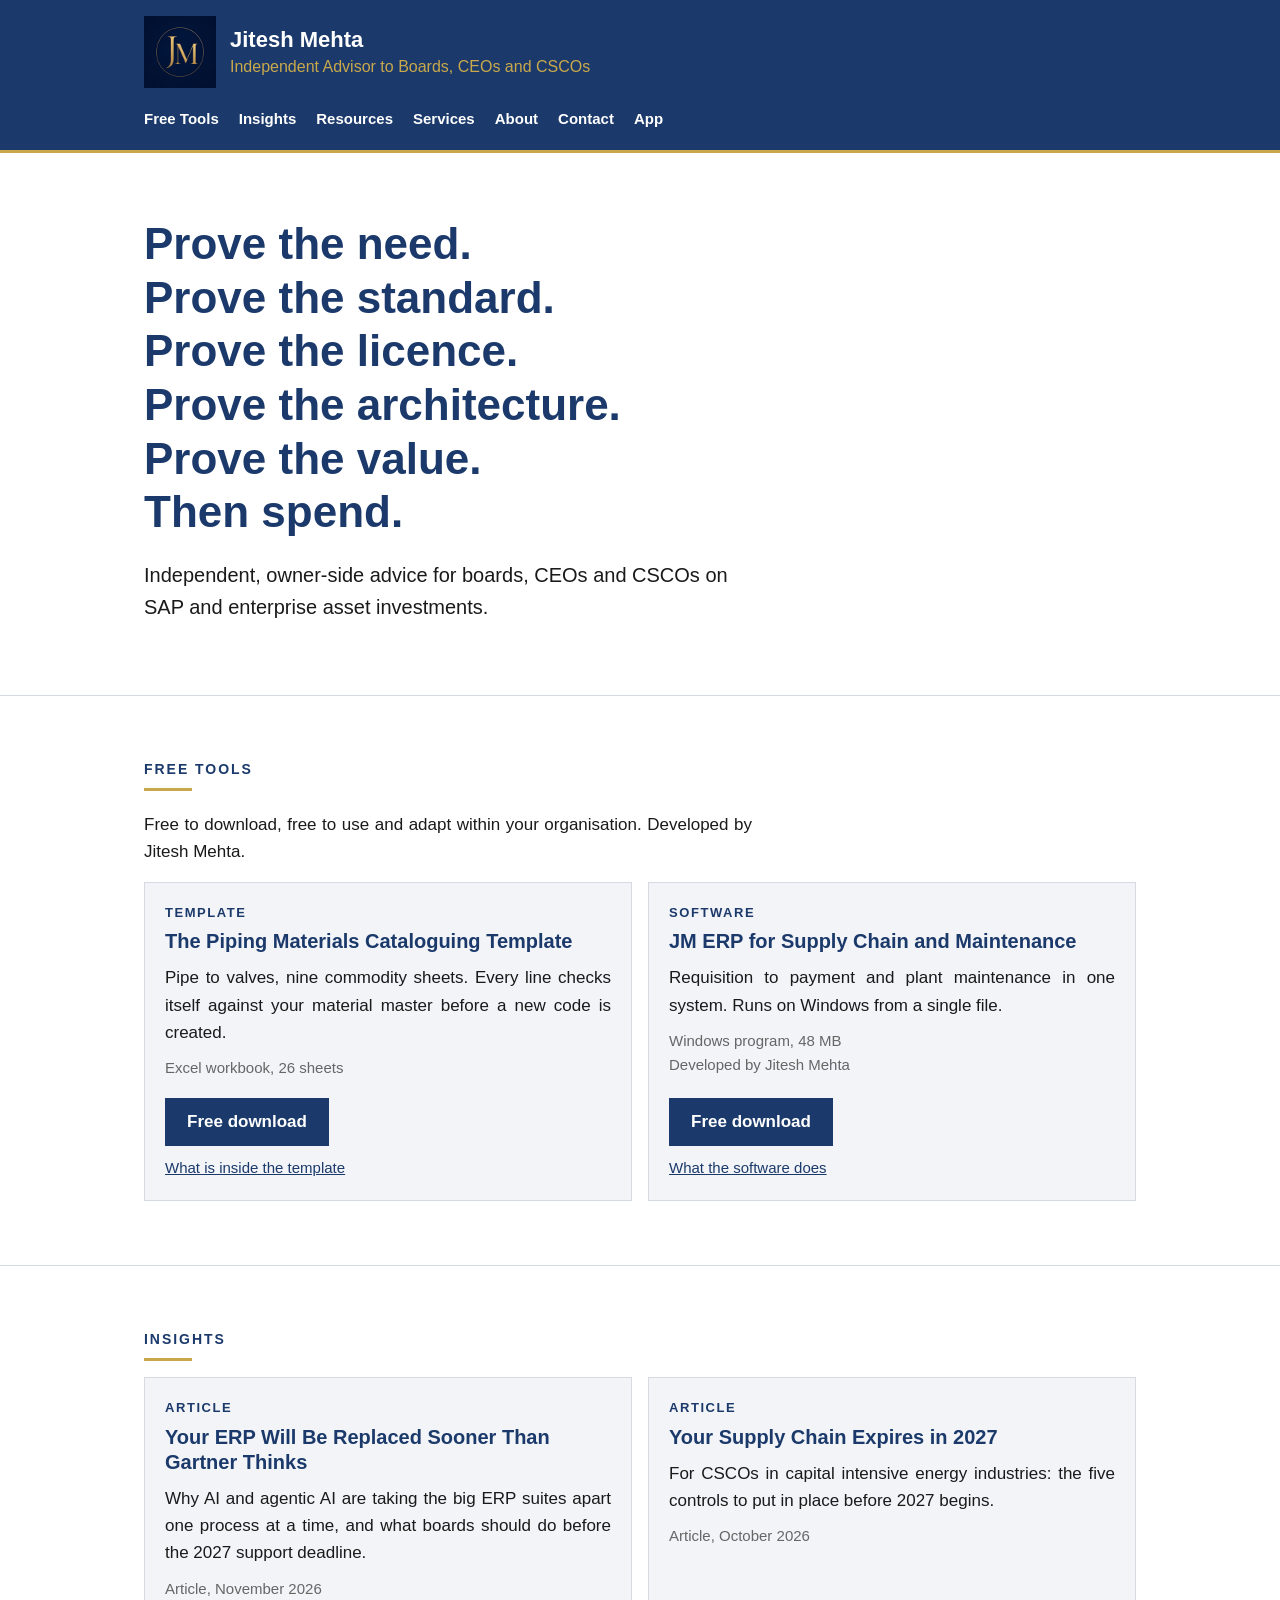
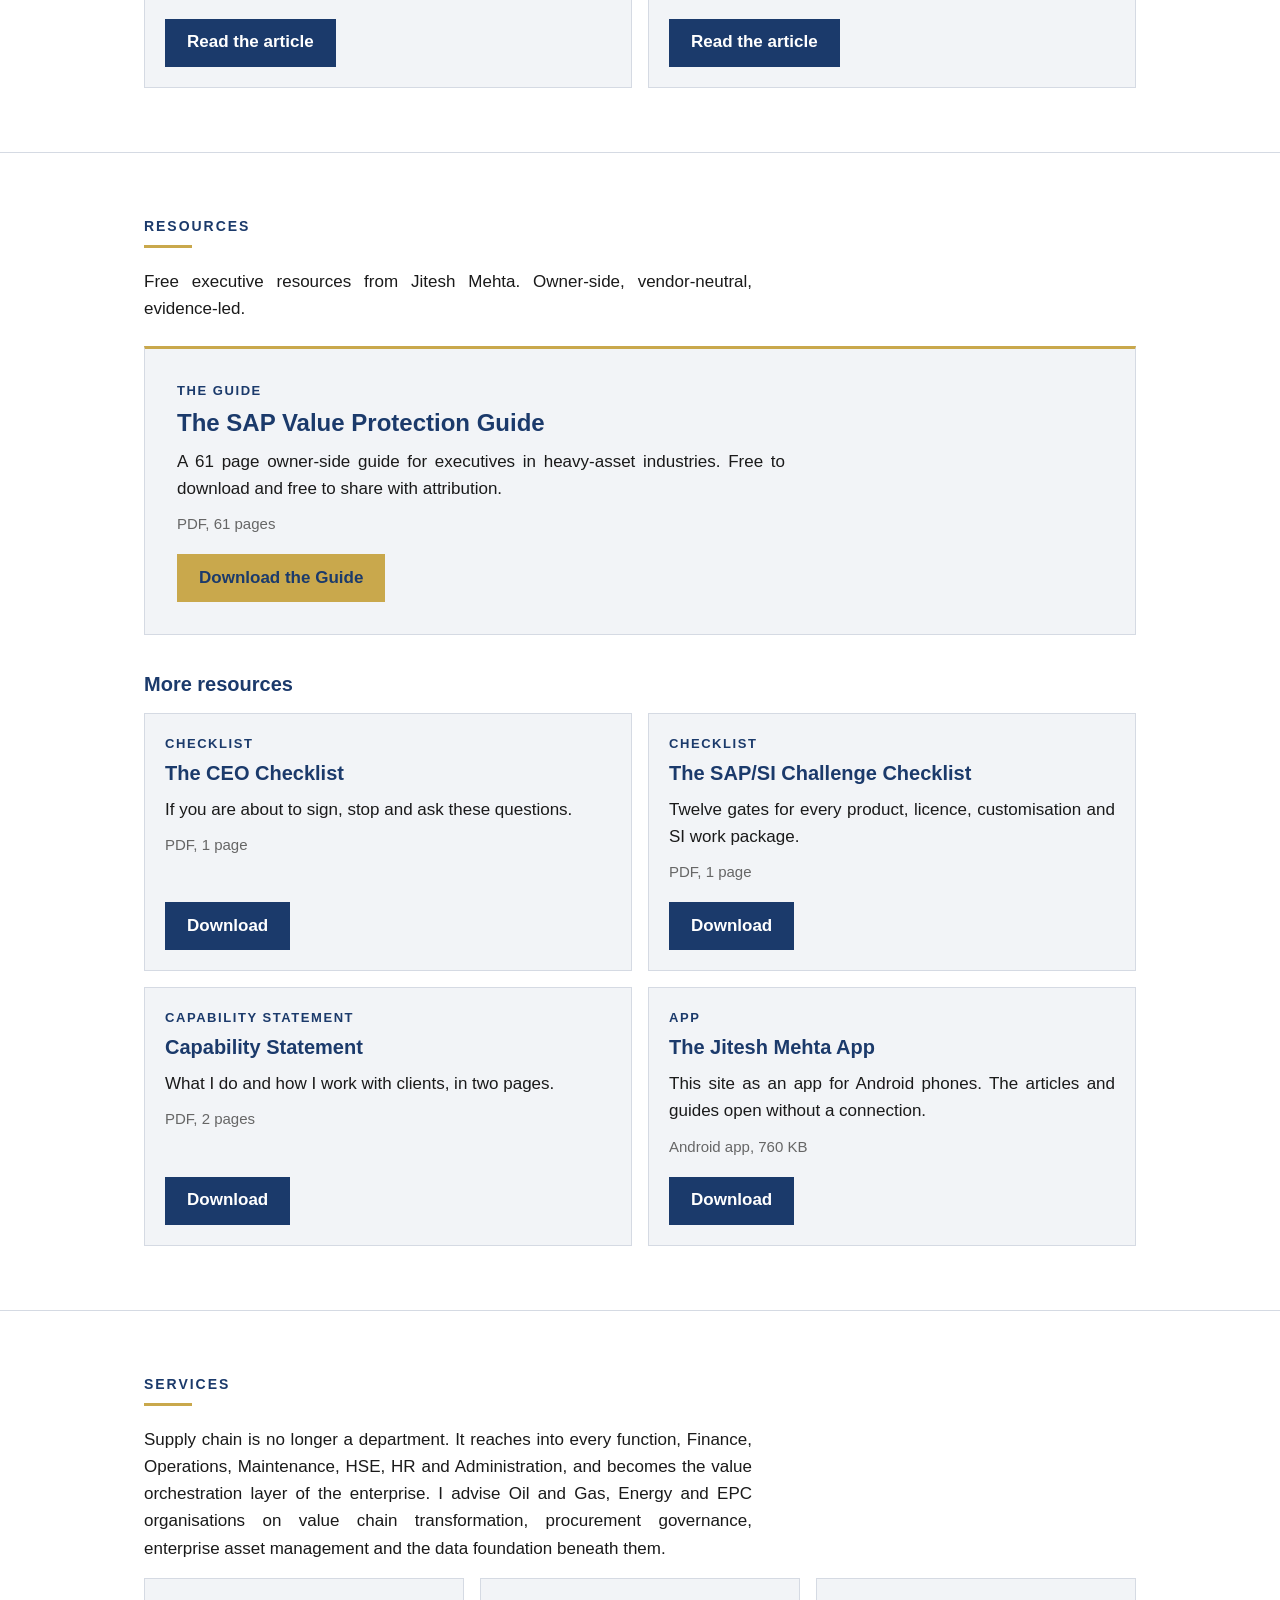
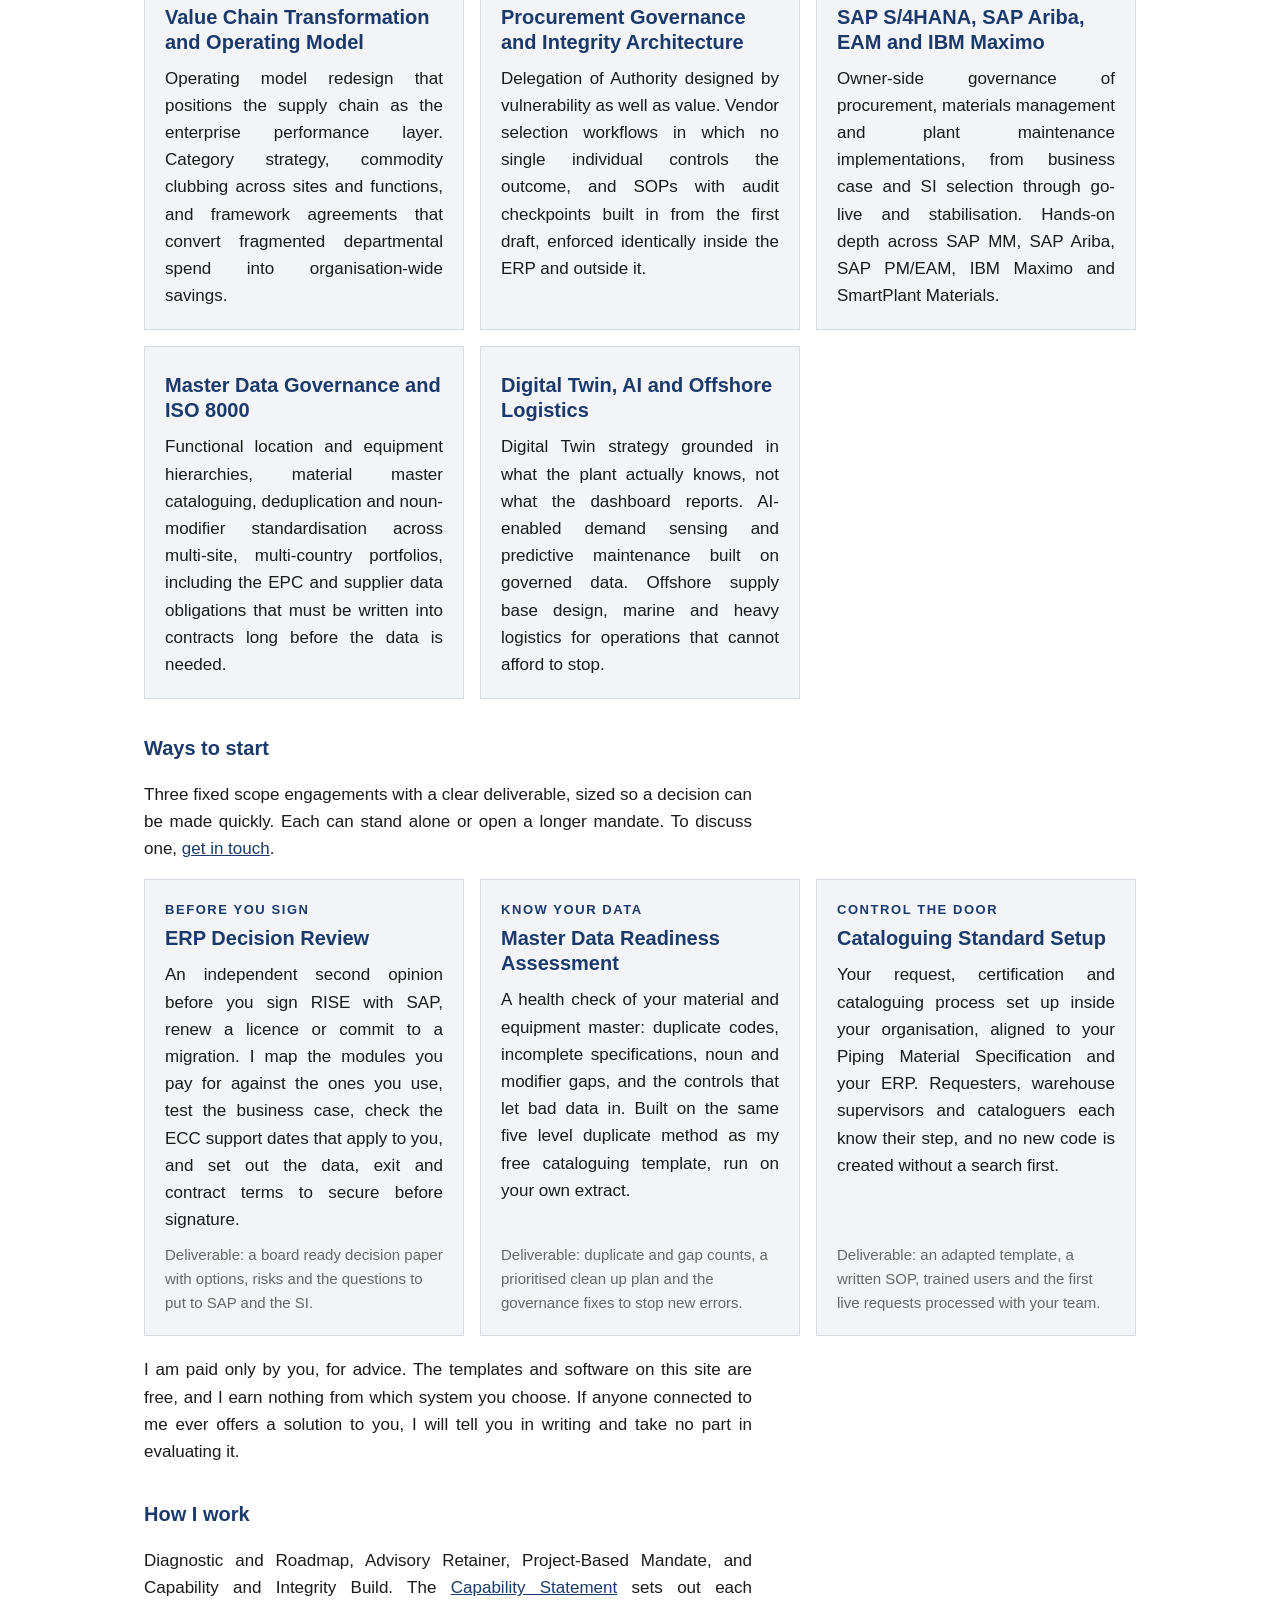
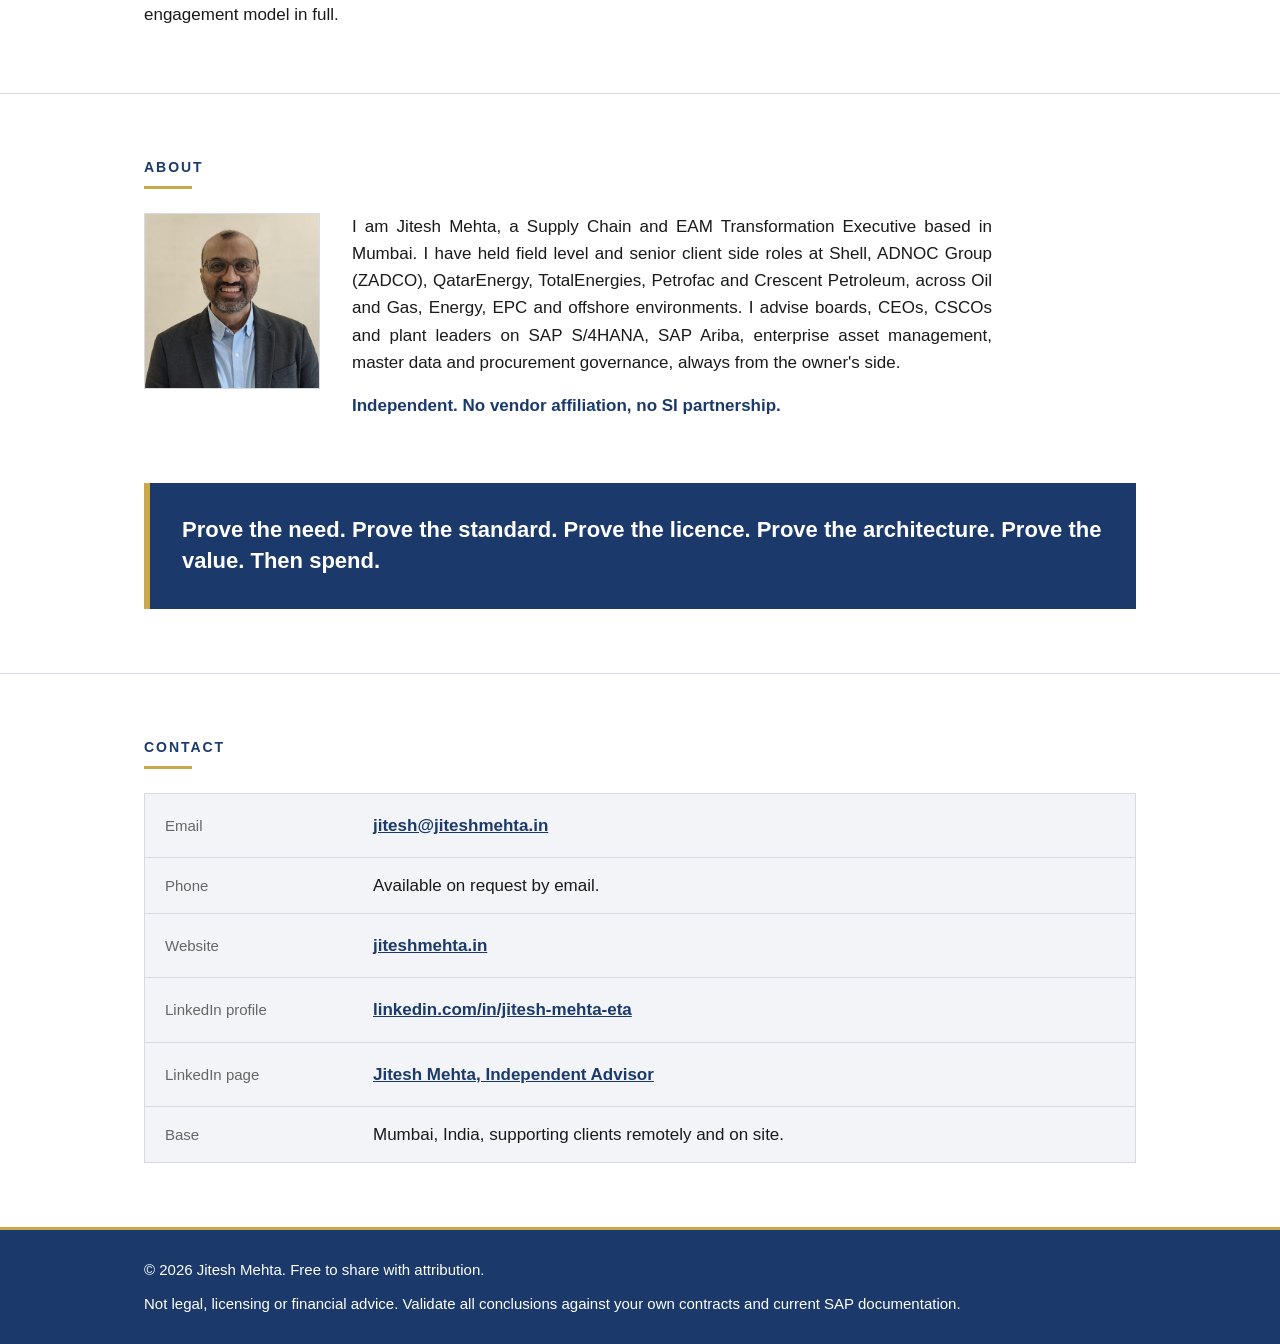
==== commit b75d900f: "Piping template v2.3: attribute gaps, AI lookup and lookup tool Replaces the template workbook with " ====
--- a/index.html
+++ b/index.html
@@ -95,7 +95,7 @@
             <p class="card__type">Template</p>
             <h3 class="card__title"><a href="templates/piping-materials-cataloguing-template.html">The Piping Materials Cataloguing Template</a></h3>
             <p class="card__text">Pipe to valves, nine commodity sheets. Every line checks itself against your material master before a new code is created.</p>
-            <p class="card__detail">Excel workbook, 21 sheets</p>
+            <p class="card__detail">Excel workbook, 26 sheets</p>
             <a class="btn" href="downloads/JM_ETA_Piping_Materials_Cataloguing_Template.xlsx" download type="application/vnd.openxmlformats-officedocument.spreadsheetml.sheet" aria-label="Free download: The Piping Materials Cataloguing Template">Free download</a>
             <a class="card__more" href="templates/piping-materials-cataloguing-template.html">What is inside the template</a>
           </article>
